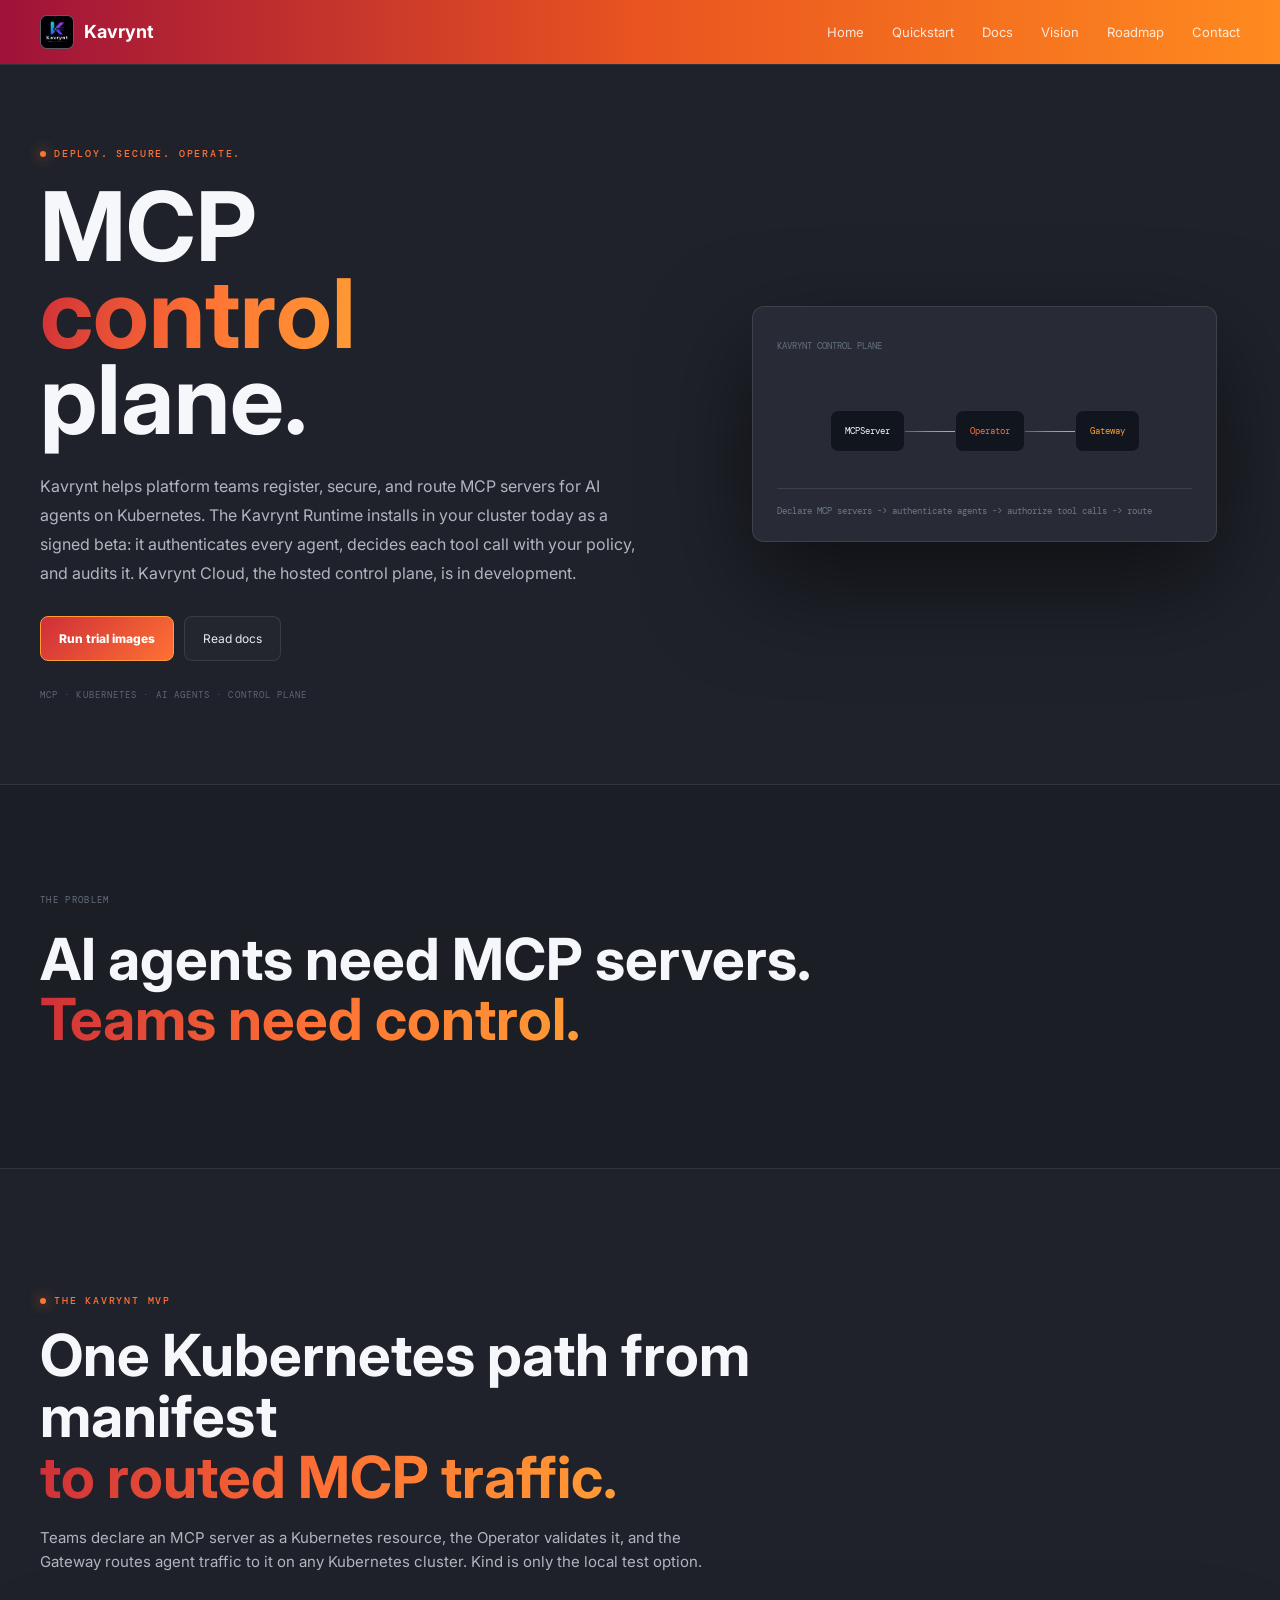
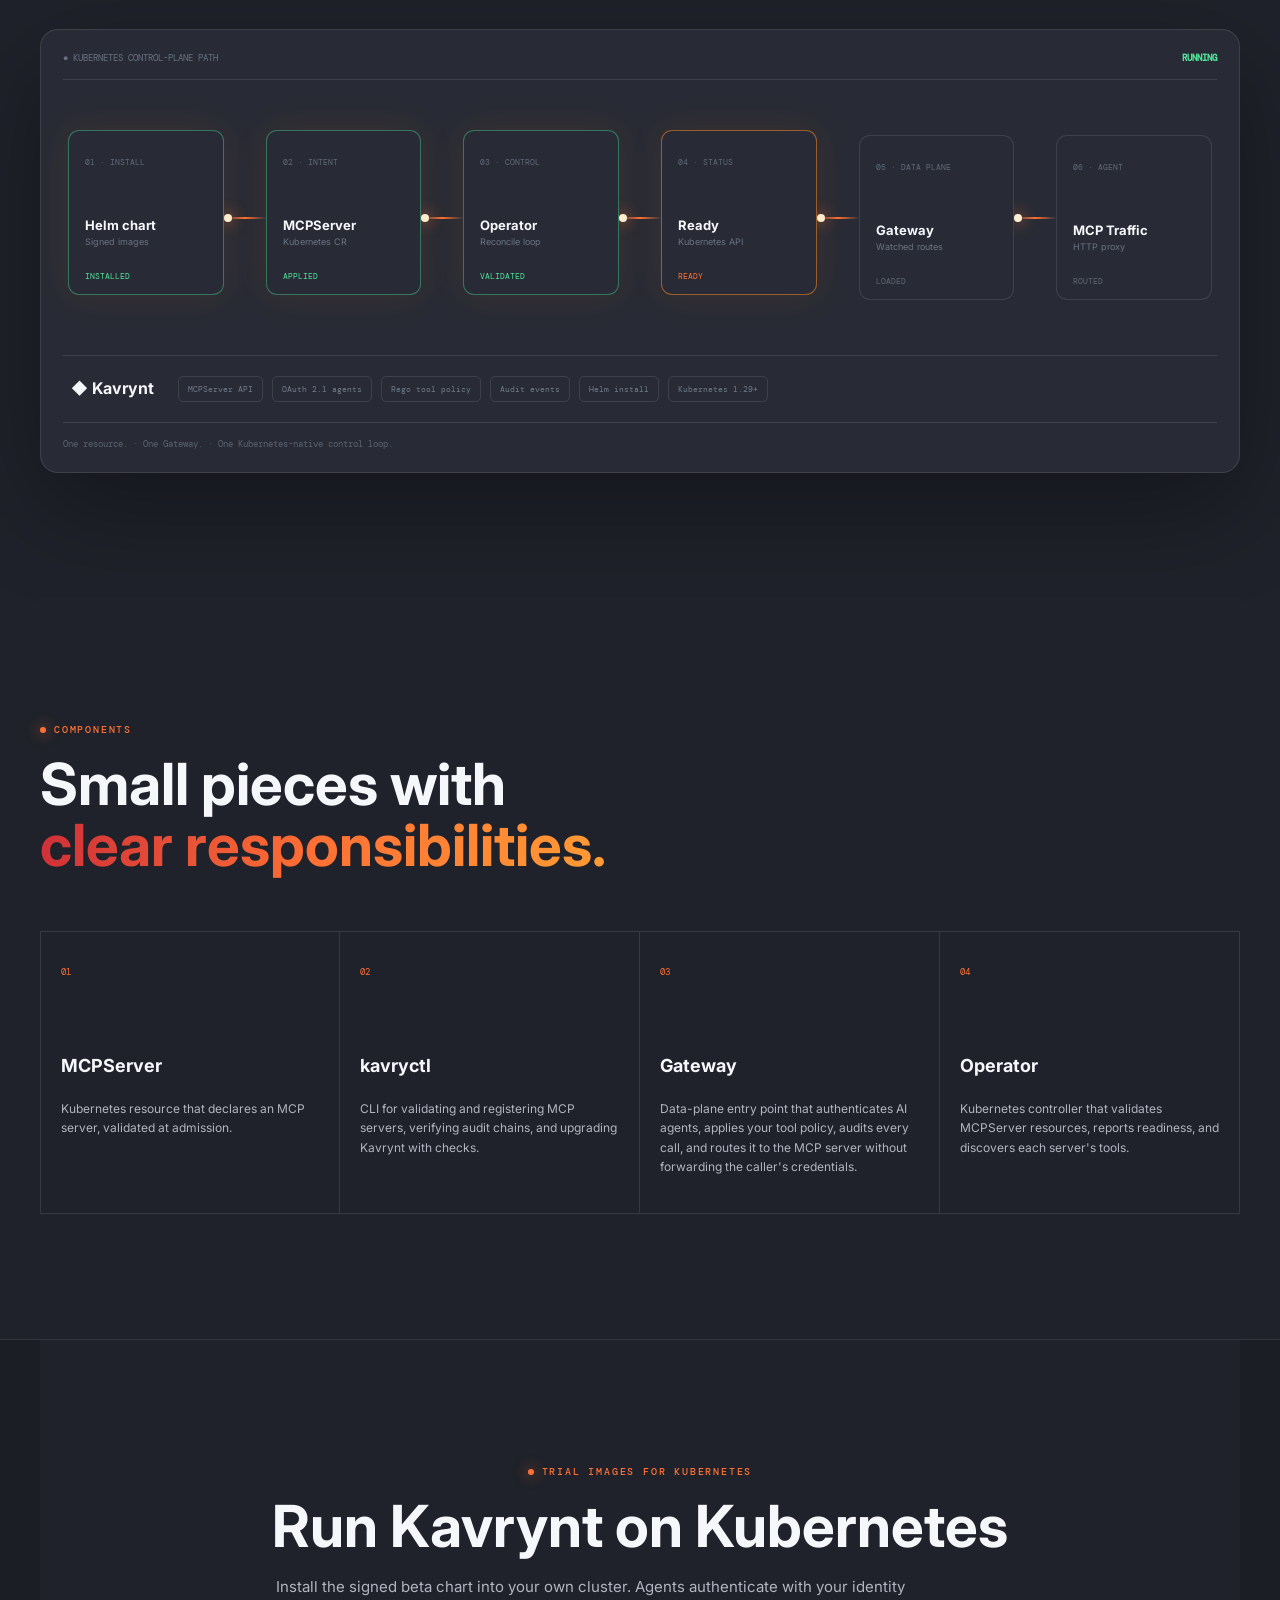
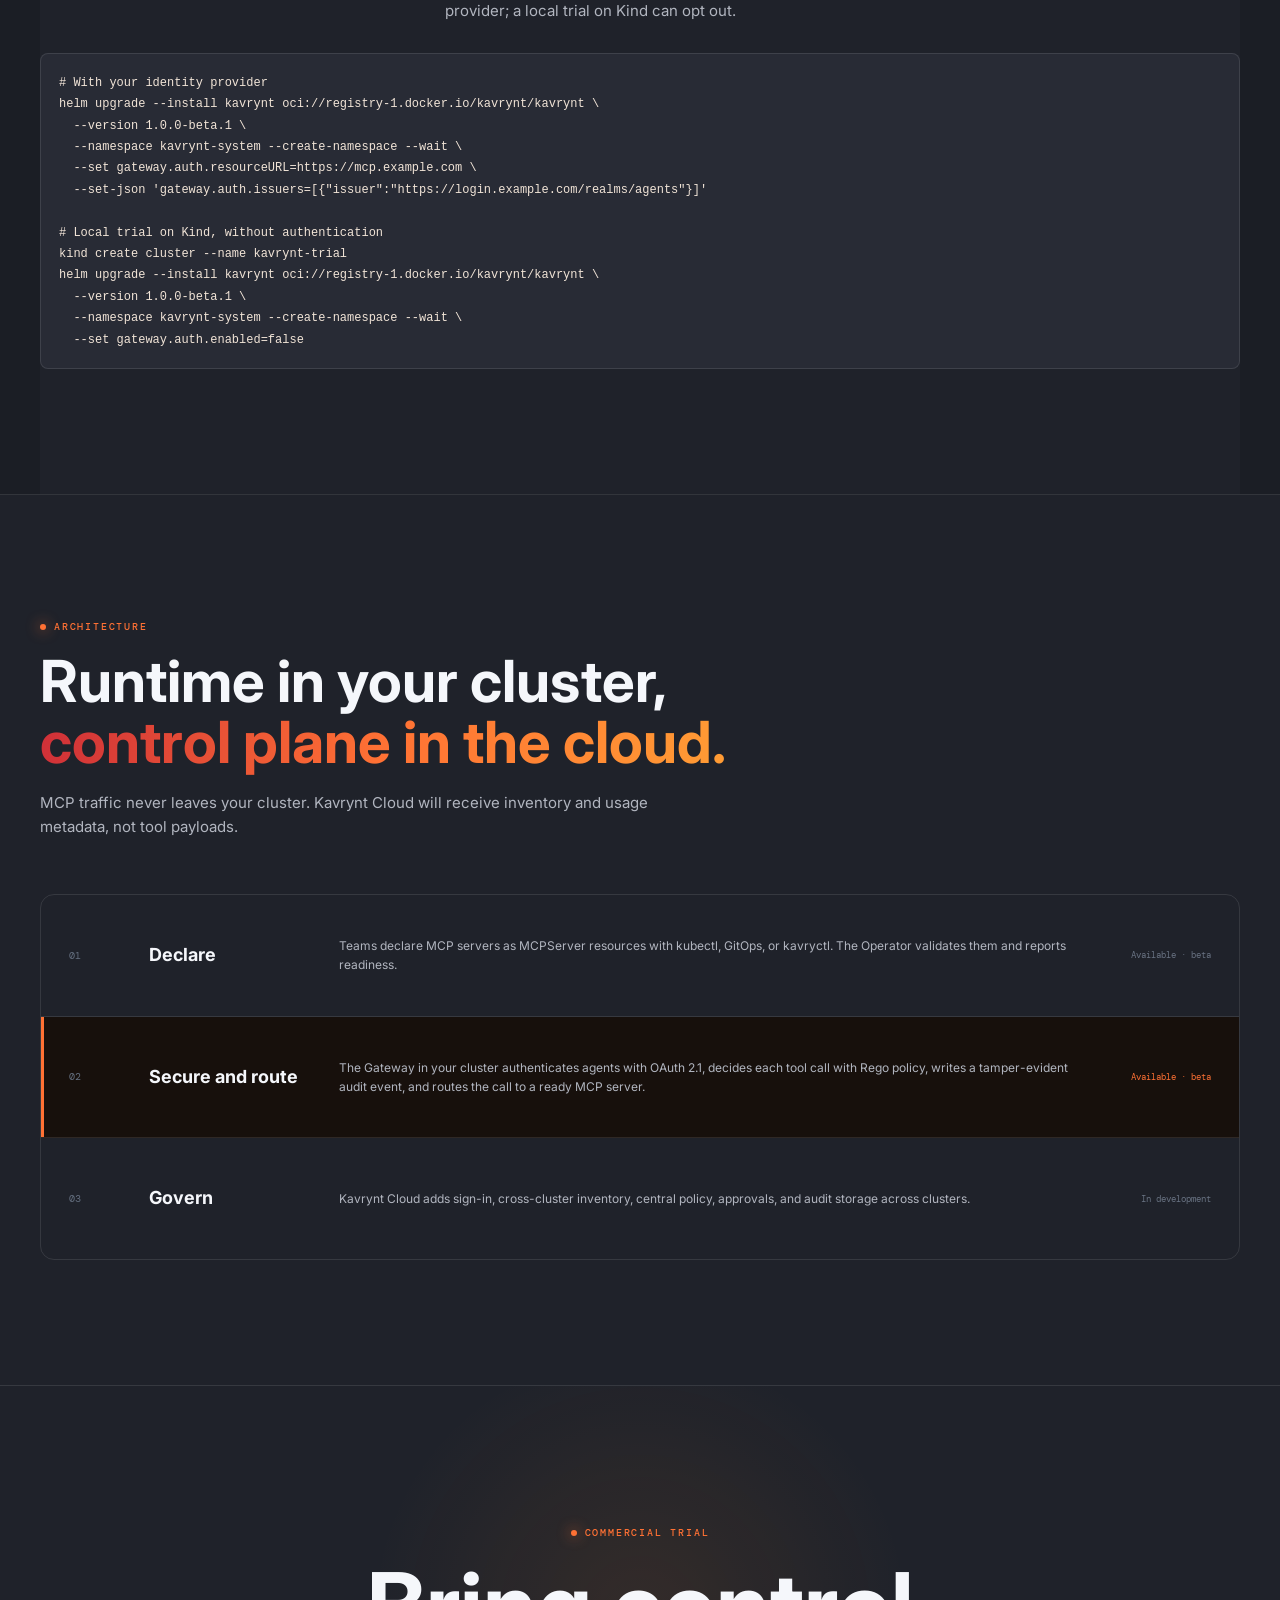
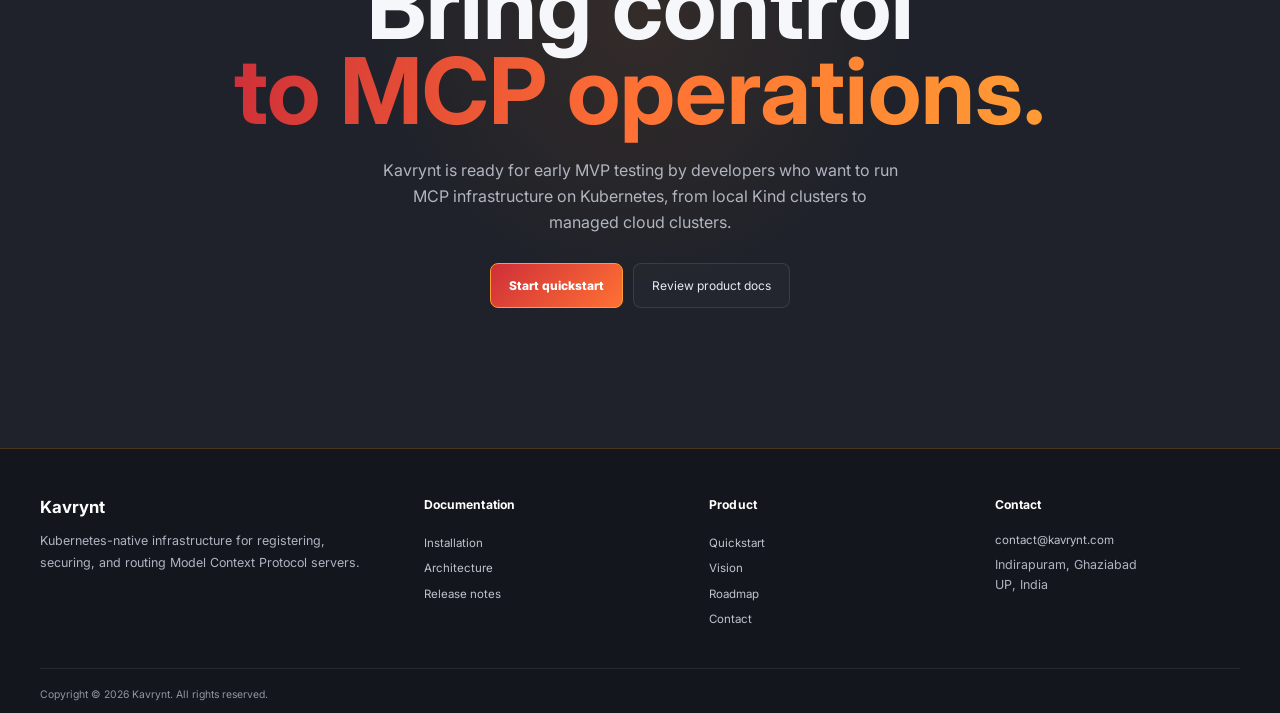
==== index.html @ 191a2fc8 "Point the website at runtime 1.0.0-beta.1 Install commands use 1.0.0-beta.1 with the authentication " ====
<!doctype html>
<html lang="en">
<head>
<meta charset="utf-8">
<meta name="viewport" content="width=device-width,initial-scale=1">
<meta name="description" content="Kavrynt helps teams deploy, secure, and operate MCP infrastructure for AI agents on Kubernetes.">
<title>Kavrynt - Deploy. Secure. Operate.</title>
<link rel="icon" href="assets/img/kavrynt-logo.png">
<link rel="stylesheet" href="assets/css/style.css">
<link rel="stylesheet" href="assets/css/docs-theme.css">
</head>
<body>
<header>
<nav class="nav shell">
<a class="brand" href="index.html"><span class="logo-mark"><img src="assets/img/kavrynt-logo.png" alt=""></span><b>Kavrynt</b></a>
<div class="links"><a href="index.html">Home</a><a href="quickstart.html">Quickstart</a><a href="https://docs.kavrynt.com/">Docs</a><a href="vision.html">Vision</a><a href="roadmap.html">Roadmap</a><a href="contact.html">Contact</a></div>
<button class="menu" aria-label="Open menu">&#9776;</button>
</nav>
</header>

<main>
<section class="hero shell reveal">
<div>
<div class="eyebrow">DEPLOY. SECURE. OPERATE.</div>
<h1>MCP<br><em>control</em><br>plane.</h1>
<p>Kavrynt helps platform teams register, secure, and route MCP servers for AI agents on Kubernetes. The Kavrynt Runtime installs in your cluster today as a signed beta: it authenticates every agent, decides each tool call with your policy, and audits it. Kavrynt Cloud, the hosted control plane, is in development.</p>
<div class="actions"><a class="btn primary" href="quickstart.html">Run trial images</a><a class="btn" href="https://docs.kavrynt.com/">Read docs</a></div>
<div class="meta">MCP &middot; KUBERNETES &middot; AI AGENTS &middot; CONTROL PLANE</div>
</div>
<div class="hero-art">
<div class="hero-card">
<small>KAVRYNT CONTROL PLANE</small>
<div class="hero-flow"><b>MCPServer</b><i></i><b class="cyan">Operator</b><i></i><b class="violet">Gateway</b></div>
<footer>Declare MCP servers -> authenticate agents -> authorize tool calls -> route</footer>
</div>
</div>
</section>

<section class="statement"><div class="shell"><small>THE PROBLEM</small><h2>AI agents need MCP servers.<br><em>Teams need control.</em></h2></div></section>

<section class="section shell" id="mvp">
<div class="head reveal"><div class="eyebrow">THE KAVRYNT MVP</div><h2>One Kubernetes path from manifest<br><em>to routed MCP traffic.</em></h2><p>Teams declare an MCP server as a Kubernetes resource, the Operator validates it, and the Gateway routes agent traffic to it on any Kubernetes cluster. Kind is only the local test option.</p></div>
<div class="pipeline-box reveal">
<div class="pipeline-head"><span>&#9679; KUBERNETES CONTROL-PLANE PATH</span><b id="runStatus">RUNNING</b></div>
<div class="pipeline">
<div class="stage" data-stage="1"><small>01 &middot; INSTALL</small><strong>Helm chart</strong><label>Signed images</label><em>INSTALLED</em></div>
<div class="connector"><i></i></div>
<div class="stage" data-stage="2"><small>02 &middot; INTENT</small><strong>MCPServer</strong><label>Kubernetes CR</label><em>APPLIED</em></div>
<div class="connector"><i></i></div>
<div class="stage" data-stage="3"><small>03 &middot; CONTROL</small><strong>Operator</strong><label>Reconcile loop</label><em>VALIDATED</em></div>
<div class="connector"><i></i></div>
<div class="stage" data-stage="4"><small>04 &middot; STATUS</small><strong>Ready</strong><label>Kubernetes API</label><em>READY</em></div>
<div class="connector"><i></i></div>
<div class="stage" data-stage="5"><small>05 &middot; DATA PLANE</small><strong>Gateway</strong><label>Watched routes</label><em>LOADED</em></div>
<div class="connector"><i></i></div>
<div class="stage" data-stage="6"><small>06 &middot; AGENT</small><strong>MCP Traffic</strong><label>HTTP proxy</label><em>ROUTED</em></div>
</div>
<div class="control"><b>&#9670; Kavrynt</b><span>MCPServer API</span><span>OAuth 2.1 agents</span><span>Rego tool policy</span><span>Audit events</span><span>Helm install</span><span>Kubernetes 1.29+</span></div>
<div class="caption">One resource. &middot; One Gateway. &middot; One Kubernetes-native control loop.</div>
</div>
</section>

<section class="section shell">
<div class="head reveal"><div class="eyebrow">COMPONENTS</div><h2>Small pieces with<br><em>clear responsibilities.</em></h2></div>
<div class="cards">
<article><b>01</b><h3>MCPServer</h3><p>Kubernetes resource that declares an MCP server, validated at admission.</p></article>
<article><b>02</b><h3>kavryctl</h3><p>CLI for validating and registering MCP servers, verifying audit chains, and upgrading Kavrynt with checks.</p></article>
<article><b>03</b><h3>Gateway</h3><p>Data-plane entry point that authenticates AI agents, applies your tool policy, audits every call, and routes it to the MCP server without forwarding the caller's credentials.</p></article>
<article><b>04</b><h3>Operator</h3><p>Kubernetes controller that validates MCPServer resources, reports readiness, and discovers each server's tools.</p></article>
</div>
</section>

<section class="dark-section"><div class="section shell">
<div class="head center reveal"><div class="eyebrow">TRIAL IMAGES FOR KUBERNETES</div><h2>Run Kavrynt on Kubernetes</h2><p>Install the signed beta chart into your own cluster. Agents authenticate with your identity provider; a local trial on Kind can opt out.</p></div>
<div class="code-panel reveal"><pre><code># With your identity provider
helm upgrade --install kavrynt oci://registry-1.docker.io/kavrynt/kavrynt \
  --version 1.0.0-beta.1 \
  --namespace kavrynt-system --create-namespace --wait \
  --set gateway.auth.resourceURL=https://mcp.example.com \
  --set-json 'gateway.auth.issuers=[{"issuer":"https://login.example.com/realms/agents"}]'

# Local trial on Kind, without authentication
kind create cluster --name kavrynt-trial
helm upgrade --install kavrynt oci://registry-1.docker.io/kavrynt/kavrynt \
  --version 1.0.0-beta.1 \
  --namespace kavrynt-system --create-namespace --wait \
  --set gateway.auth.enabled=false</code></pre></div>
</div></section>

<section class="section shell">
<div class="head reveal"><div class="eyebrow">ARCHITECTURE</div><h2>Runtime in your cluster,<br><em>control plane in the cloud.</em></h2><p>MCP traffic never leaves your cluster. Kavrynt Cloud will receive inventory and usage metadata, not tool payloads.</p></div>
<div class="architecture reveal">
<div><b>01</b><h3>Declare</h3><p>Teams declare MCP servers as MCPServer resources with kubectl, GitOps, or kavryctl. The Operator validates them and reports readiness.</p><span>Available &middot; beta</span></div>
<div class="active"><b>02</b><h3>Secure and route</h3><p>The Gateway in your cluster authenticates agents with OAuth 2.1, decides each tool call with Rego policy, writes a tamper-evident audit event, and routes the call to a ready MCP server.</p><span>Available &middot; beta</span></div>
<div><b>03</b><h3>Govern</h3><p>Kavrynt Cloud adds sign-in, cross-cluster inventory, central policy, approvals, and audit storage across clusters.</p><span>In development</span></div>
</div>
</section>

<section class="cta"><div class="shell center"><div class="eyebrow">COMMERCIAL TRIAL</div><h2>Bring control<br><em>to MCP operations.</em></h2><p>Kavrynt is ready for early MVP testing by developers who want to run MCP infrastructure on Kubernetes, from local Kind clusters to managed cloud clusters.</p><div class="actions center"><a class="btn primary" href="quickstart.html">Start quickstart</a><a class="btn" href="https://docs.kavrynt.com/">Review product docs</a></div></div></section>
</main>

<footer class="site-footer"><div class="shell site-footer__grid"><section><h2>Kavrynt</h2><p>Kubernetes-native infrastructure for registering, securing, and routing Model Context Protocol servers.</p></section><nav aria-label="Documentation"><h3>Documentation</h3><a href="https://docs.kavrynt.com/installation/">Installation</a><a href="https://docs.kavrynt.com/architecture/">Architecture</a><a href="https://docs.kavrynt.com/release-notes/">Release notes</a></nav><nav aria-label="Product"><h3>Product</h3><a href="quickstart.html">Quickstart</a><a href="vision.html">Vision</a><a href="roadmap.html">Roadmap</a><a href="contact.html">Contact</a></nav><section class="site-footer__contact" aria-label="Contact"><h3>Contact</h3><a href="mailto:contact@kavrynt.com">contact@kavrynt.com</a><address>Indirapuram, Ghaziabad<br>UP, India</address></section></div><div class="shell site-footer__bottom">Copyright &copy; 2026 Kavrynt. All rights reserved.</div></footer>
<script src="assets/js/main.js"></script>
</body>
</html>
---- assets/css/style.css ----
@import url('https://fonts.googleapis.com/css2?family=DM+Mono:wght@400;500&family=Inter:wght@400;500;600;700;800&display=swap');
:root{--bg:#1f222a;--panel:#282b35;--line:#ffffff1a;--text:#f5f7fb;--muted:#b1b5bf;--red:#cf2f38;--orange:#ff7134;--amber:#ff9c34;--cyan:#55c2ff;--violet:#9c4cff;--green:#51e39b;--max:1200px}
*{box-sizing:border-box}html{scroll-behavior:smooth}body{margin:0;background:var(--bg);color:var(--text);font-family:Inter,Arial,sans-serif;line-height:1.6}body:before{content:none}a{color:inherit;text-decoration:none}.shell{width:min(calc(100% - 44px),var(--max));margin:auto}.topline{display:none}
header{height:64px;position:sticky;top:0;z-index:20;background:linear-gradient(90deg,#ae243e,#ed542e,#ff8a1f);box-shadow:0 1px 0 #ffffff18}.nav{height:100%;display:flex;align-items:center;gap:30px}.brand{display:flex;align-items:center;gap:10px;font-size:18px;color:#fff}.logo-mark{width:34px;height:34px;display:grid;place-items:center;overflow:hidden;border:1px solid #ffffff38;border-radius:7px;background:#151821;flex:0 0 34px}.logo-mark img{width:100%;height:100%;max-width:none;object-fit:contain}.brand>img{width:34px;height:34px;border-radius:7px;object-fit:contain}.links{display:flex;gap:28px;margin-left:auto}.links a{font-size:13px;color:#fff;opacity:.82}.links a:hover{opacity:1}.github{display:none}.menu{display:none;background:none;border:0;color:#fff;font-size:22px}
.hero{min-height:790px;display:grid;grid-template-columns:1fr 1fr;align-items:center;gap:65px}.eyebrow{font:500 10px "DM Mono",monospace;letter-spacing:.18em;color:var(--orange)}.eyebrow:before{content:"";display:inline-block;width:6px;height:6px;border-radius:50%;background:var(--orange);box-shadow:0 0 14px var(--orange);margin-right:8px}.hero h1{font-size:96px;line-height:.9;letter-spacing:0;margin:23px 0 30px}.hero h1 em,.head em,.statement em,.loop .active,.cta em{font-style:normal;background:linear-gradient(100deg,var(--red),var(--orange),var(--amber));-webkit-background-clip:text;color:transparent}.hero p{max-width:600px;color:var(--muted);font-size:16px;line-height:1.8}.hero p strong{color:#d0d5de}.actions{display:flex;gap:10px;flex-wrap:wrap;margin-top:28px}.btn{display:inline-flex;align-items:center;gap:9px;padding:12px 18px;border:1px solid var(--line);border-radius:8px;background:#ffffff05;color:#e7ebf2;font-size:12px;transition:.2s}.btn:hover{transform:translateY(-2px);border-color:#ff8a1f66}.btn.primary{background:linear-gradient(135deg,var(--red),var(--orange));border-color:#ff9c34;color:#190804;font-weight:800}.meta{margin-top:28px;color:#5d6777;font:9px "DM Mono",monospace;letter-spacing:.12em}
.hero-art{min-height:620px;display:grid;place-items:center;position:relative;gap:18px}.halo{position:absolute;width:430px;height:430px;border-radius:50%;background:radial-gradient(circle,#ff3f3424,#ff8a1f14,transparent 68%);filter:blur(10px)}.brand-hero-logo{position:relative;z-index:2;width:min(100%,360px);aspect-ratio:1;object-fit:contain;border:1px solid #ff8a1f30;border-radius:18px;background:#030407;box-shadow:0 40px 100px #0009}.hero-card{position:relative;z-index:2;width:min(100%,465px);padding:24px;border:1px solid #ff8a1f33;border-radius:12px;background:#0b0f16e8;box-shadow:0 40px 100px #0008}.hero-card small{font:9px "DM Mono",monospace;color:#657082}.ready{float:right;color:var(--green);font:9px "DM Mono",monospace}.hero-flow{display:flex;justify-content:center;align-items:center;margin:54px 0 36px}.hero-flow b{padding:14px;border:1px solid var(--line);border-radius:8px;background:#10151e;font:9px "DM Mono",monospace}.hero-flow .cyan{color:var(--orange)}.hero-flow .violet{color:var(--amber)}.hero-flow i{width:50px;height:1px;background:linear-gradient(90deg,var(--red),var(--orange),var(--amber))}.hero-card footer{border-top:1px solid var(--line);padding-top:16px;color:#6e7889;font:9px "DM Mono",monospace}
.statement{padding:100px 0;border-top:1px solid var(--line);border-bottom:1px solid var(--line);background:#090b10}.statement small{font:9px "DM Mono",monospace;color:#657080;letter-spacing:.15em}.statement h2,.head h2{font-size:58px;line-height:1.05;letter-spacing:0;margin:18px 0}.section{padding:125px 0}.head{max-width:780px}.head p{color:var(--muted);max-width:680px;font-size:15px}.center{text-align:center;margin-left:auto;margin-right:auto}.center .actions{justify-content:center}
.pipeline-box{margin-top:55px;border:1px solid var(--line);border-radius:18px;background:linear-gradient(180deg,#0d1118,#080a0f);padding:22px;box-shadow:0 35px 100px #0005;overflow:auto}.pipeline-head{display:flex;justify-content:space-between;padding-bottom:15px;border-bottom:1px solid var(--line);font:9px "DM Mono",monospace;color:#687283}.pipeline-head b{color:var(--green)}.pipeline{display:grid;grid-template-columns:1fr 42px 1fr 42px 1fr 42px 1fr 42px 1fr 42px 1fr;align-items:center;min-width:1030px;padding:55px 5px}.stage{height:165px;position:relative;padding:16px;border:1px solid var(--line);border-radius:11px;background:#0d1118;transition:.3s;z-index:2}.stage small{font:8px "DM Mono",monospace;color:#606a7a}.stage strong{display:block;margin-top:42px;font-size:13px}.stage label{display:block;color:#697384;font-size:9px}.stage em{position:absolute;bottom:13px;left:16px;font:8px "DM Mono",monospace;color:#5f6878;font-style:normal}.stage.processing{border-color:#ff8a1f88;transform:translateY(-5px);box-shadow:0 0 35px #ff8a1f18}.stage.processing em{color:var(--orange)}.stage.complete{border-color:#51e39b66}.stage.complete em{color:var(--green)}.connector{height:2px;background:linear-gradient(90deg,#28303c,var(--orange),#28303c);position:relative}.connector i{position:absolute;top:-3px;width:8px;height:8px;border-radius:50%;background:#fff0d4;box-shadow:0 0 15px var(--orange);animation:move 1.5s linear infinite}@keyframes move{from{left:0;opacity:0}15%{opacity:1}85%{opacity:1}to{left:calc(100% - 8px);opacity:0}}.control{border-top:1px solid var(--line);padding:20px 8px;display:flex;align-items:center;gap:9px;min-width:1000px}.control b{margin-right:15px}.control span{padding:7px 9px;border:1px solid var(--line);border-radius:5px;color:#727c8c;font:8px "DM Mono",monospace}.caption{border-top:1px solid var(--line);padding-top:15px;color:#596273;font:9px "DM Mono",monospace;display:flex;justify-content:space-between;min-width:900px}
.cards{display:grid;grid-template-columns:repeat(4,1fr);margin-top:55px;border-top:1px solid var(--line)}.cards article{min-height:245px;padding:25px 20px;border-right:1px solid var(--line);border-bottom:1px solid var(--line)}.cards article:first-child{border-left:1px solid var(--line)}.cards article>b{font:9px "DM Mono",monospace;color:var(--orange)}.cards h3{margin-top:70px;font-size:18px}.cards p{font-size:12px;color:var(--muted)}
.dark-section{border-top:1px solid var(--line);border-bottom:1px solid var(--line);background:linear-gradient(#090b10,#110d0a,#090b10)}.loop{margin-top:60px;border:1px solid var(--line);border-radius:15px;padding:60px 25px;display:flex;justify-content:center;align-items:center;gap:20px;overflow:auto}.loop>div{min-width:155px;padding:17px;text-align:center;border:1px solid var(--line);border-radius:8px;color:#9ea7b5;font:9px "DM Mono",monospace;background:#0d1118}.loop>div small{display:block;margin-top:6px;color:#626c7c;font:8px Inter}.loop .active{border-color:#ff8a1f66}.loop>b{color:var(--orange);font-size:20px}
.architecture{margin-top:55px;border:1px solid var(--line);border-radius:14px;overflow:hidden}.architecture>div{display:grid;grid-template-columns:60px 170px 1fr 100px;gap:20px;align-items:center;padding:28px;border-bottom:1px solid var(--line)}.architecture>div:last-child{border:0}.architecture b{font:10px "DM Mono",monospace;color:#657080}.architecture h3{font-size:18px}.architecture p{font-size:12px;color:var(--muted)}.architecture span{font:9px "DM Mono",monospace;color:#697383;text-align:right}.architecture .active{background:#17100c;box-shadow:inset 3px 0 var(--orange)}.architecture .active span{color:var(--orange)}
.cta{padding:140px 0;border-top:1px solid var(--line);background:radial-gradient(circle at 50% 35%,#ff8a1f18,transparent 35%)}.cta h2{font-size:92px;line-height:.92;letter-spacing:0;margin:25px 0}.cta p{max-width:520px;margin:auto;color:var(--muted)}.footer{border-top:1px solid var(--line);padding:30px 0 20px}.footer .brand{display:inline-flex}.footer .brand span{font-size:10px;color:#687181}.footlinks{display:flex;gap:24px;margin:25px 0;color:#77808f;font-size:10px}.footer>small{display:block;border-top:1px solid var(--line);padding-top:15px;color:#505a6a;font:8px "DM Mono",monospace}
.reveal{opacity:0;transform:translateY(20px);transition:.7s ease}.reveal.visible{opacity:1;transform:none}
@media(max-width:950px){.links{display:none}.menu{display:block;margin-left:auto}.nav.open .links{display:flex;position:absolute;top:72px;left:15px;right:15px;padding:20px;flex-direction:column;background:#0a0d12;border:1px solid var(--line);border-radius:0 0 12px 12px}.hero{grid-template-columns:1fr;padding:85px 0}.hero h1{font-size:72px}.statement h2,.head h2{font-size:48px}.cta h2{font-size:68px}.inner h1{font-size:58px}.hero-art{min-height:560px}.brand-hero-logo{width:min(100%,320px)}.cards{grid-template-columns:1fr 1fr}.architecture>div{grid-template-columns:50px 130px 1fr}.architecture span{display:none}}
@media(max-width:600px){.shell{width:calc(100% - 30px)}.topline{font-size:8px}.brand b{font-size:16px}.logo-mark{width:40px;height:40px;flex-basis:40px}.hero h1{font-size:52px}.statement h2,.head h2{font-size:40px}.cta h2{font-size:54px}.inner h1{font-size:48px}.section{padding:90px 0}.statement{padding:75px 0}.cards{grid-template-columns:1fr}.cards article:first-child{border-left:0}.architecture>div{display:block}.architecture h3{margin:15px 0 5px}.loop{justify-content:flex-start}.hero-art{min-height:520px}.brand-hero-logo{width:min(100%,270px)}.hero-card{padding:18px}.hero-flow{margin:42px 0 30px}.hero-flow b{padding:10px;font-size:8px}.hero-flow i{width:24px}}
.inner{padding:105px 0 35px}.inner h1{font-size:76px;line-height:.96;letter-spacing:0;margin:22px 0}.inner h1 em{font-style:normal;background:linear-gradient(100deg,var(--red),var(--orange),var(--amber));-webkit-background-clip:text;color:transparent}.inner p{max-width:740px;color:var(--muted);font-size:16px}.docs{display:grid;grid-template-columns:repeat(2,1fr);gap:16px}.docs article{border:1px solid var(--line);border-radius:8px;background:#0d1118;padding:24px;min-height:260px}.docs article>b,.timeline article>b,.three article>b{font:9px "DM Mono",monospace;color:var(--orange)}.docs h2,.timeline h2,.three h2{font-size:24px;line-height:1.1;margin:22px 0 12px}.docs p,.timeline p,.three p,.note{color:var(--muted);font-size:13px}.docs pre,.code-panel pre{margin:18px 0 0;padding:18px;border:1px solid var(--line);border-radius:8px;background:#05070a;color:#f1e4d7;overflow:auto;font:12px/1.7 "DM Mono",monospace}.code-panel{margin-top:30px}.note{margin-top:18px}.note code{color:#f1e4d7}.timeline,.three{display:grid;grid-template-columns:repeat(4,1fr);gap:16px}.three{grid-template-columns:repeat(3,1fr)}.timeline article,.three article{border:1px solid var(--line);border-radius:8px;background:#0d1118;padding:24px;min-height:240px}.timeline article strong{display:inline-block;margin-top:20px;font:9px "DM Mono",monospace;color:var(--green)}.timeline article:first-child,.three article.active{border-color:#ff8a1f66;box-shadow:inset 3px 0 var(--orange)}@media(max-width:950px){.docs,.timeline,.three{grid-template-columns:1fr}.caption{display:block}.hero{min-height:auto}.inner h1{font-size:58px}}@media(max-width:600px){.inner h1{font-size:48px}}

/* Shared visual system with docs.kavrynt.com. */
.hero{min-height:720px;grid-template-columns:1.1fr .9fr}
.hero-art{min-height:420px}
.halo,.brand-hero-logo{display:none}
.hero-card,.pipeline-box,.stage,.docs article,.timeline article,.three article{background:var(--panel)}
.statement,.dark-section{background:#1b1e25}
.btn.primary{background:linear-gradient(135deg,#cf2f38,#ff7134);color:#fff}
.site-footer{margin-top:2.5rem;background:#14161d;border-top:1px solid rgba(255,138,31,.25);color:#d7dae2}
.site-footer__grid{display:grid;grid-template-columns:minmax(200px,1.3fr) repeat(3,minmax(140px,1fr));gap:2rem;padding:2.4rem 0 2rem}
.site-footer h2{margin:0 0 .55rem;color:#fff;font-size:1.05rem}
.site-footer p{max-width:28rem;margin:0;color:#aeb4c0;font-size:.72rem;line-height:1.65}
.site-footer h3{margin:0 0 .7rem;color:#fff;font-size:.72rem;letter-spacing:.02em}
.site-footer nav{display:flex;flex-direction:column;align-items:flex-start;gap:.5rem}
.site-footer nav a{color:#bec3ce;font-size:.68rem}
.site-footer nav a:hover{color:#ff9c34}
.site-footer address{font-style:normal;color:#aeb4c0;font-size:.72rem;line-height:1.5;margin:0}
.site-footer section a{display:inline-block;color:#bec3ce;font-size:.68rem;margin-bottom:.35rem}
.site-footer section a:hover{color:#ff9c34}
.site-footer__bottom{padding:1rem 0 1.25rem;border-top:1px solid rgba(255,255,255,.08);color:#8f96a3;font-size:.62rem}
@media(max-width:950px){.nav.open .links{top:64px;background:#1f222a}.hero{grid-template-columns:1fr}.hero-art{min-height:330px}.site-footer__grid{grid-template-columns:repeat(2,1fr)}}
@media(max-width:600px){.site-footer__grid{grid-template-columns:1fr;gap:1.5rem;padding:2rem 0}.site-footer__bottom{padding-bottom:1rem}}
---- assets/css/docs-theme.css ----
:root {
  --site-main: #1f222a;
  --site-panel: #282b35;
  --site-footer: #14161d;
  --site-border: rgba(255, 255, 255, 0.1);
  --site-muted: #b1b5bf;
  --site-orange: #ff8a1f;
}

html,
body {
  background: var(--site-main);
  color: #f5f7fb;
}

body::before {
  content: none;
}

header {
  height: 64px;
  background: linear-gradient(90deg, #9f1239, #e95420, #ff8a1f);
  border: 0;
  box-shadow: 0 1px 0 rgba(255, 255, 255, 0.08);
  backdrop-filter: none;
}

.nav {
  height: 64px;
}

.brand,
.links a {
  color: #fff;
}

.links a {
  opacity: 0.84;
}

.links a:hover {
  opacity: 1;
}

.logo-mark {
  width: 34px;
  height: 34px;
  flex-basis: 34px;
  border-color: rgba(255, 255, 255, 0.28);
  background: #1b1e25;
}

.hero,
.section,
.cta {
  background-color: var(--site-main);
}

.statement,
.dark-section {
  background: #1b1e25;
}

.hero-card,
.pipeline-box,
.stage,
.code-panel pre,
.timeline article,
.three article,
.docs article {
  background: var(--site-panel);
}

.hero-card,
.pipeline-box,
.architecture,
.timeline article,
.three article,
.docs article {
  border-color: var(--site-border);
}

.hero p,
.head p,
.cta p,
.architecture p,
.timeline p,
.three p {
  color: var(--site-muted);
}

.site-footer {
  width: 100%;
  margin: 0;
  padding: 0;
  background: var(--site-footer);
  border-top: 1px solid rgba(255, 138, 31, 0.25);
  color: #d7dae2;
}

.site-footer__grid {
  display: grid;
  grid-template-columns: minmax(240px, 1.4fr) repeat(3, minmax(150px, 1fr));
  gap: 2.5rem;
  align-items: start;
  padding: 3rem 0 2.5rem;
}

.site-footer section,
.site-footer nav {
  min-width: 0;
}

.site-footer h2 {
  margin: 0 0 0.7rem;
  color: #fff;
  font-size: 1.05rem;
  line-height: 1.3;
}

.site-footer p {
  max-width: 29rem;
  margin: 0;
  color: #aeb4c0;
  font-size: 0.78rem;
  line-height: 1.7;
}

.site-footer h3 {
  margin: 0 0 0.8rem;
  color: #fff;
  font-size: 0.76rem;
  line-height: 1.3;
  letter-spacing: 0.01em;
}

.site-footer nav {
  display: flex;
  flex-direction: column;
  align-items: flex-start;
  gap: 0.55rem;
}

.site-footer nav a {
  display: block;
  color: #bec3ce;
  font-size: 0.72rem;
  line-height: 1.45;
}

.site-footer nav a:hover {
  color: var(--site-orange);
}

.site-footer address {
  font-style: normal;
  color: #aeb4c0;
  font-size: 0.78rem;
  line-height: 1.6;
  margin: 0;
}

.site-footer section a {
  display: inline-block;
  color: #bec3ce;
  font-size: 0.72rem;
  line-height: 1.45;
  margin-bottom: 0.4rem;
}

.site-footer section a:hover {
  color: var(--site-orange);
}

.site-footer__bottom {
  padding: 1.15rem 0 1.4rem;
  border-top: 1px solid rgba(255, 255, 255, 0.08);
  color: #8f96a3;
  font-size: 0.65rem;
}

.contact-highlight {
  margin-top: 1.5rem;
}

.contact-address {
  margin-top: 1.5rem;
  color: #fff;
  font-size: 1rem;
  line-height: 1.6;
}

.contact-address span {
  color: var(--site-muted);
  font-size: 0.88rem;
}

@media (max-width: 950px) {
  .nav.open .links {
    top: 64px;
    background: var(--site-main);
  }

  .site-footer__grid {
    grid-template-columns: repeat(2, 1fr);
    gap: 2rem;
  }
}

@media (max-width: 700px) {
  .logo-mark {
    width: 34px;
    height: 34px;
    flex-basis: 34px;
  }

  .site-footer__grid {
    grid-template-columns: 1fr;
    gap: 1.7rem;
    padding: 2.4rem 0 2rem;
  }
}
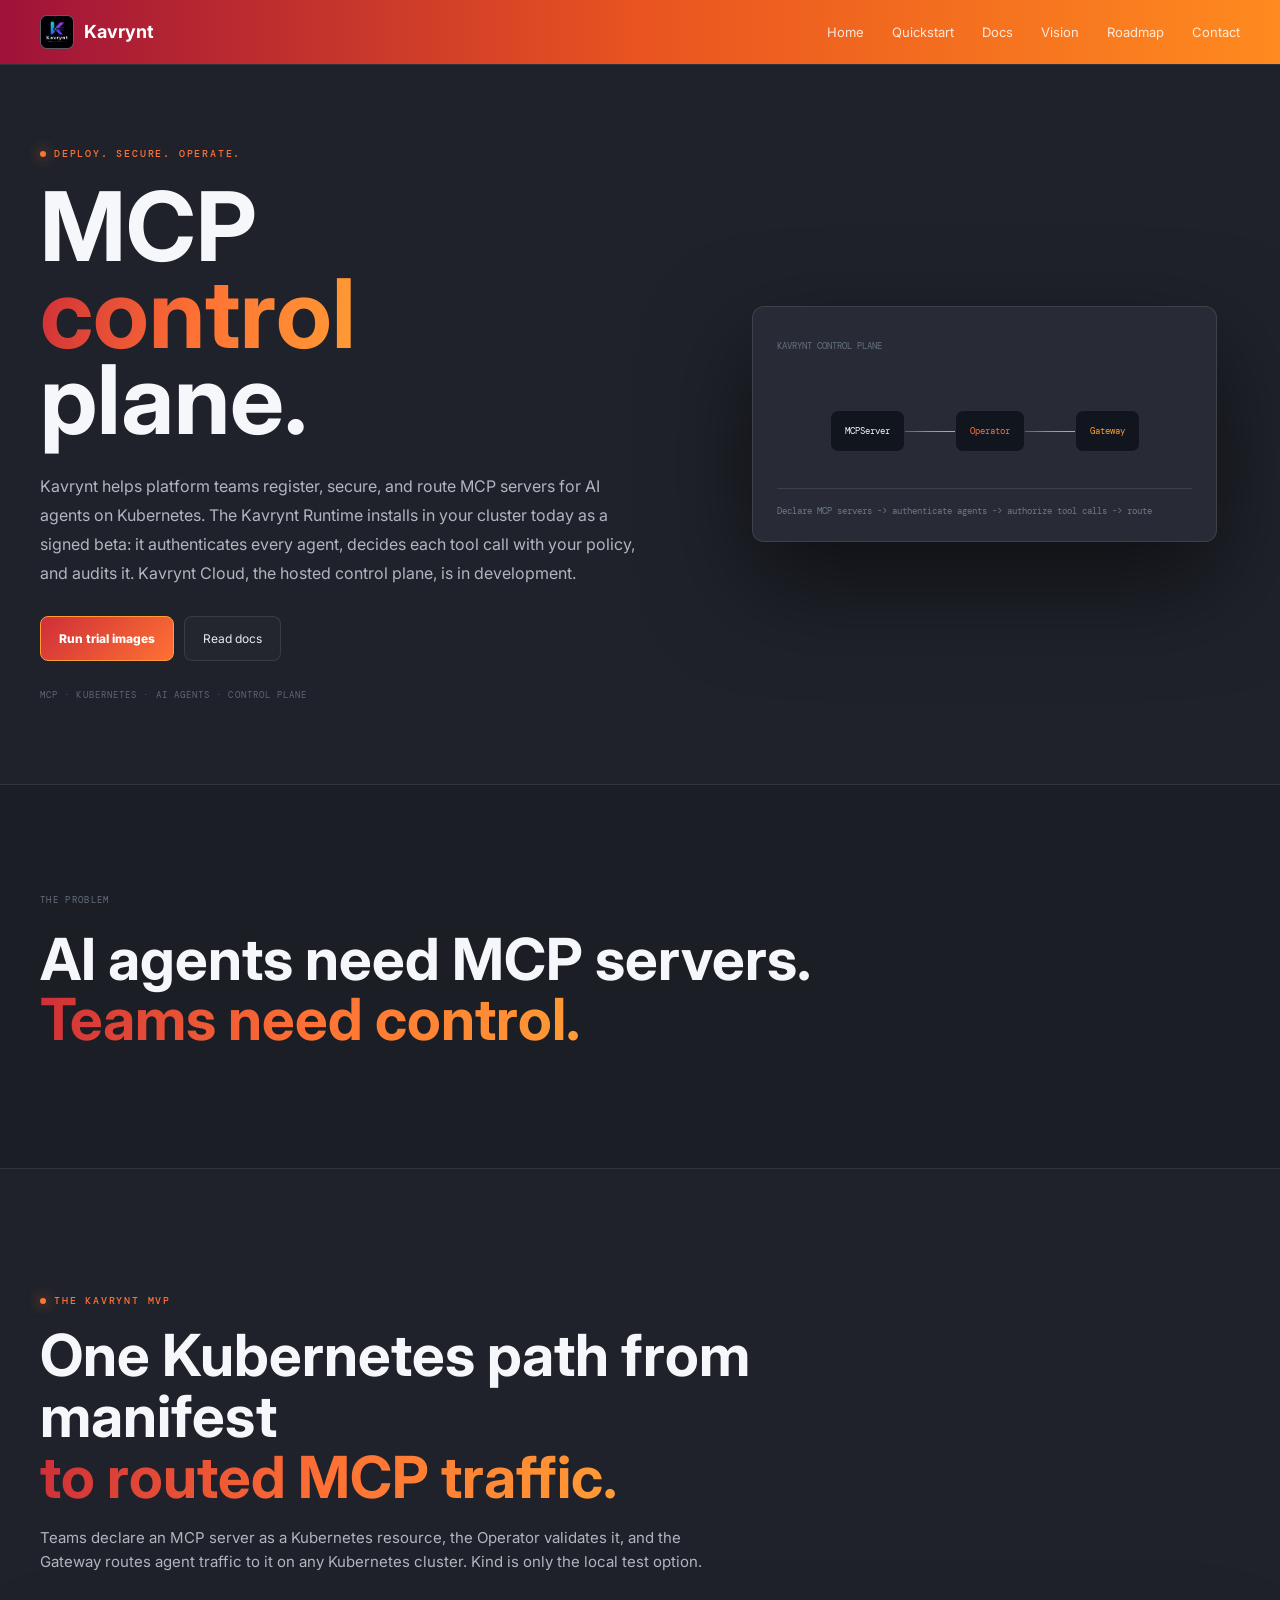
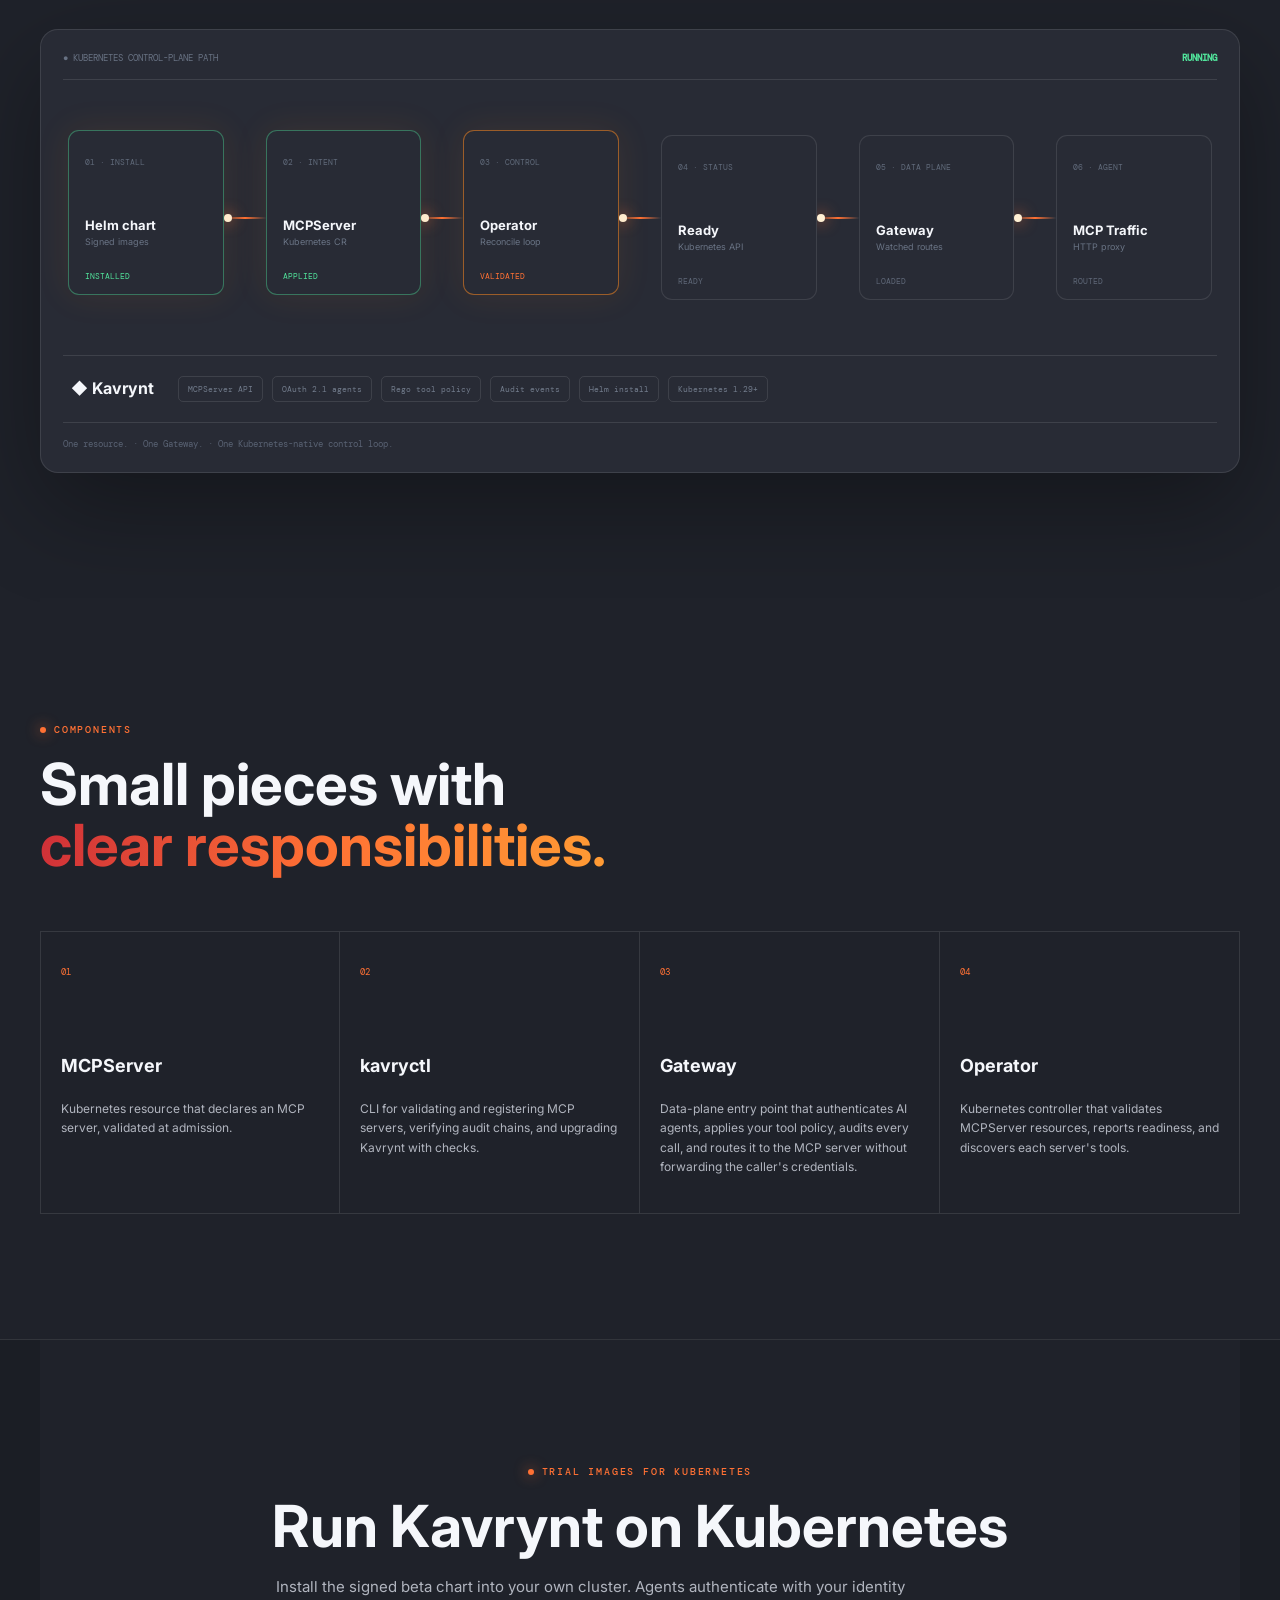
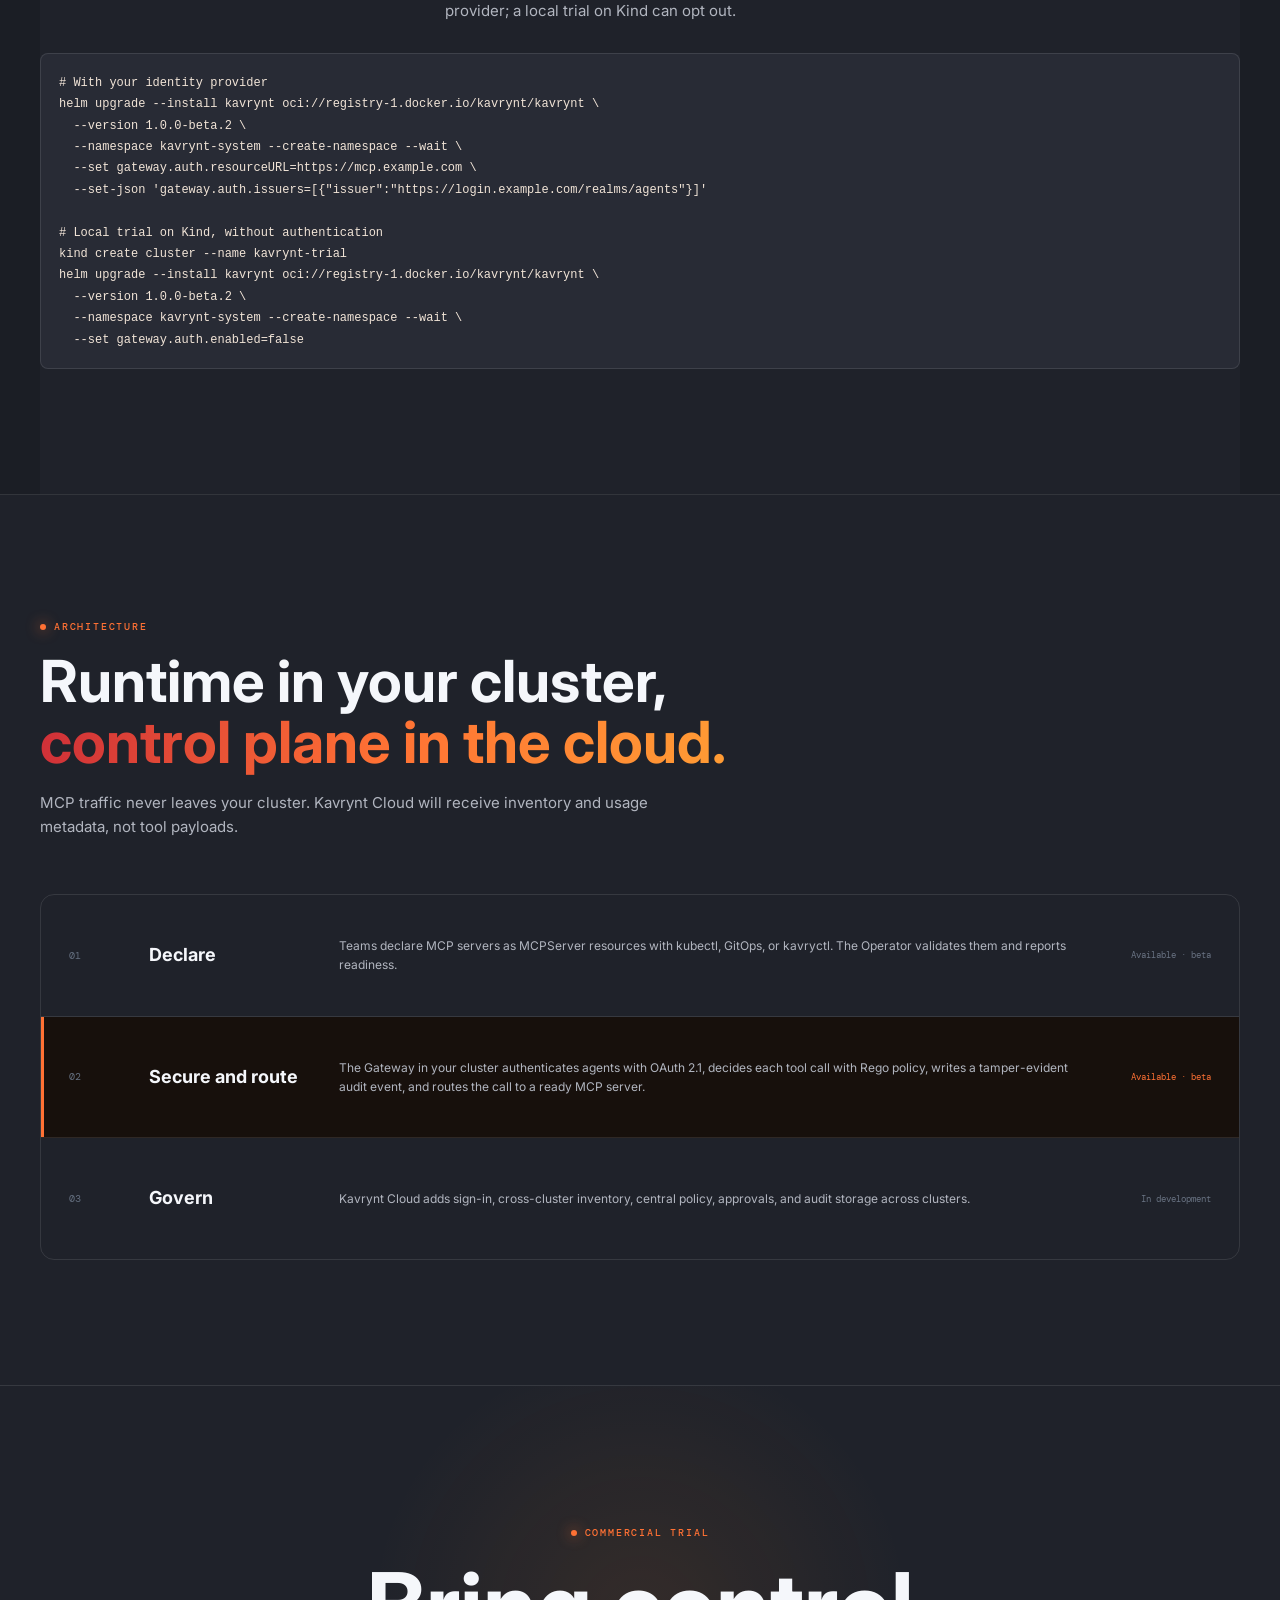
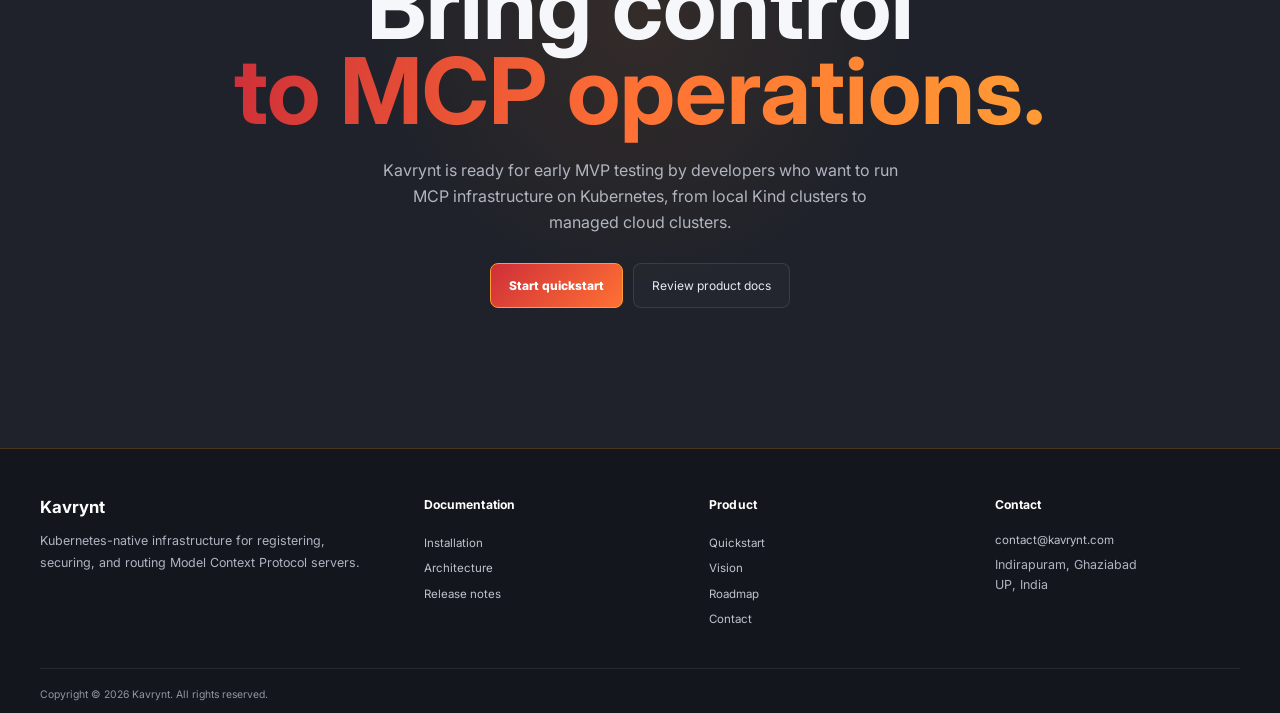
==== commit a0d02021: "Point the website at runtime 1.0.0-beta.2 Co-Authored-By: Claude Opus 5.5 <noreply@anthropic.com> Si" ====
--- a/index.html
+++ b/index.html
@@ -74,7 +74,7 @@
 <div class="head center reveal"><div class="eyebrow">TRIAL IMAGES FOR KUBERNETES</div><h2>Run Kavrynt on Kubernetes</h2><p>Install the signed beta chart into your own cluster. Agents authenticate with your identity provider; a local trial on Kind can opt out.</p></div>
 <div class="code-panel reveal"><pre><code># With your identity provider
 helm upgrade --install kavrynt oci://registry-1.docker.io/kavrynt/kavrynt \
-  --version 1.0.0-beta.1 \
+  --version 1.0.0-beta.2 \
   --namespace kavrynt-system --create-namespace --wait \
   --set gateway.auth.resourceURL=https://mcp.example.com \
   --set-json 'gateway.auth.issuers=[{"issuer":"https://login.example.com/realms/agents"}]'
@@ -82,7 +82,7 @@
 # Local trial on Kind, without authentication
 kind create cluster --name kavrynt-trial
 helm upgrade --install kavrynt oci://registry-1.docker.io/kavrynt/kavrynt \
-  --version 1.0.0-beta.1 \
+  --version 1.0.0-beta.2 \
   --namespace kavrynt-system --create-namespace --wait \
   --set gateway.auth.enabled=false</code></pre></div>
 </div></section>
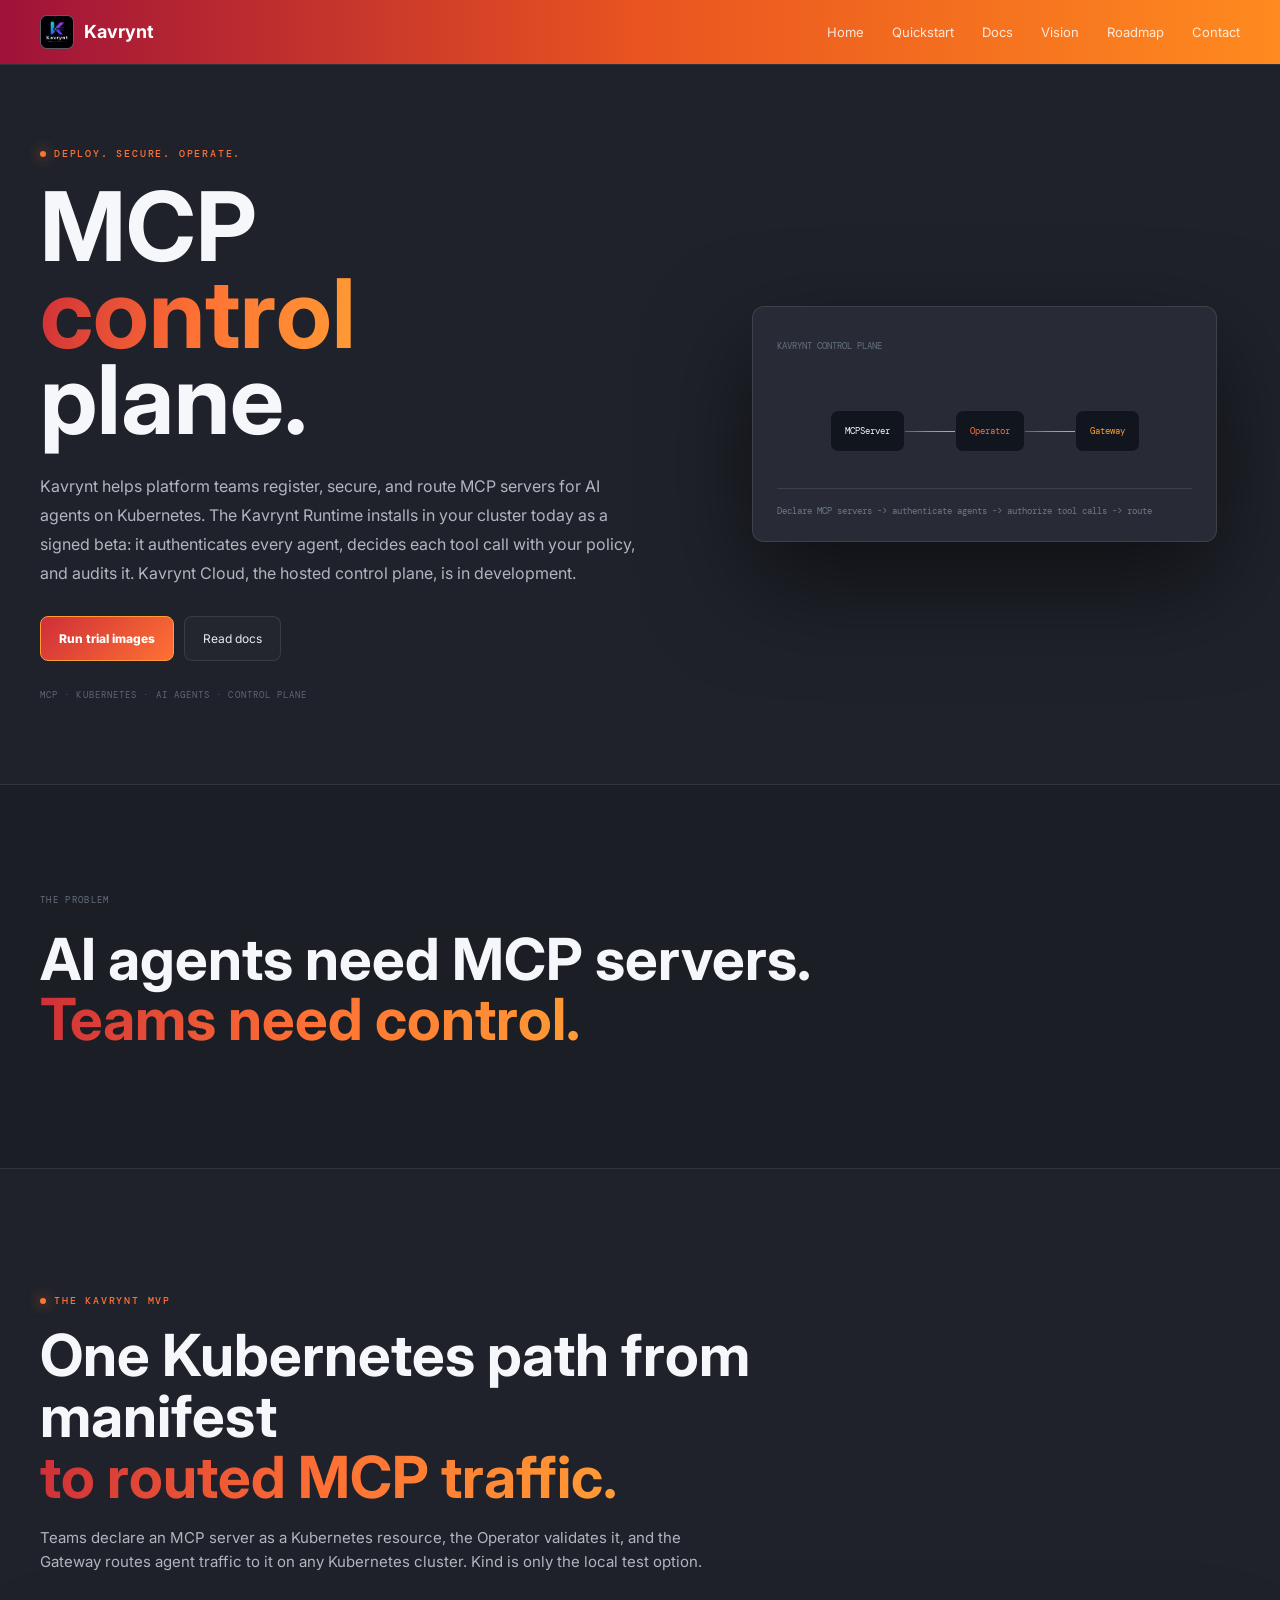
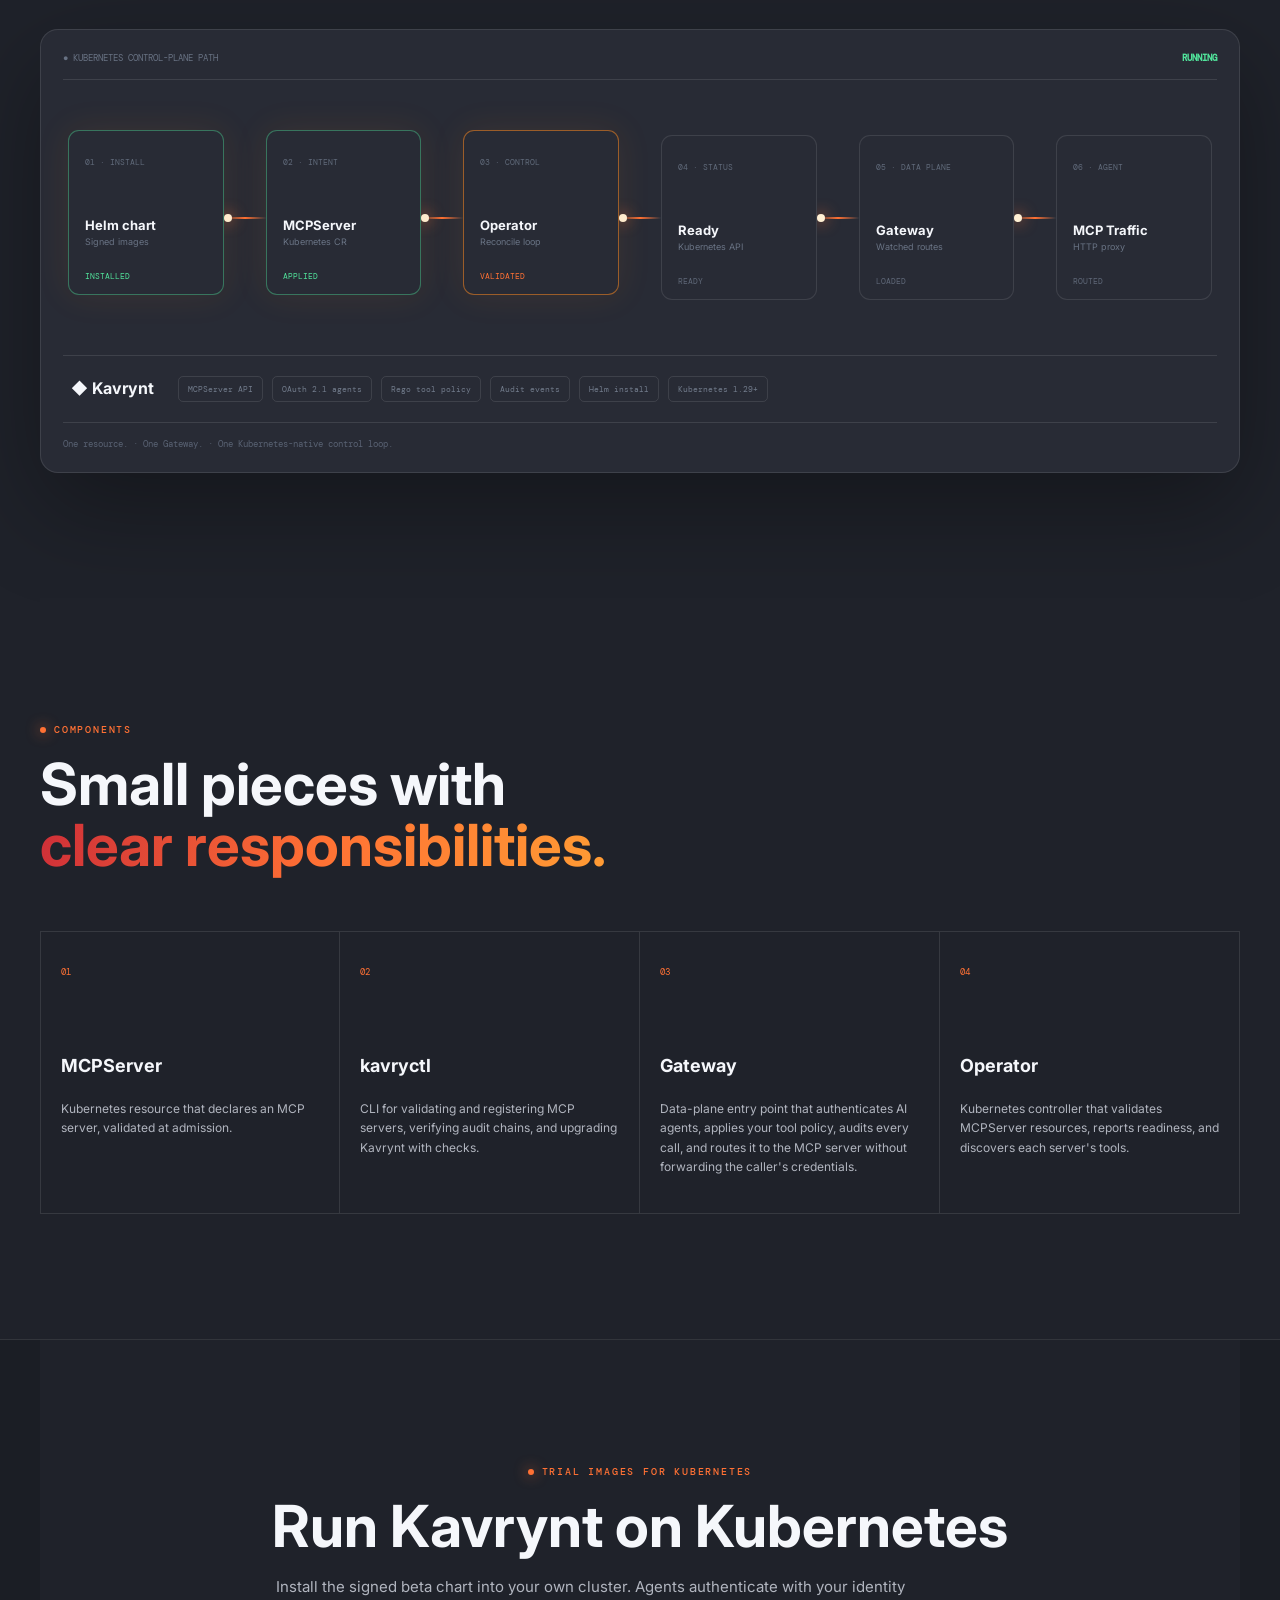
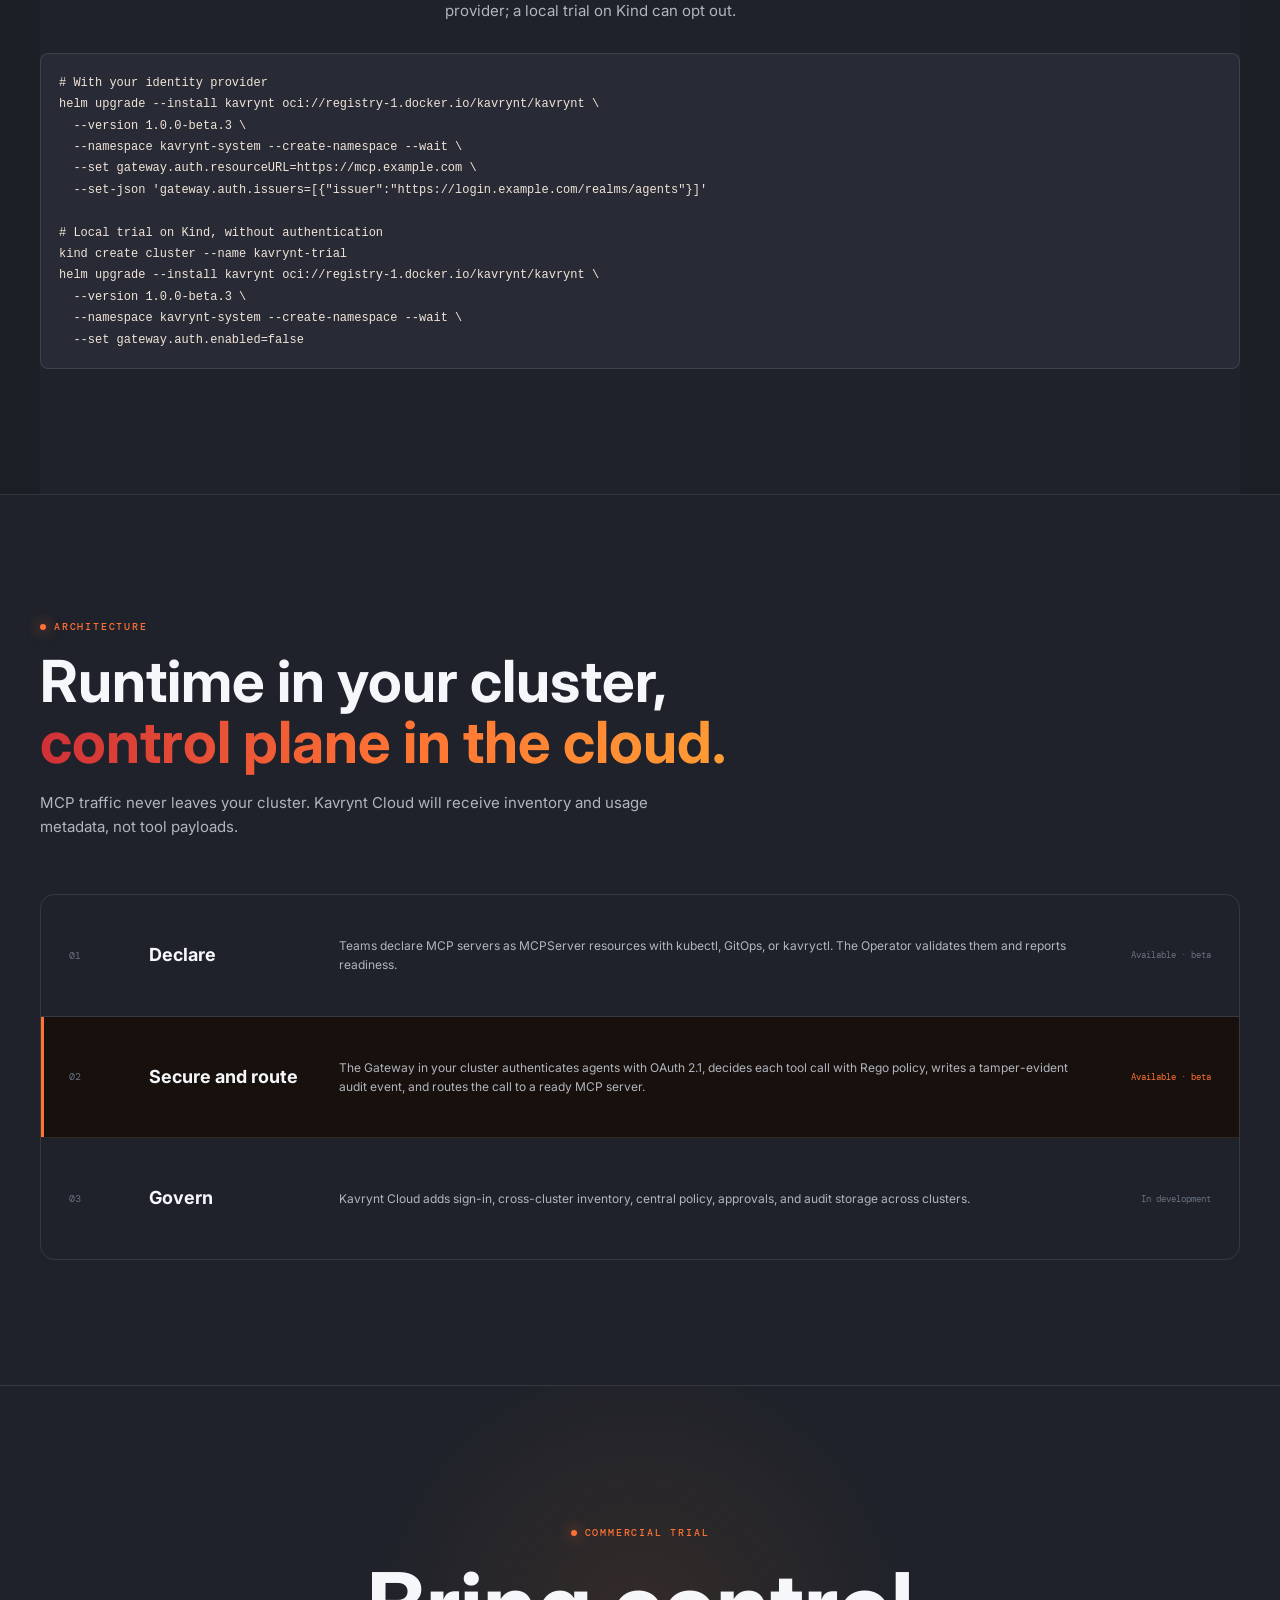
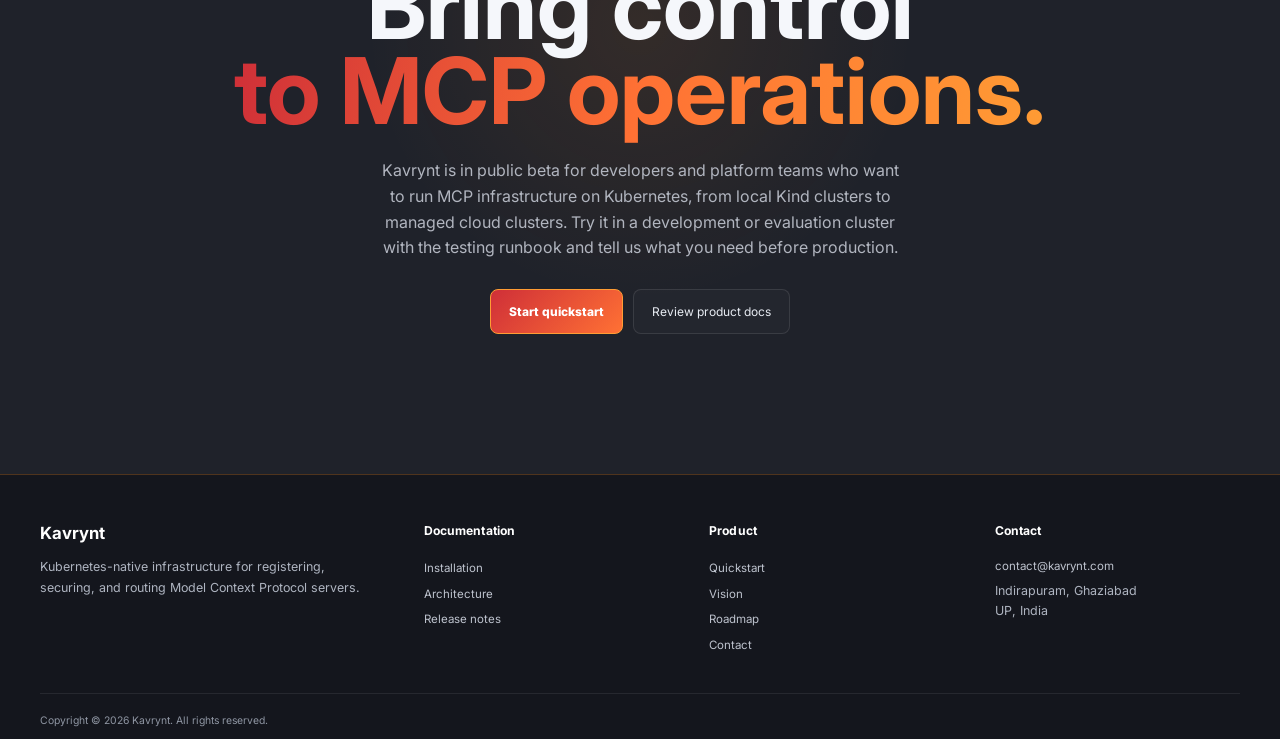
==== commit fae608ed: "Point the website at runtime 1.0.0-beta.3 and invite beta testers - Install commands, the quickstart" ====
--- a/index.html
+++ b/index.html
@@ -74,7 +74,7 @@
 <div class="head center reveal"><div class="eyebrow">TRIAL IMAGES FOR KUBERNETES</div><h2>Run Kavrynt on Kubernetes</h2><p>Install the signed beta chart into your own cluster. Agents authenticate with your identity provider; a local trial on Kind can opt out.</p></div>
 <div class="code-panel reveal"><pre><code># With your identity provider
 helm upgrade --install kavrynt oci://registry-1.docker.io/kavrynt/kavrynt \
-  --version 1.0.0-beta.2 \
+  --version 1.0.0-beta.3 \
   --namespace kavrynt-system --create-namespace --wait \
   --set gateway.auth.resourceURL=https://mcp.example.com \
   --set-json 'gateway.auth.issuers=[{"issuer":"https://login.example.com/realms/agents"}]'
@@ -82,7 +82,7 @@
 # Local trial on Kind, without authentication
 kind create cluster --name kavrynt-trial
 helm upgrade --install kavrynt oci://registry-1.docker.io/kavrynt/kavrynt \
-  --version 1.0.0-beta.2 \
+  --version 1.0.0-beta.3 \
   --namespace kavrynt-system --create-namespace --wait \
   --set gateway.auth.enabled=false</code></pre></div>
 </div></section>
@@ -96,7 +96,7 @@
 </div>
 </section>
 
-<section class="cta"><div class="shell center"><div class="eyebrow">COMMERCIAL TRIAL</div><h2>Bring control<br><em>to MCP operations.</em></h2><p>Kavrynt is ready for early MVP testing by developers who want to run MCP infrastructure on Kubernetes, from local Kind clusters to managed cloud clusters.</p><div class="actions center"><a class="btn primary" href="quickstart.html">Start quickstart</a><a class="btn" href="https://docs.kavrynt.com/">Review product docs</a></div></div></section>
+<section class="cta"><div class="shell center"><div class="eyebrow">COMMERCIAL TRIAL</div><h2>Bring control<br><em>to MCP operations.</em></h2><p>Kavrynt is in public beta for developers and platform teams who want to run MCP infrastructure on Kubernetes, from local Kind clusters to managed cloud clusters. Try it in a development or evaluation cluster with the <a href="https://docs.kavrynt.com/testing/">testing runbook</a> and tell us what you need before production.</p><div class="actions center"><a class="btn primary" href="quickstart.html">Start quickstart</a><a class="btn" href="https://docs.kavrynt.com/">Review product docs</a></div></div></section>
 </main>
 
 <footer class="site-footer"><div class="shell site-footer__grid"><section><h2>Kavrynt</h2><p>Kubernetes-native infrastructure for registering, securing, and routing Model Context Protocol servers.</p></section><nav aria-label="Documentation"><h3>Documentation</h3><a href="https://docs.kavrynt.com/installation/">Installation</a><a href="https://docs.kavrynt.com/architecture/">Architecture</a><a href="https://docs.kavrynt.com/release-notes/">Release notes</a></nav><nav aria-label="Product"><h3>Product</h3><a href="quickstart.html">Quickstart</a><a href="vision.html">Vision</a><a href="roadmap.html">Roadmap</a><a href="contact.html">Contact</a></nav><section class="site-footer__contact" aria-label="Contact"><h3>Contact</h3><a href="mailto:contact@kavrynt.com">contact@kavrynt.com</a><address>Indirapuram, Ghaziabad<br>UP, India</address></section></div><div class="shell site-footer__bottom">Copyright &copy; 2026 Kavrynt. All rights reserved.</div></footer>
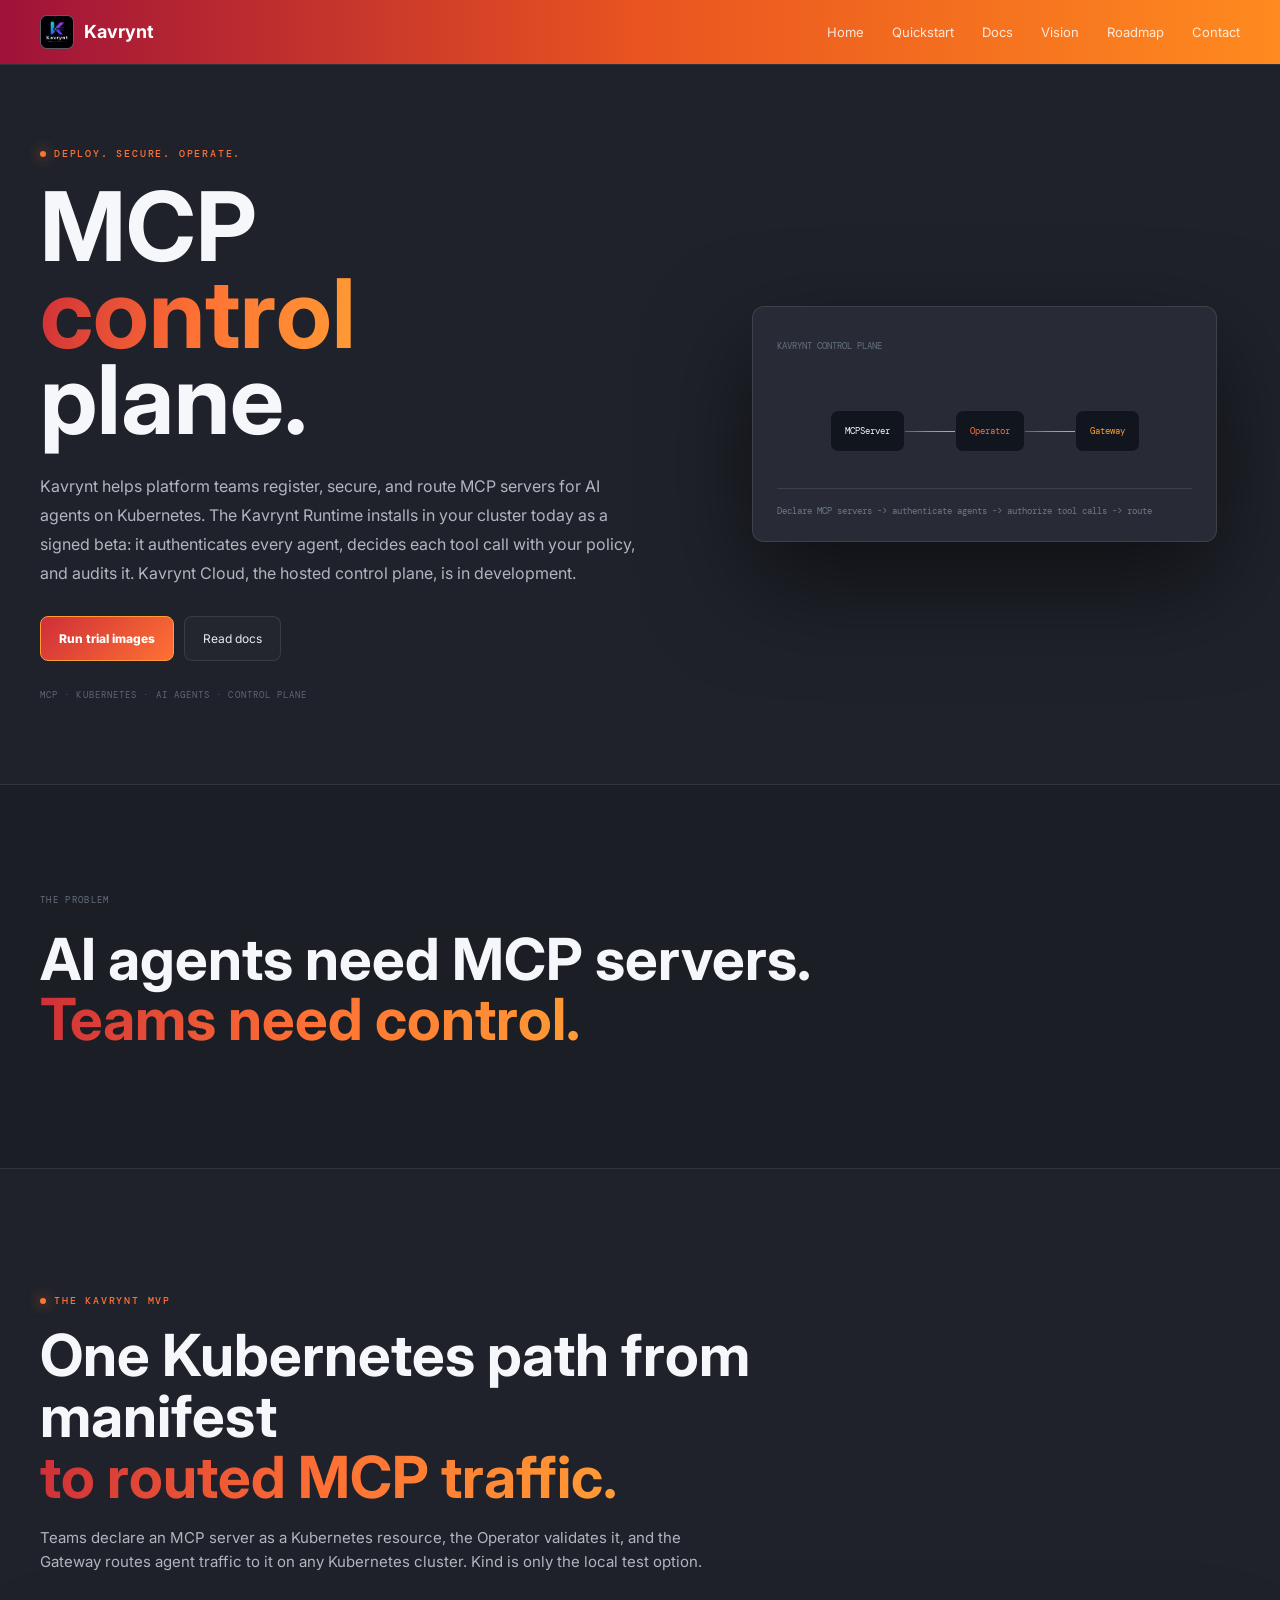
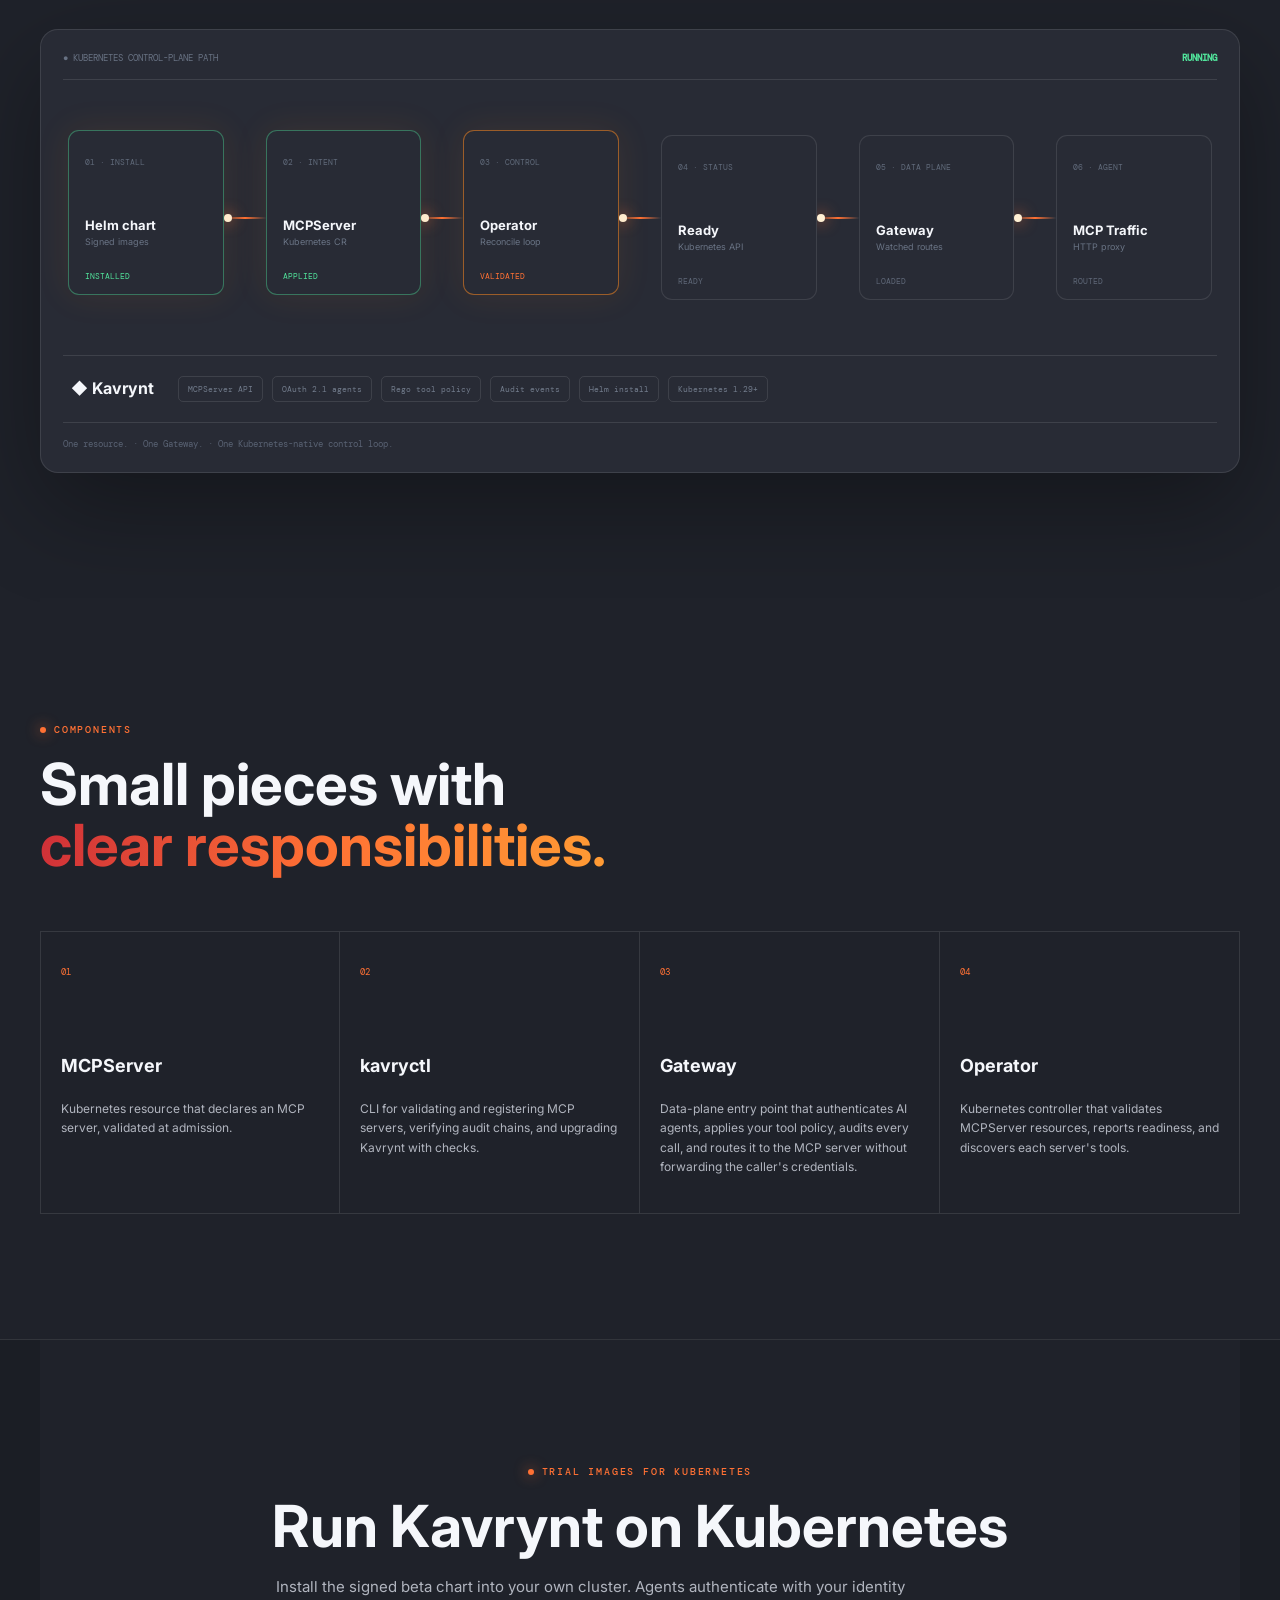
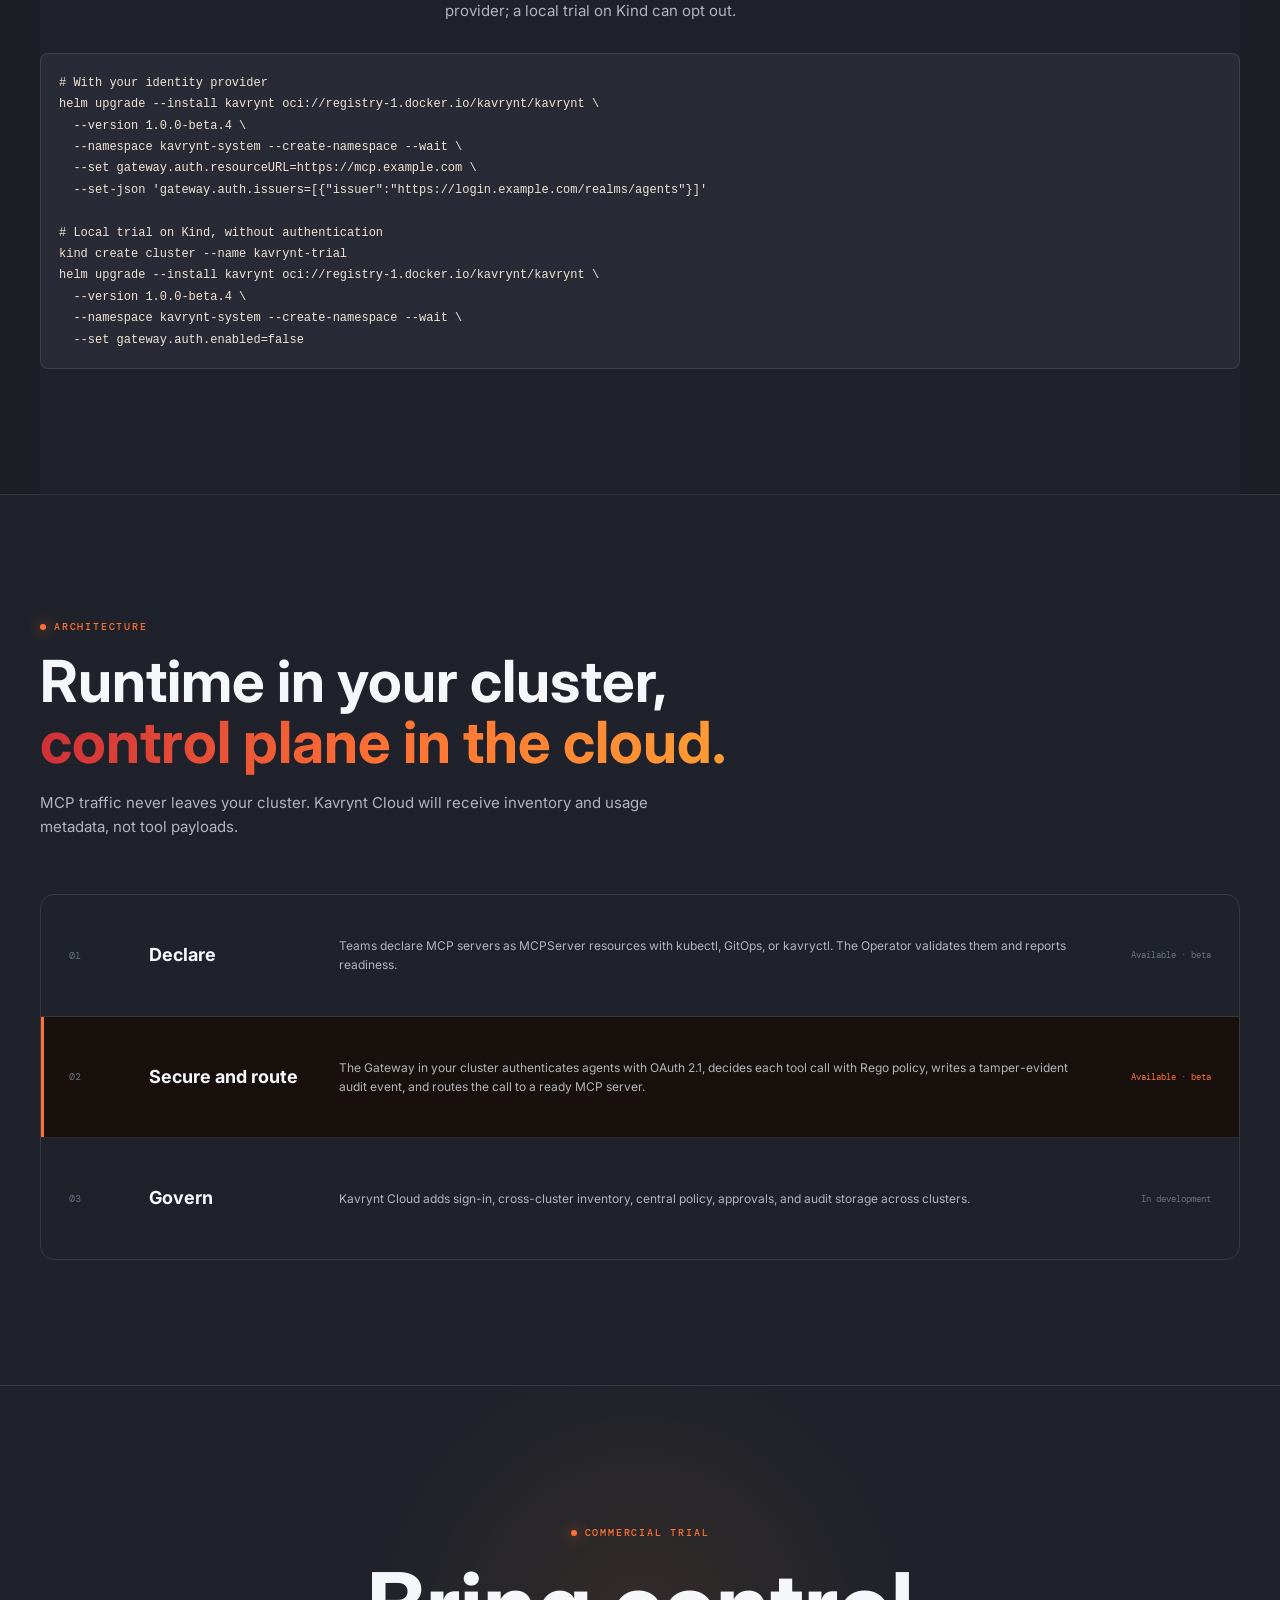
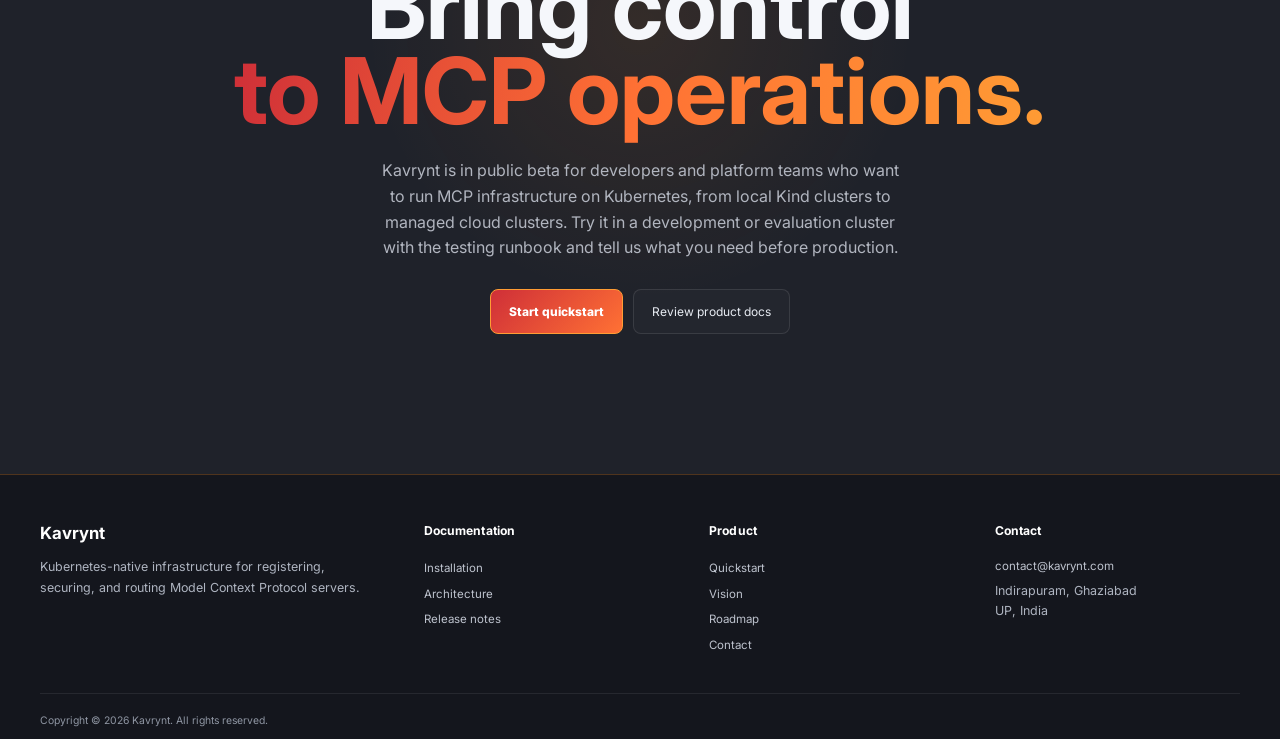
==== commit e14aeae8: "Point the website at runtime 1.0.0-beta.4 - Install commands, the quickstart, and the trial tag use " ====
--- a/index.html
+++ b/index.html
@@ -74,7 +74,7 @@
 <div class="head center reveal"><div class="eyebrow">TRIAL IMAGES FOR KUBERNETES</div><h2>Run Kavrynt on Kubernetes</h2><p>Install the signed beta chart into your own cluster. Agents authenticate with your identity provider; a local trial on Kind can opt out.</p></div>
 <div class="code-panel reveal"><pre><code># With your identity provider
 helm upgrade --install kavrynt oci://registry-1.docker.io/kavrynt/kavrynt \
-  --version 1.0.0-beta.3 \
+  --version 1.0.0-beta.4 \
   --namespace kavrynt-system --create-namespace --wait \
   --set gateway.auth.resourceURL=https://mcp.example.com \
   --set-json 'gateway.auth.issuers=[{"issuer":"https://login.example.com/realms/agents"}]'
@@ -82,7 +82,7 @@
 # Local trial on Kind, without authentication
 kind create cluster --name kavrynt-trial
 helm upgrade --install kavrynt oci://registry-1.docker.io/kavrynt/kavrynt \
-  --version 1.0.0-beta.3 \
+  --version 1.0.0-beta.4 \
   --namespace kavrynt-system --create-namespace --wait \
   --set gateway.auth.enabled=false</code></pre></div>
 </div></section>
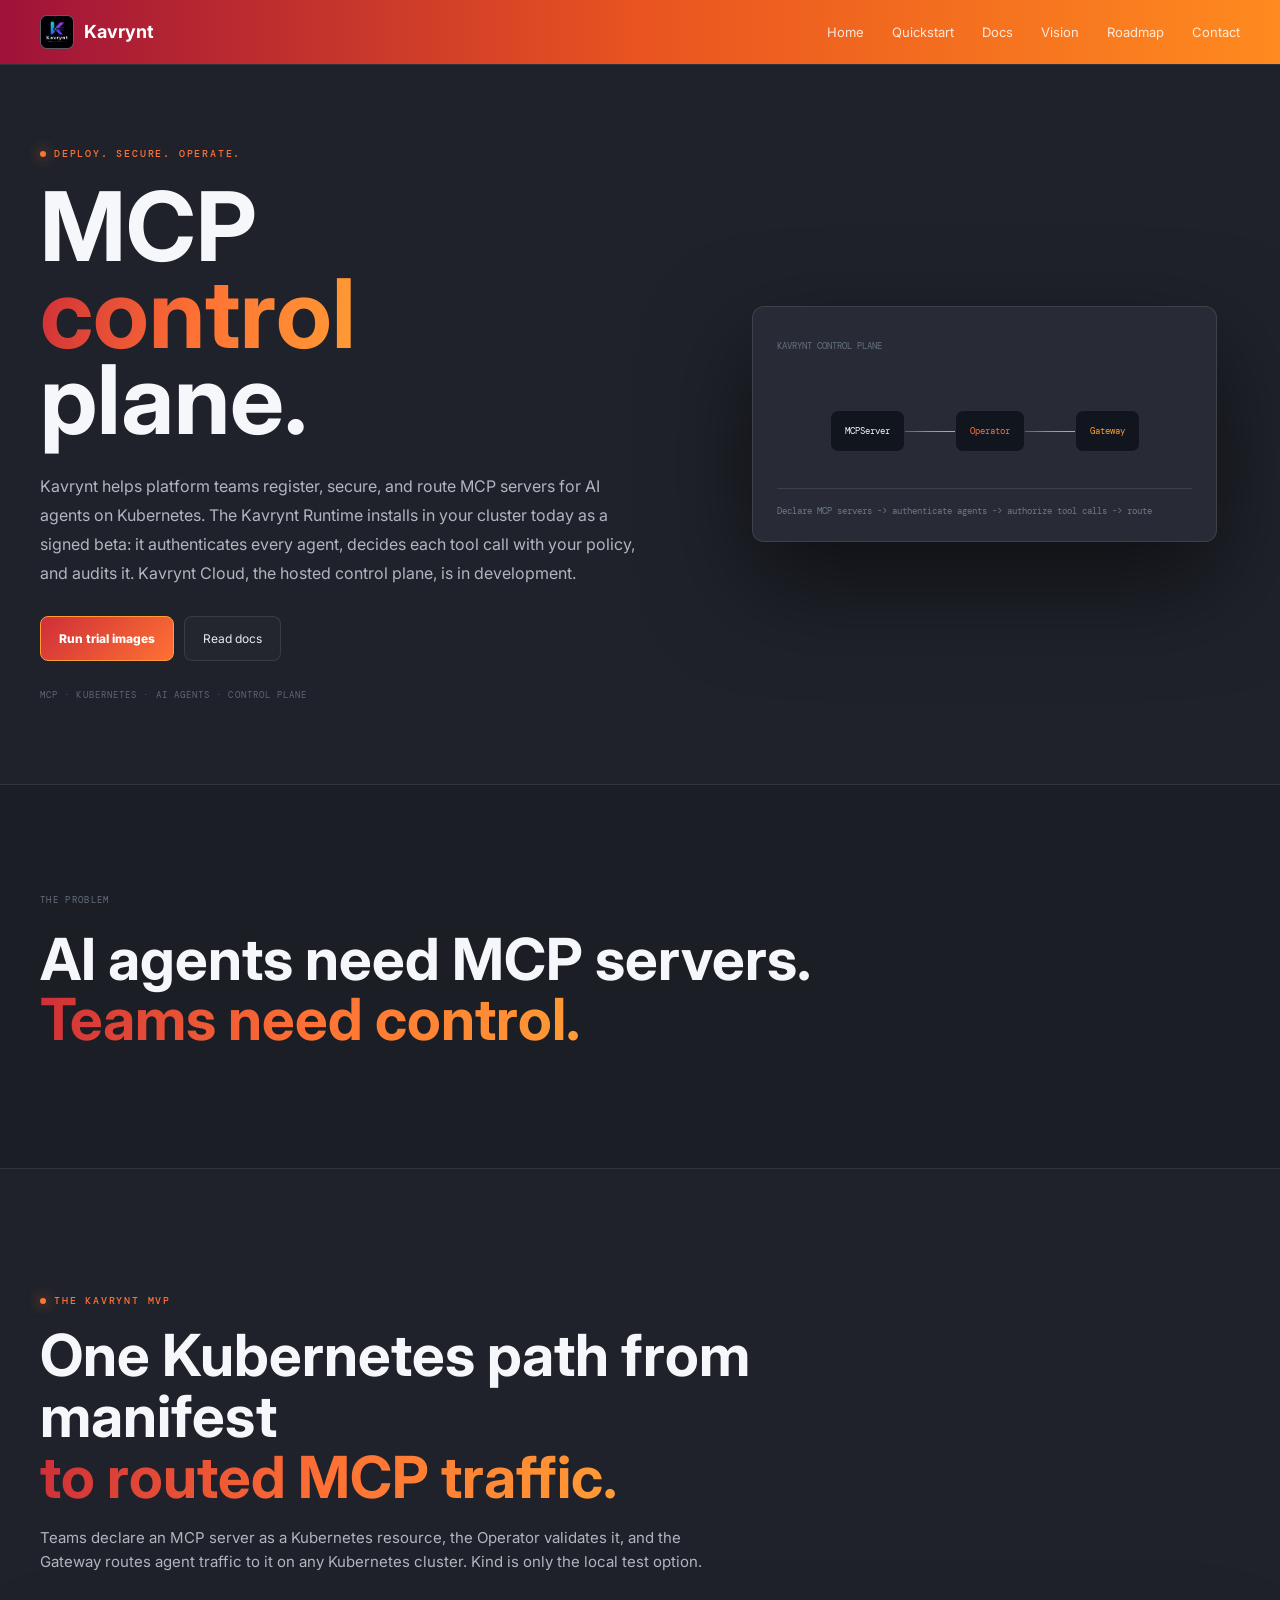
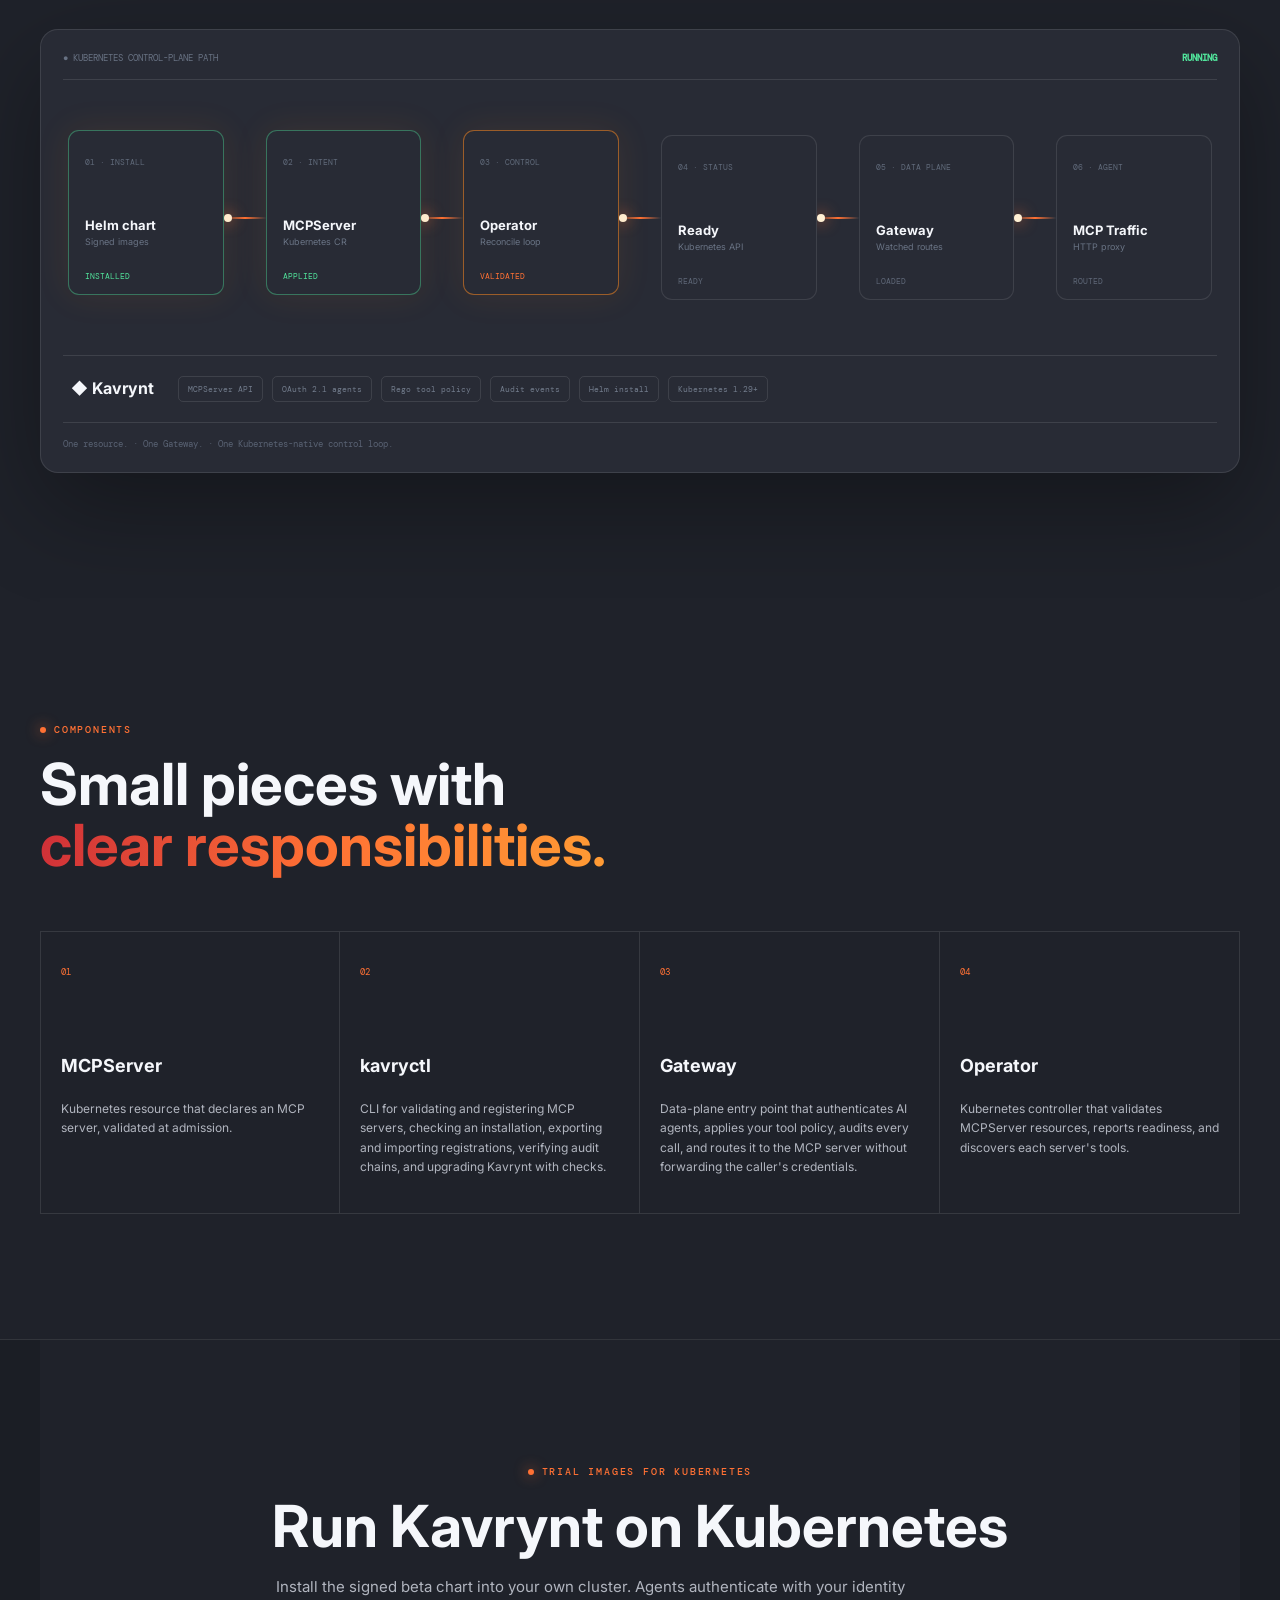
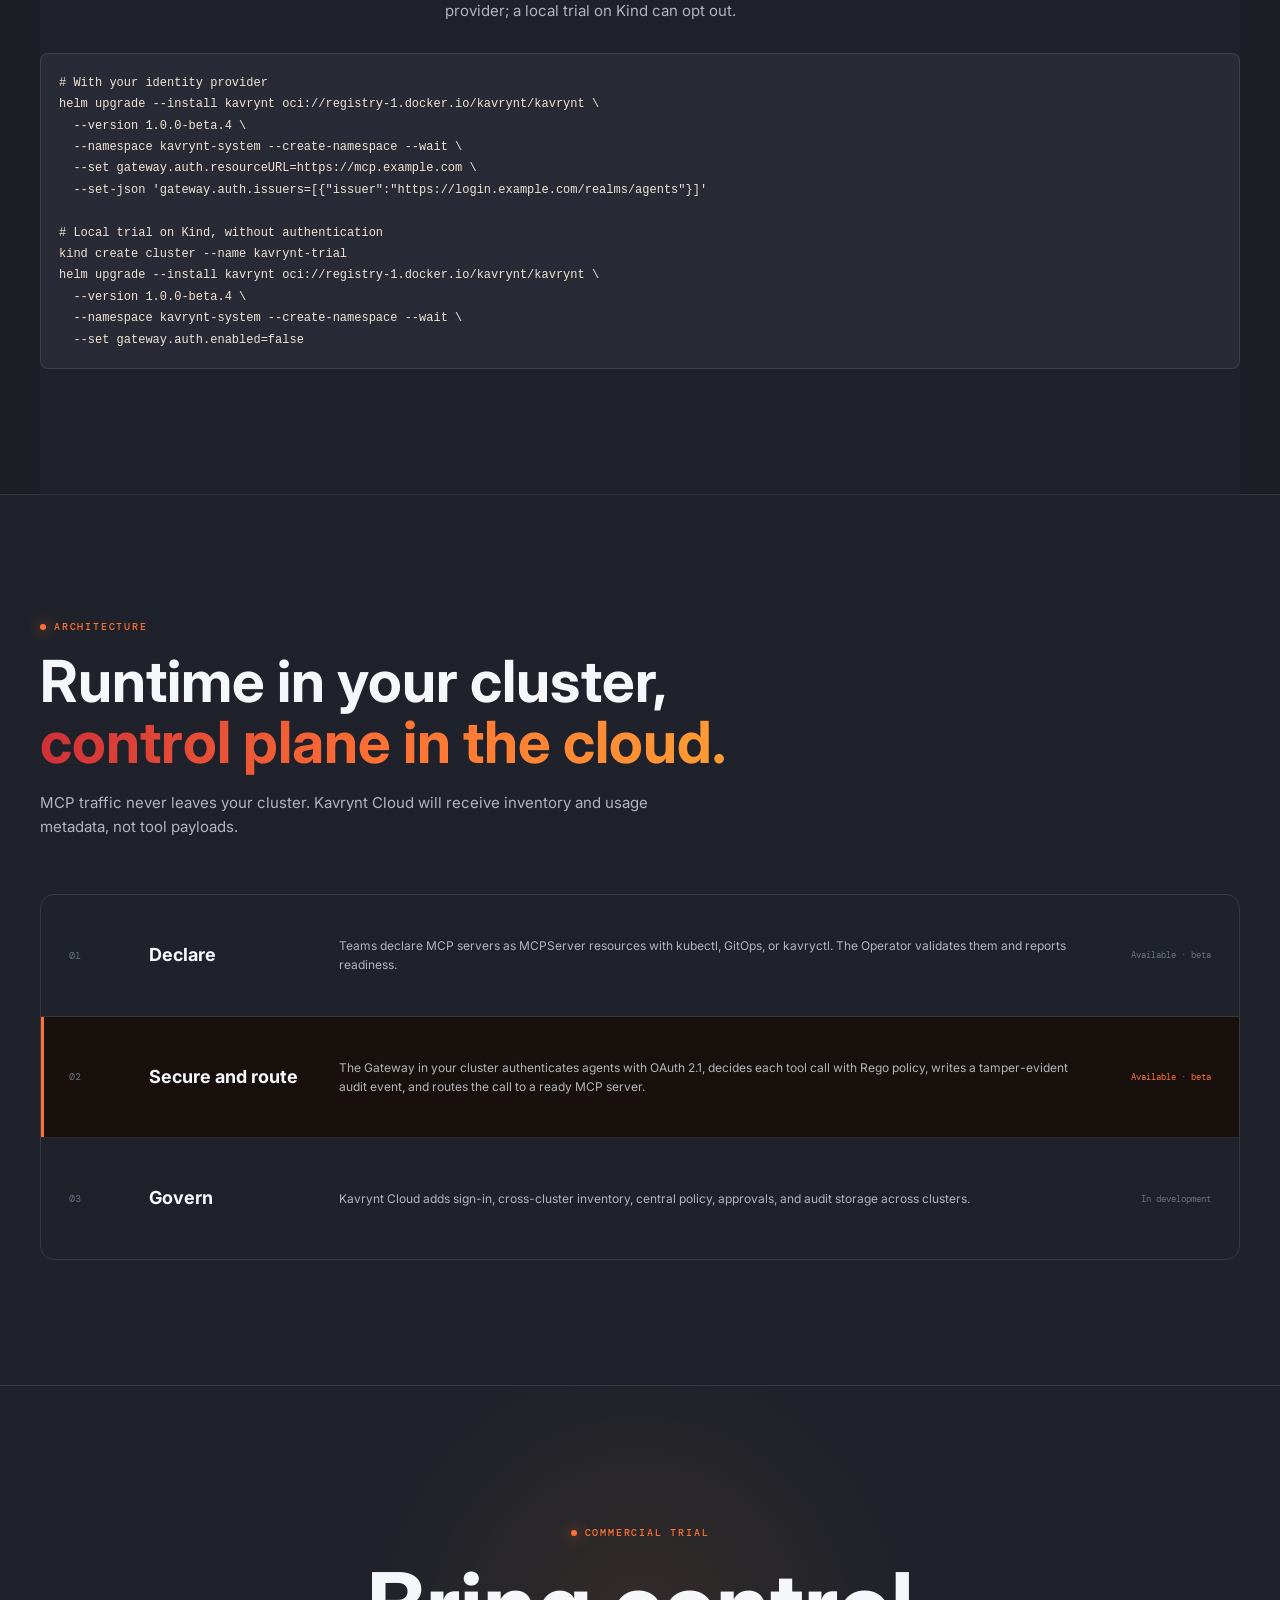
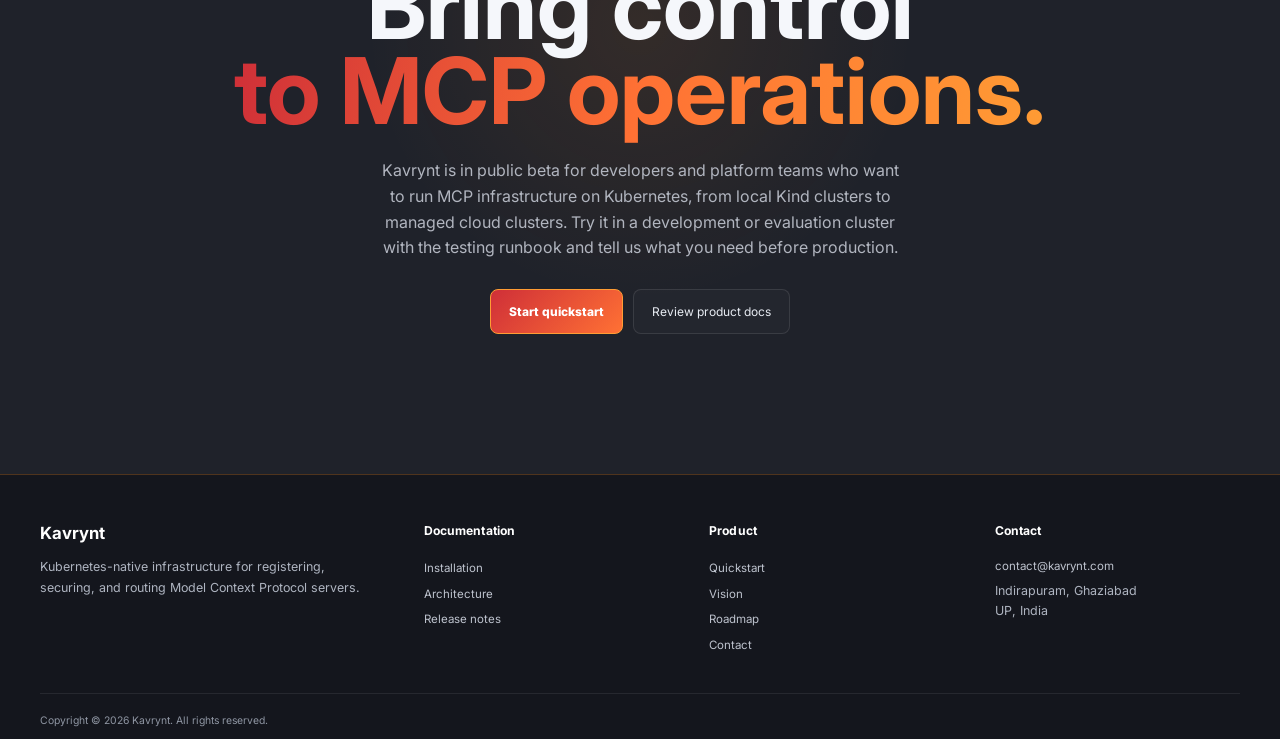
==== commit 1f38f38b: "Name kavryctl doctor, export, and import on the homepage Co-Authored-By: Claude Opus 5.5 <noreply@an" ====
--- a/index.html
+++ b/index.html
@@ -64,7 +64,7 @@
 <div class="head reveal"><div class="eyebrow">COMPONENTS</div><h2>Small pieces with<br><em>clear responsibilities.</em></h2></div>
 <div class="cards">
 <article><b>01</b><h3>MCPServer</h3><p>Kubernetes resource that declares an MCP server, validated at admission.</p></article>
-<article><b>02</b><h3>kavryctl</h3><p>CLI for validating and registering MCP servers, verifying audit chains, and upgrading Kavrynt with checks.</p></article>
+<article><b>02</b><h3>kavryctl</h3><p>CLI for validating and registering MCP servers, checking an installation, exporting and importing registrations, verifying audit chains, and upgrading Kavrynt with checks.</p></article>
 <article><b>03</b><h3>Gateway</h3><p>Data-plane entry point that authenticates AI agents, applies your tool policy, audits every call, and routes it to the MCP server without forwarding the caller's credentials.</p></article>
 <article><b>04</b><h3>Operator</h3><p>Kubernetes controller that validates MCPServer resources, reports readiness, and discovers each server's tools.</p></article>
 </div>
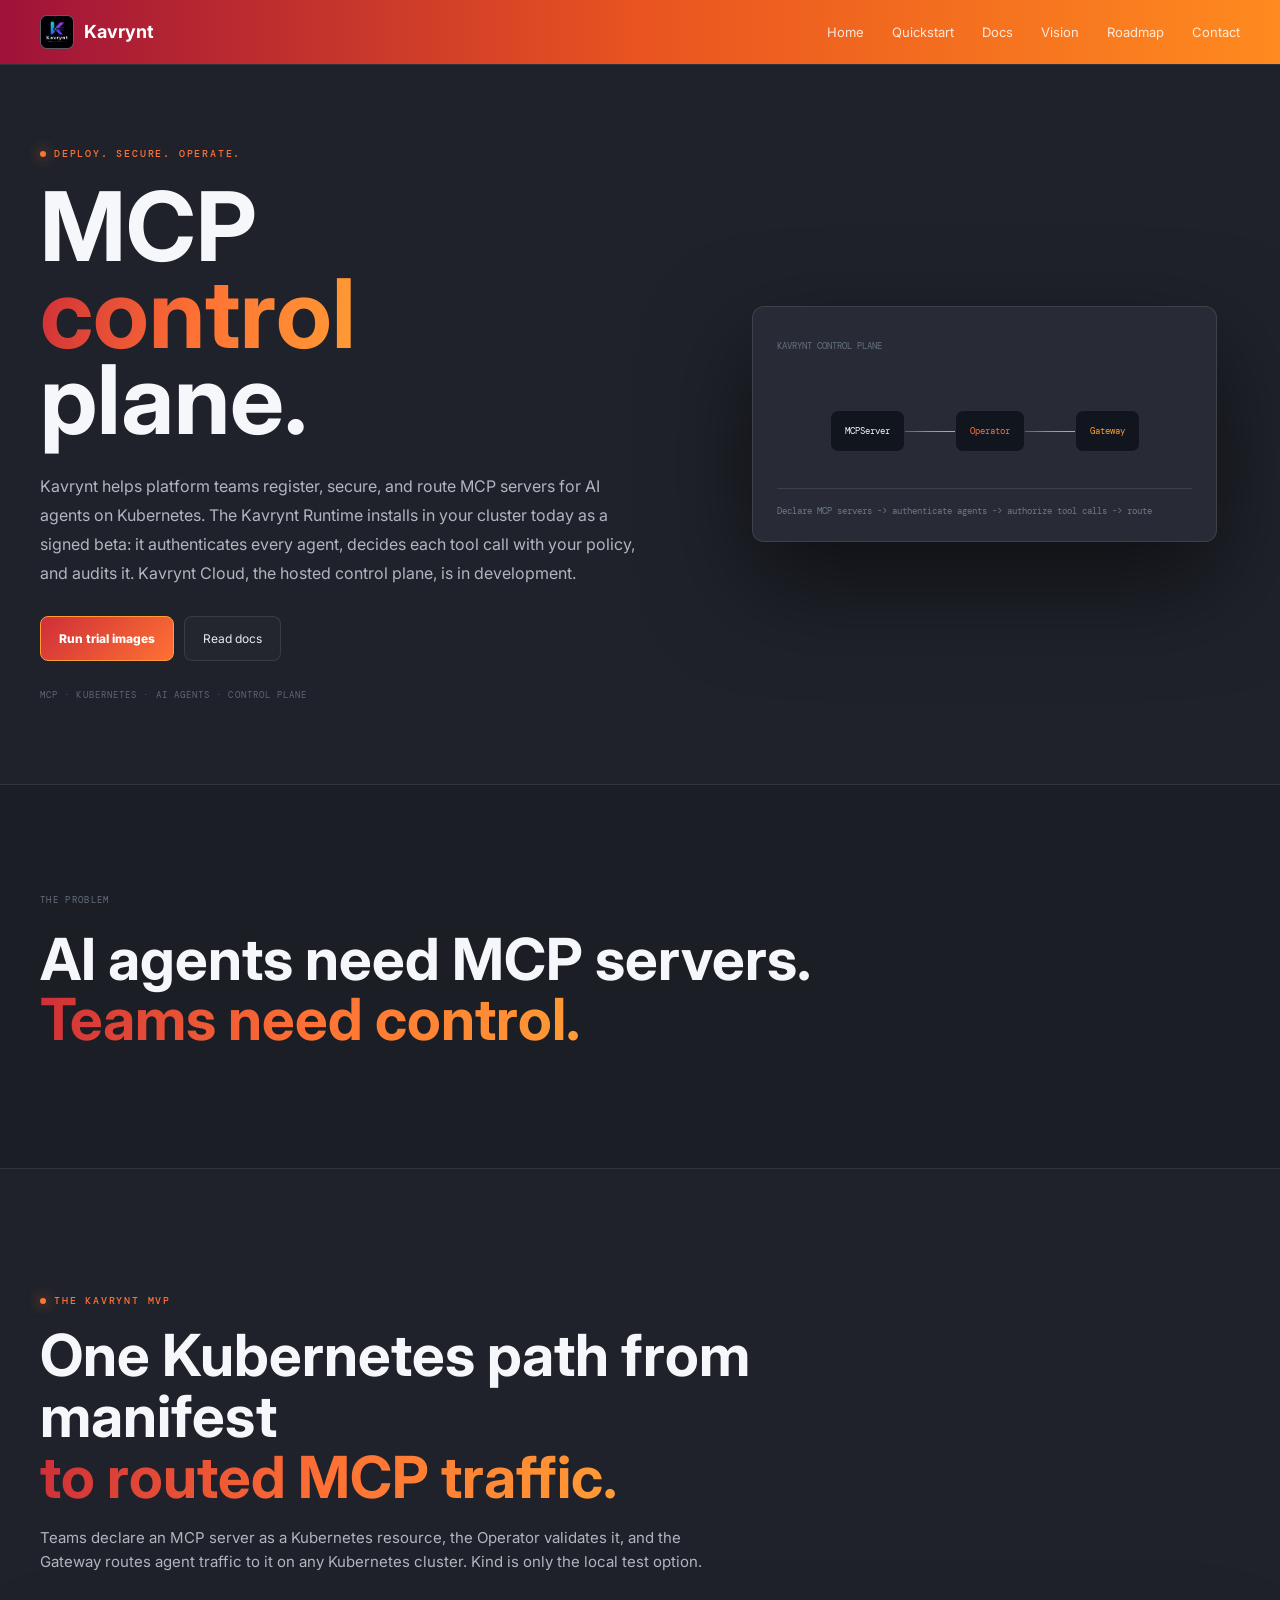
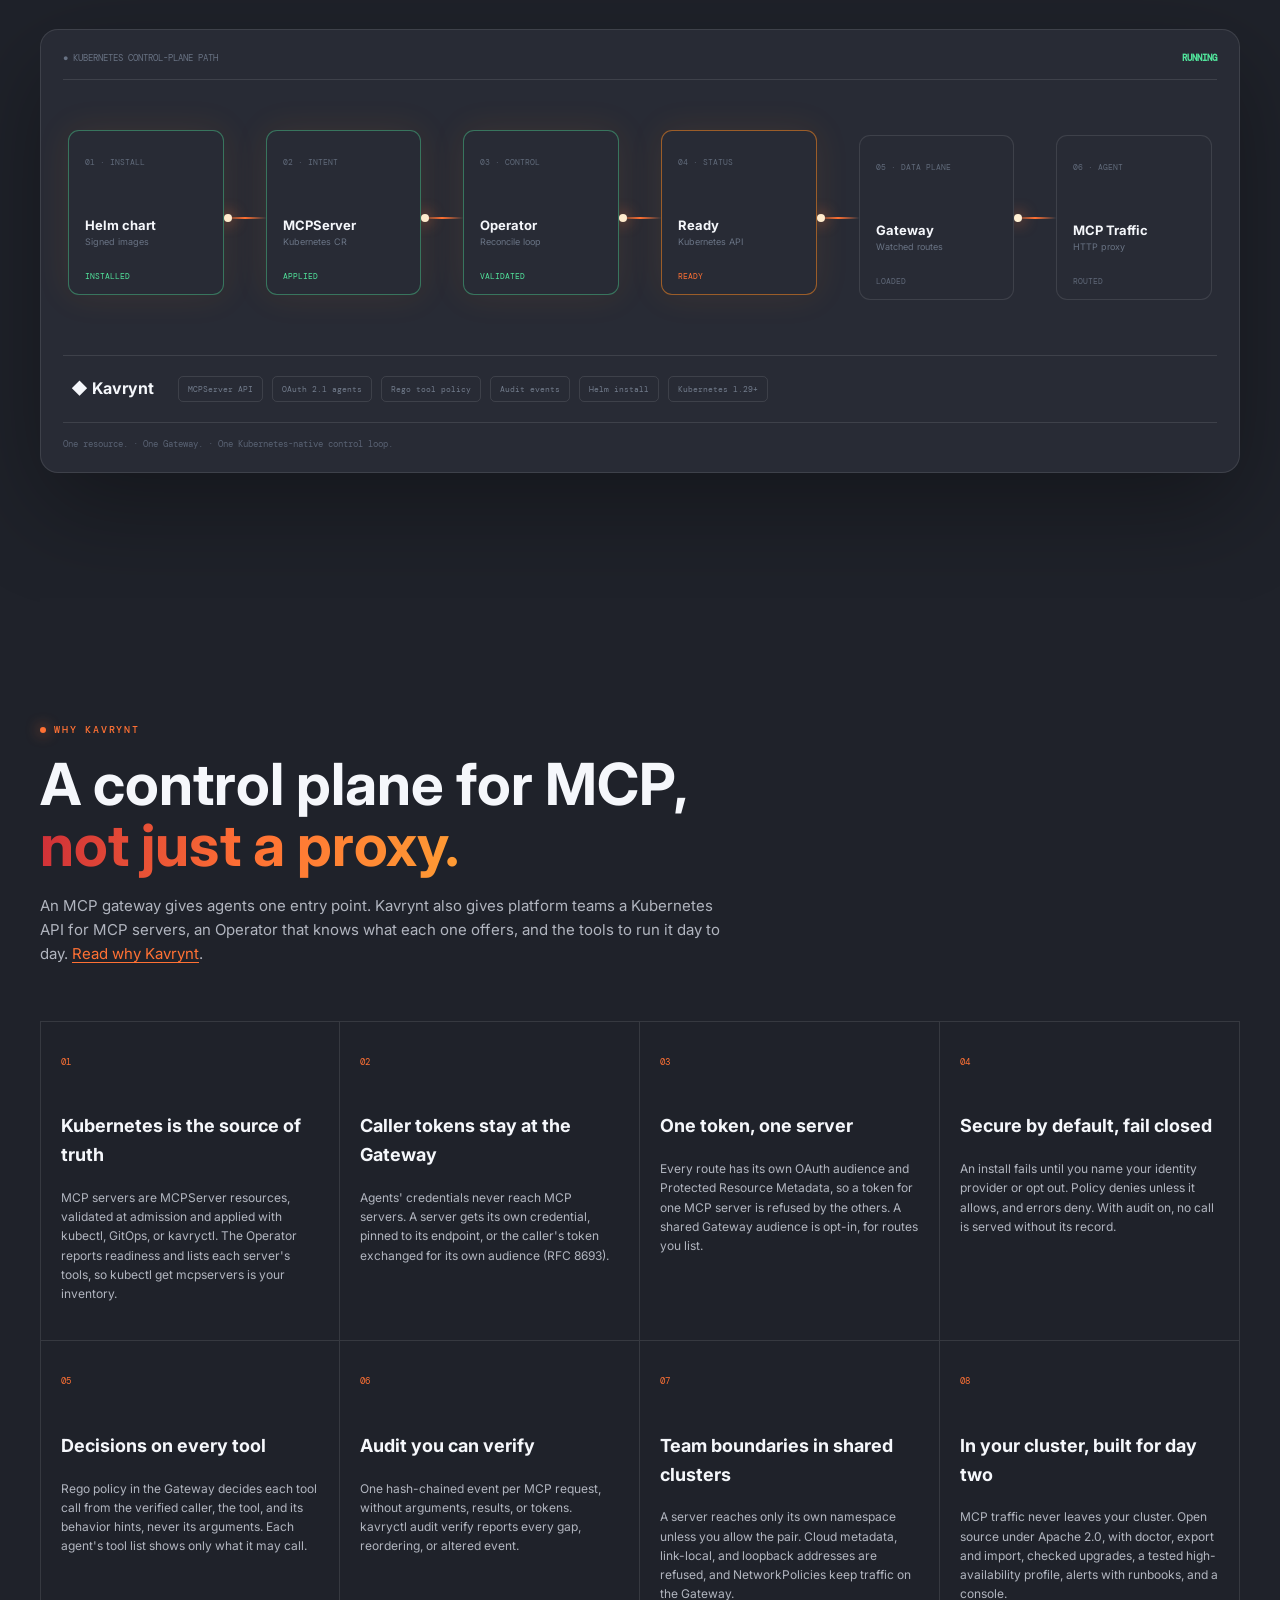
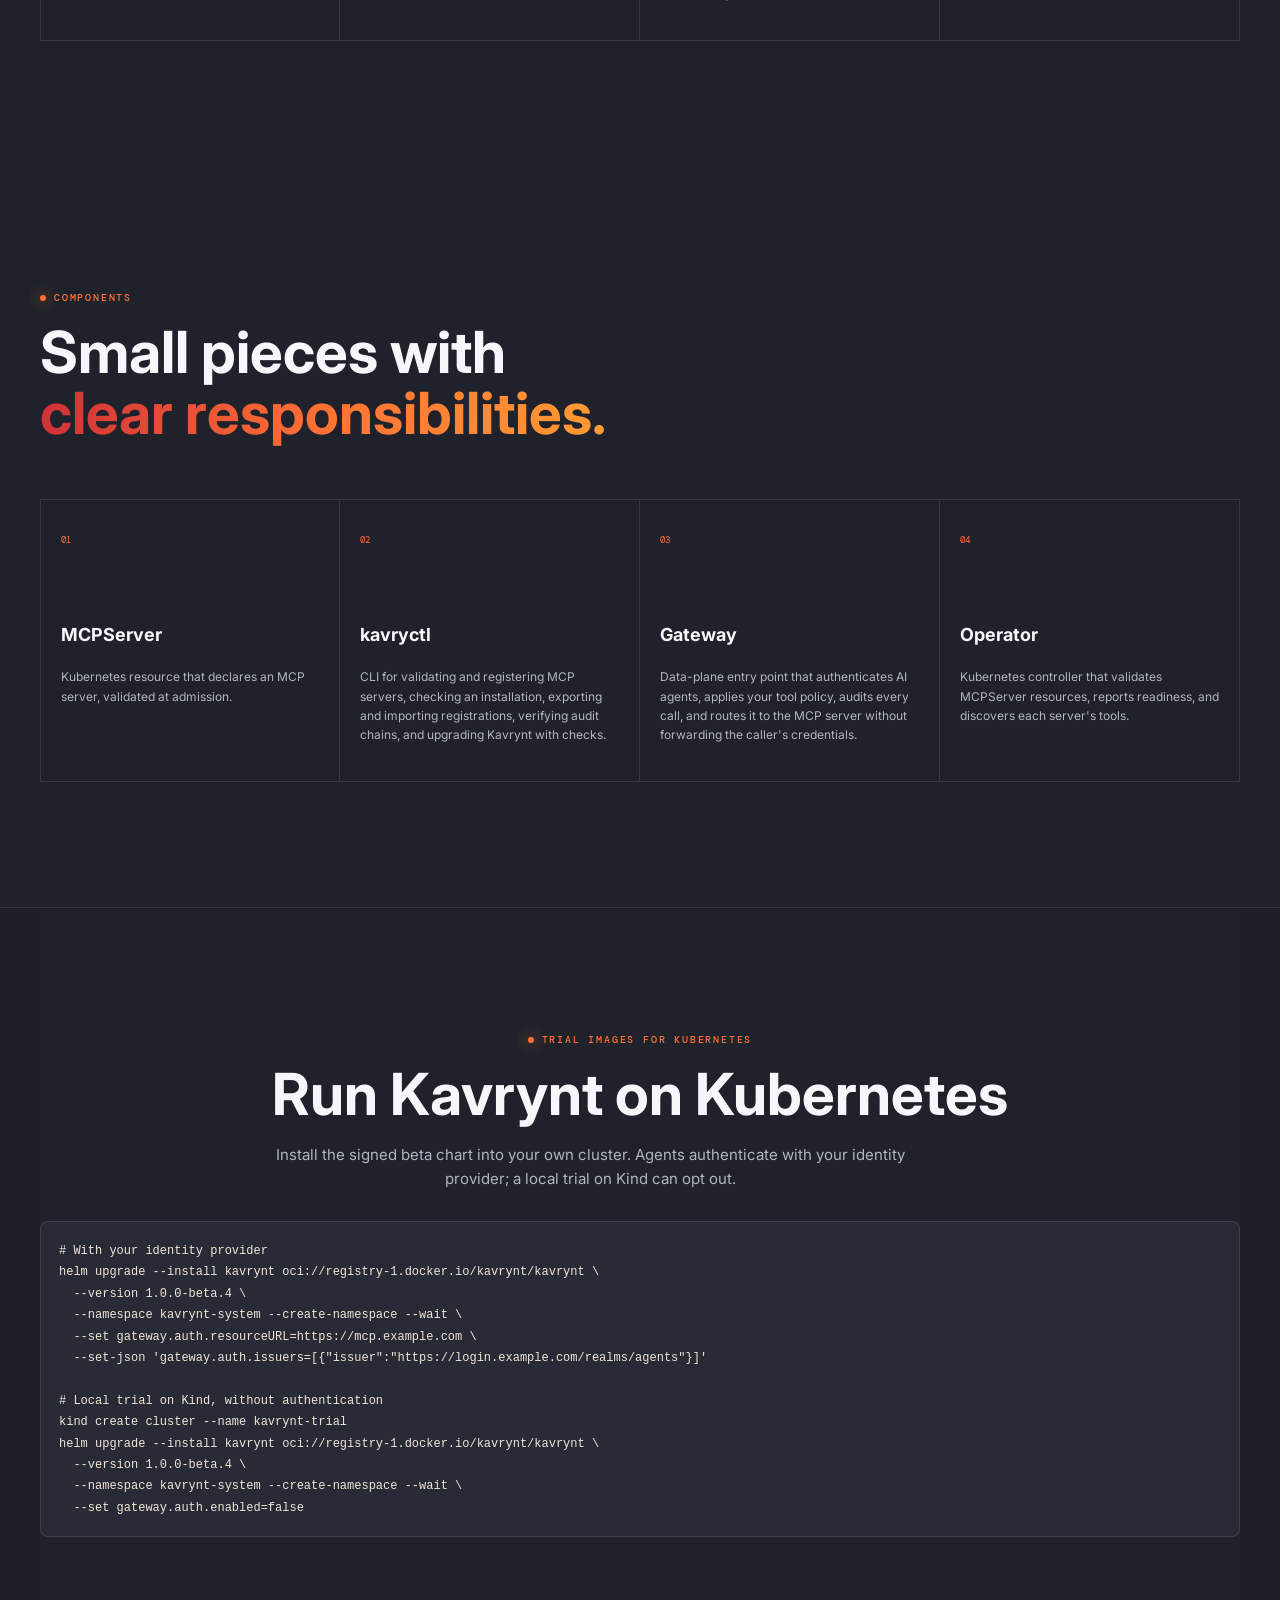
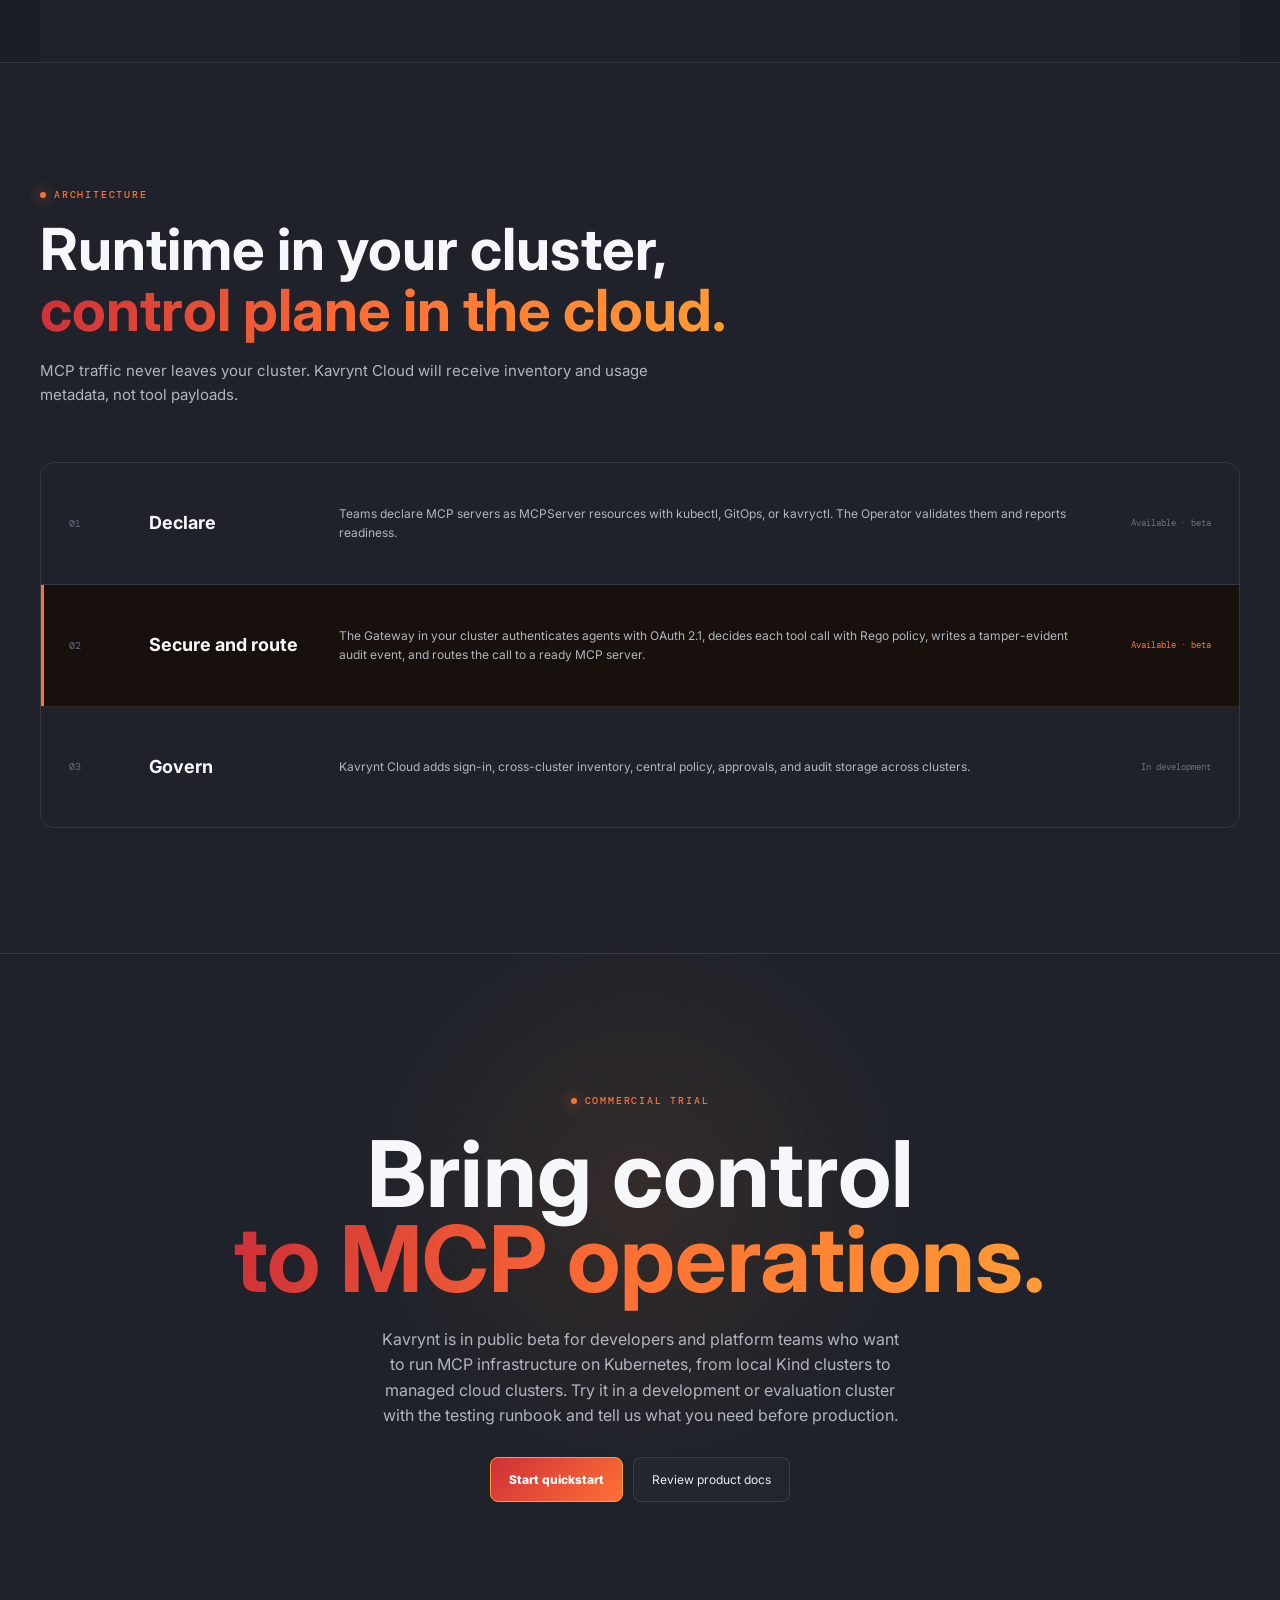
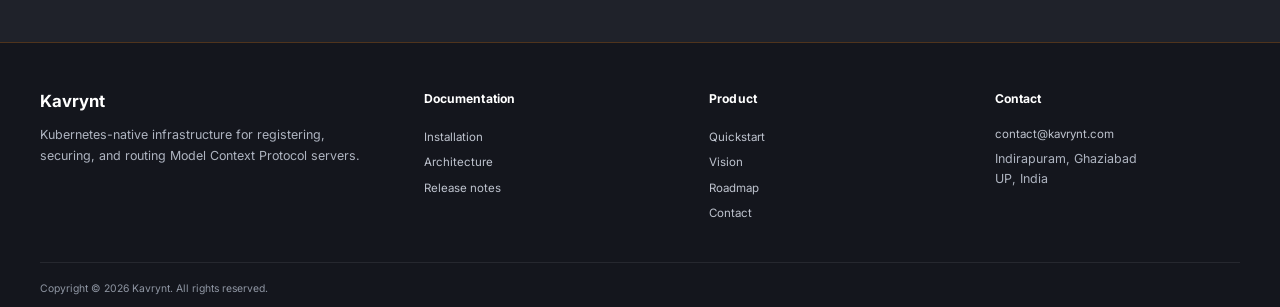
==== commit 14b24e73: "Say what makes Kavrynt different on the homepage A Why Kavrynt section names eight design choices, e" ====
--- a/index.html
+++ b/index.html
@@ -60,6 +60,20 @@
 </div>
 </section>
 
+<section class="section shell" id="why">
+<div class="head reveal"><div class="eyebrow">WHY KAVRYNT</div><h2>A control plane for MCP,<br><em>not just a proxy.</em></h2><p>An MCP gateway gives agents one entry point. Kavrynt also gives platform teams a Kubernetes API for MCP servers, an Operator that knows what each one offers, and the tools to run it day to day. <a href="https://docs.kavrynt.com/why-kavrynt/">Read why Kavrynt</a>.</p></div>
+<div class="cards why">
+<article><b>01</b><h3>Kubernetes is the source of truth</h3><p>MCP servers are MCPServer resources, validated at admission and applied with kubectl, GitOps, or kavryctl. The Operator reports readiness and lists each server's tools, so kubectl get mcpservers is your inventory.</p></article>
+<article><b>02</b><h3>Caller tokens stay at the Gateway</h3><p>Agents' credentials never reach MCP servers. A server gets its own credential, pinned to its endpoint, or the caller's token exchanged for its own audience (RFC 8693).</p></article>
+<article><b>03</b><h3>One token, one server</h3><p>Every route has its own OAuth audience and Protected Resource Metadata, so a token for one MCP server is refused by the others. A shared Gateway audience is opt-in, for routes you list.</p></article>
+<article><b>04</b><h3>Secure by default, fail closed</h3><p>An install fails until you name your identity provider or opt out. Policy denies unless it allows, and errors deny. With audit on, no call is served without its record.</p></article>
+<article><b>05</b><h3>Decisions on every tool</h3><p>Rego policy in the Gateway decides each tool call from the verified caller, the tool, and its behavior hints, never its arguments. Each agent's tool list shows only what it may call.</p></article>
+<article><b>06</b><h3>Audit you can verify</h3><p>One hash-chained event per MCP request, without arguments, results, or tokens. kavryctl audit verify reports every gap, reordering, or altered event.</p></article>
+<article><b>07</b><h3>Team boundaries in shared clusters</h3><p>A server reaches only its own namespace unless you allow the pair. Cloud metadata, link-local, and loopback addresses are refused, and NetworkPolicies keep traffic on the Gateway.</p></article>
+<article><b>08</b><h3>In your cluster, built for day two</h3><p>MCP traffic never leaves your cluster. Open source under Apache 2.0, with doctor, export and import, checked upgrades, a tested high-availability profile, alerts with runbooks, and a console.</p></article>
+</div>
+</section>
+
 <section class="section shell">
 <div class="head reveal"><div class="eyebrow">COMPONENTS</div><h2>Small pieces with<br><em>clear responsibilities.</em></h2></div>
 <div class="cards">
--- a/assets/css/style.css
+++ b/assets/css/style.css
@@ -36,3 +36,8 @@
 .site-footer__bottom{padding:1rem 0 1.25rem;border-top:1px solid rgba(255,255,255,.08);color:#8f96a3;font-size:.62rem}
 @media(max-width:950px){.nav.open .links{top:64px;background:#1f222a}.hero{grid-template-columns:1fr}.hero-art{min-height:330px}.site-footer__grid{grid-template-columns:repeat(2,1fr)}}
 @media(max-width:600px){.site-footer__grid{grid-template-columns:1fr;gap:1.5rem;padding:2rem 0}.site-footer__bottom{padding-bottom:1rem}}
+.cards.why article:nth-child(4n+1){border-left:1px solid var(--line)}
+.cards.why h3{margin-top:40px}
+#why .head a{color:var(--orange);text-decoration:underline;text-underline-offset:3px}
+@media(max-width:950px){.cards.why article:nth-child(odd){border-left:1px solid var(--line)}}
+@media(max-width:600px){.cards.why article:nth-child(n){border-left:0}}
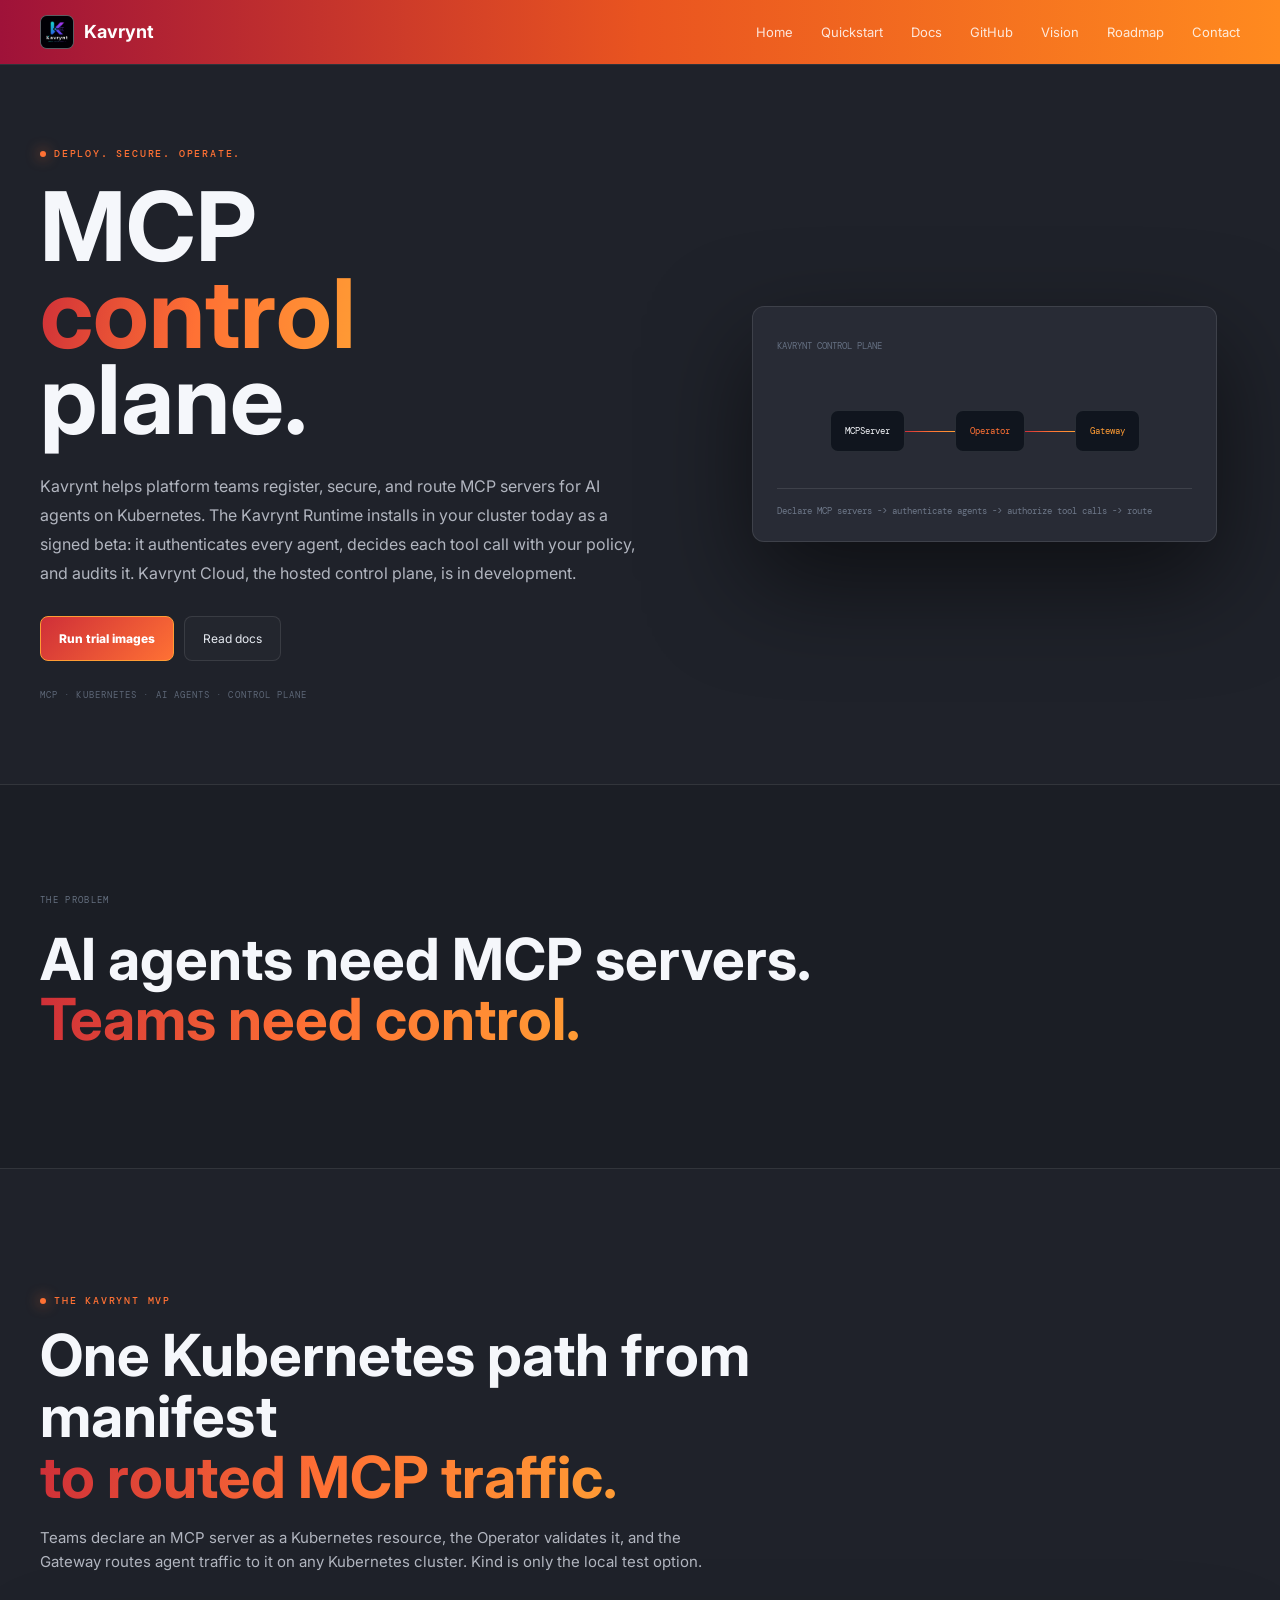
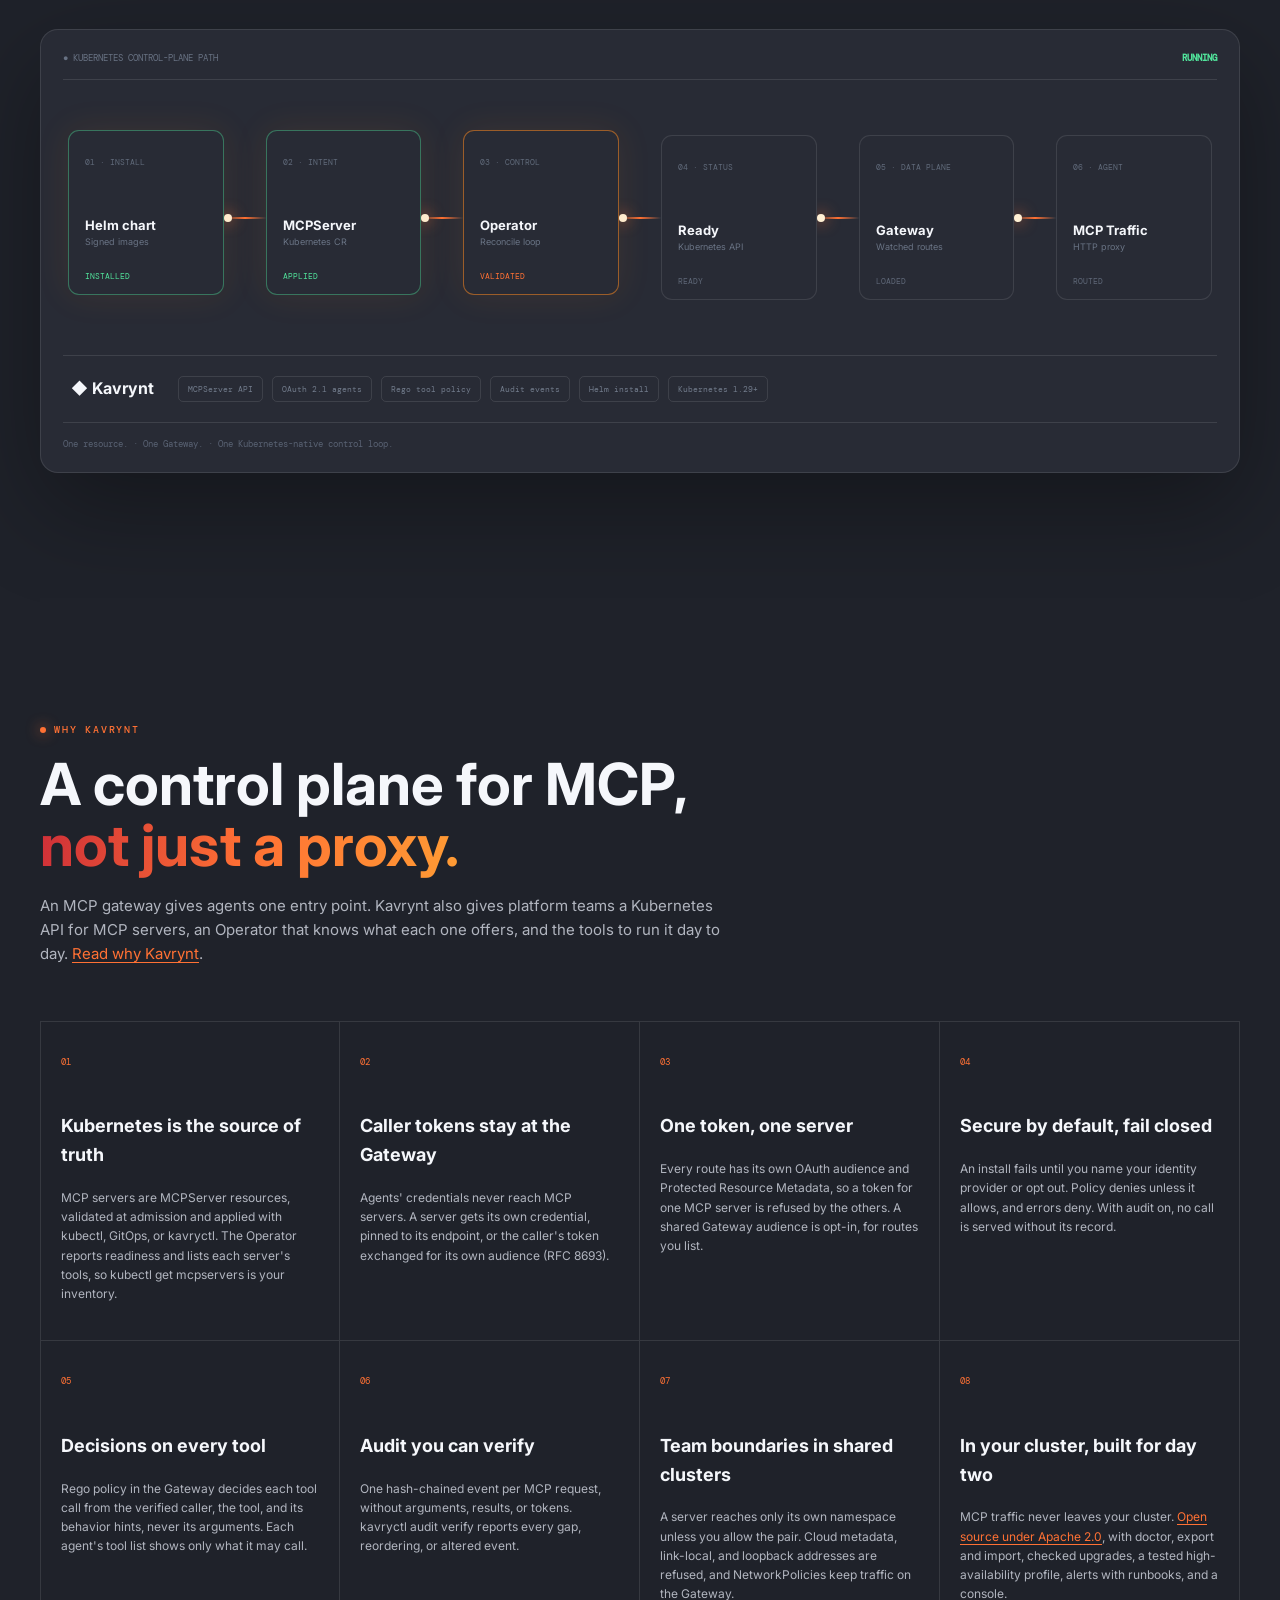
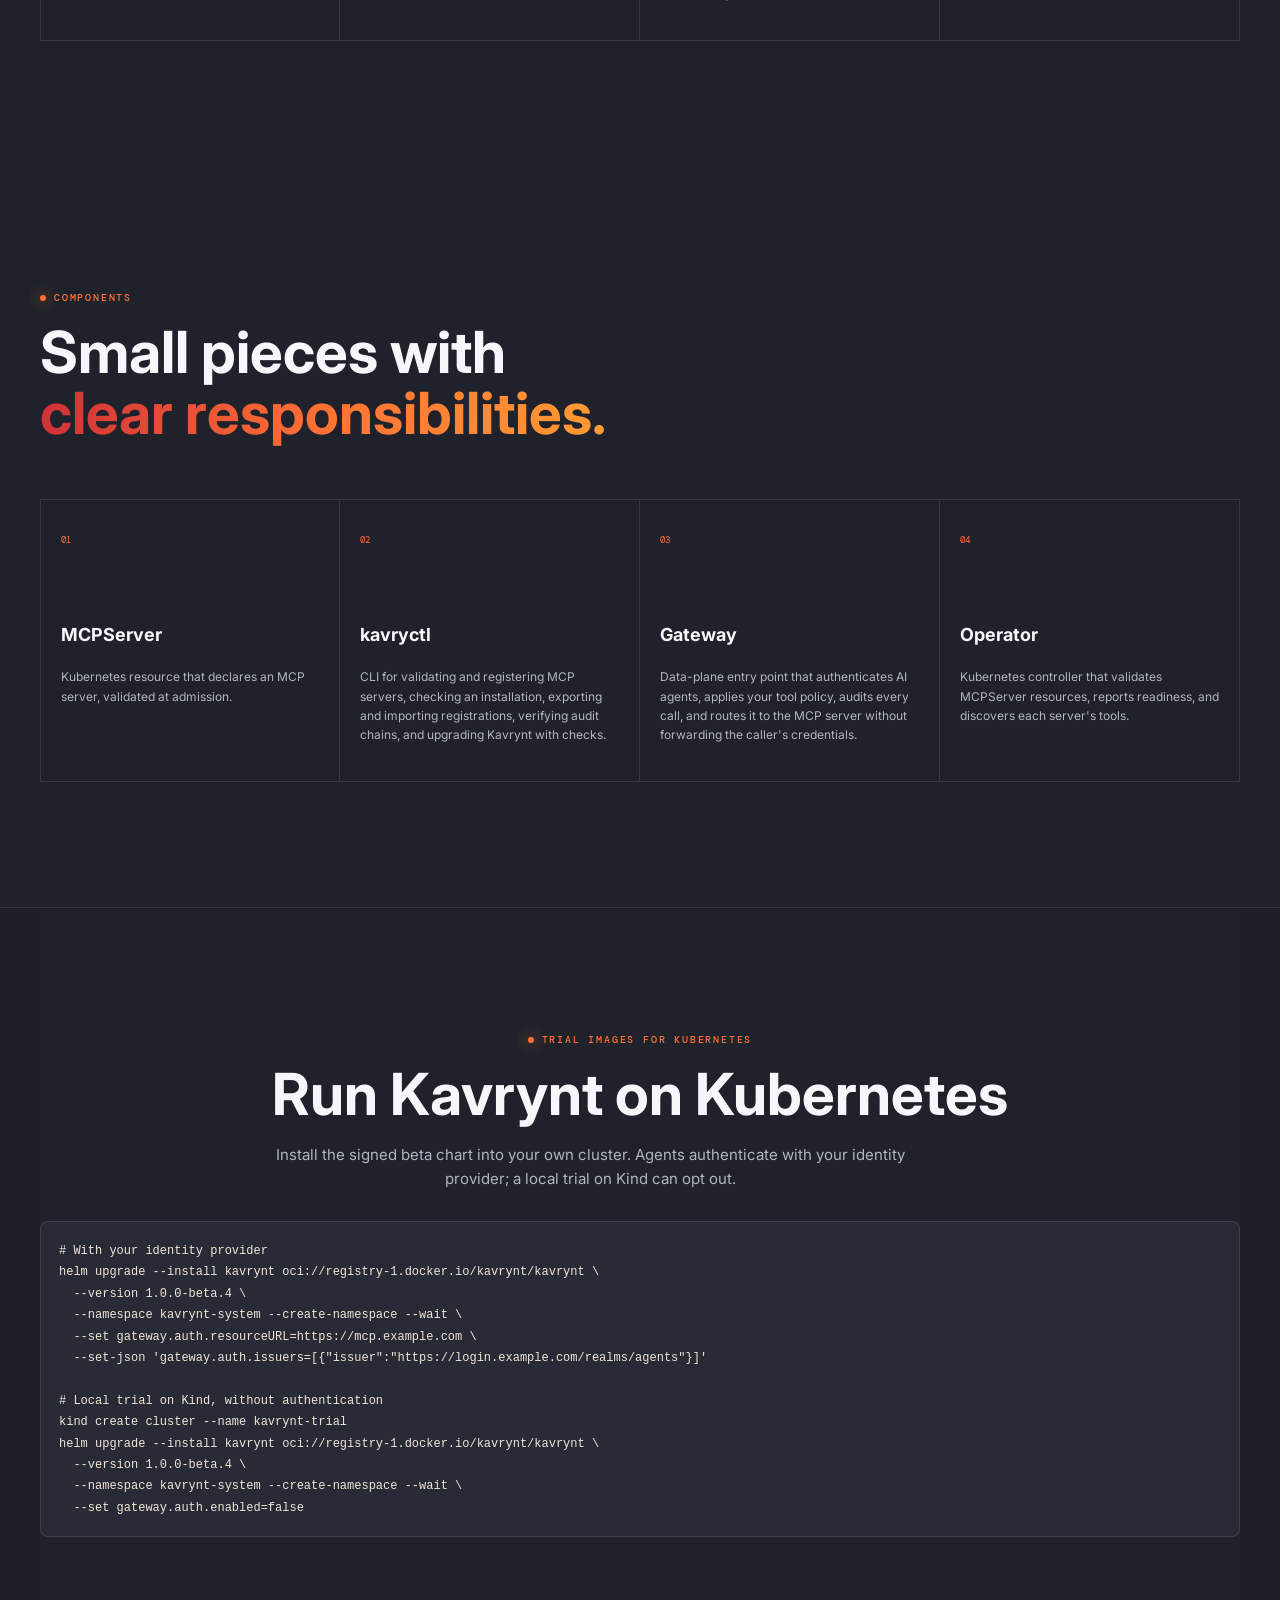
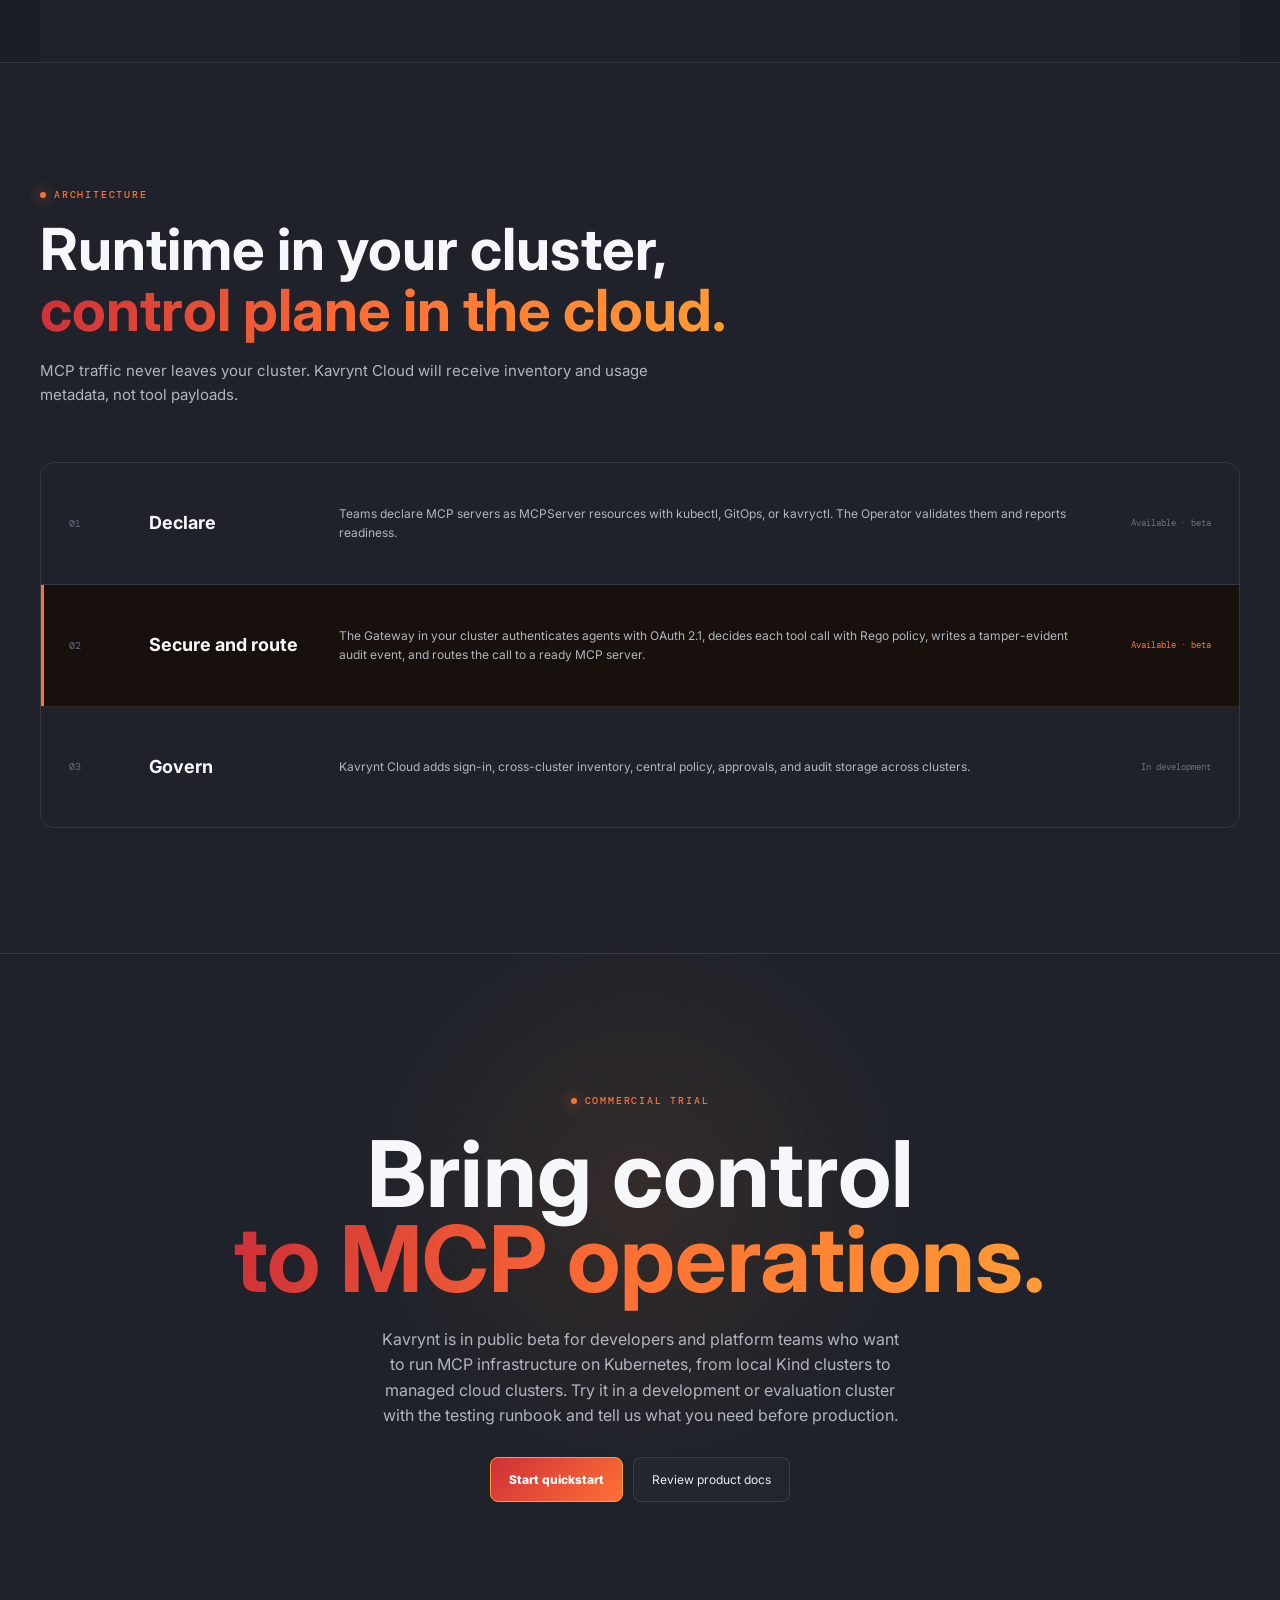
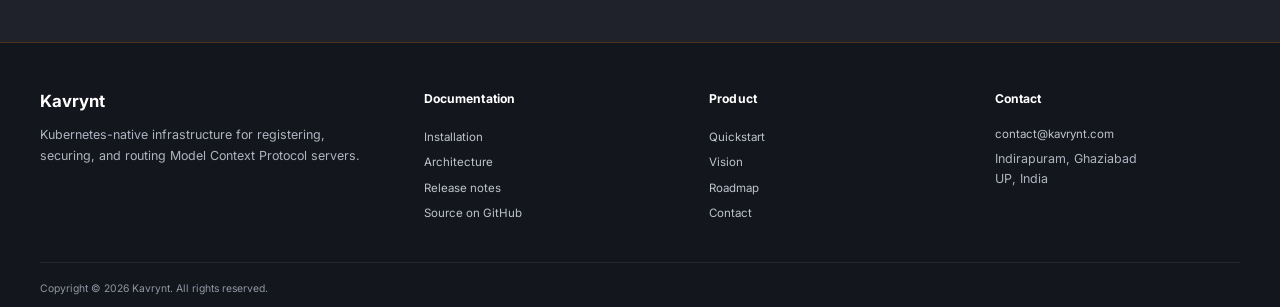
==== commit 89b155ae: "Link the runtime's source on GitHub Every page links github.com/kavrynt/kavrynt in its navigation an" ====
--- a/index.html
+++ b/index.html
@@ -13,7 +13,7 @@
 <header>
 <nav class="nav shell">
 <a class="brand" href="index.html"><span class="logo-mark"><img src="assets/img/kavrynt-logo.png" alt=""></span><b>Kavrynt</b></a>
-<div class="links"><a href="index.html">Home</a><a href="quickstart.html">Quickstart</a><a href="https://docs.kavrynt.com/">Docs</a><a href="vision.html">Vision</a><a href="roadmap.html">Roadmap</a><a href="contact.html">Contact</a></div>
+<div class="links"><a href="index.html">Home</a><a href="quickstart.html">Quickstart</a><a href="https://docs.kavrynt.com/">Docs</a><a href="https://github.com/kavrynt/kavrynt">GitHub</a><a href="vision.html">Vision</a><a href="roadmap.html">Roadmap</a><a href="contact.html">Contact</a></div>
 <button class="menu" aria-label="Open menu">&#9776;</button>
 </nav>
 </header>
@@ -70,7 +70,7 @@
 <article><b>05</b><h3>Decisions on every tool</h3><p>Rego policy in the Gateway decides each tool call from the verified caller, the tool, and its behavior hints, never its arguments. Each agent's tool list shows only what it may call.</p></article>
 <article><b>06</b><h3>Audit you can verify</h3><p>One hash-chained event per MCP request, without arguments, results, or tokens. kavryctl audit verify reports every gap, reordering, or altered event.</p></article>
 <article><b>07</b><h3>Team boundaries in shared clusters</h3><p>A server reaches only its own namespace unless you allow the pair. Cloud metadata, link-local, and loopback addresses are refused, and NetworkPolicies keep traffic on the Gateway.</p></article>
-<article><b>08</b><h3>In your cluster, built for day two</h3><p>MCP traffic never leaves your cluster. Open source under Apache 2.0, with doctor, export and import, checked upgrades, a tested high-availability profile, alerts with runbooks, and a console.</p></article>
+<article><b>08</b><h3>In your cluster, built for day two</h3><p>MCP traffic never leaves your cluster. <a href="https://github.com/kavrynt/kavrynt">Open source under Apache 2.0</a>, with doctor, export and import, checked upgrades, a tested high-availability profile, alerts with runbooks, and a console.</p></article>
 </div>
 </section>
 
@@ -113,7 +113,7 @@
 <section class="cta"><div class="shell center"><div class="eyebrow">COMMERCIAL TRIAL</div><h2>Bring control<br><em>to MCP operations.</em></h2><p>Kavrynt is in public beta for developers and platform teams who want to run MCP infrastructure on Kubernetes, from local Kind clusters to managed cloud clusters. Try it in a development or evaluation cluster with the <a href="https://docs.kavrynt.com/testing/">testing runbook</a> and tell us what you need before production.</p><div class="actions center"><a class="btn primary" href="quickstart.html">Start quickstart</a><a class="btn" href="https://docs.kavrynt.com/">Review product docs</a></div></div></section>
 </main>
 
-<footer class="site-footer"><div class="shell site-footer__grid"><section><h2>Kavrynt</h2><p>Kubernetes-native infrastructure for registering, securing, and routing Model Context Protocol servers.</p></section><nav aria-label="Documentation"><h3>Documentation</h3><a href="https://docs.kavrynt.com/installation/">Installation</a><a href="https://docs.kavrynt.com/architecture/">Architecture</a><a href="https://docs.kavrynt.com/release-notes/">Release notes</a></nav><nav aria-label="Product"><h3>Product</h3><a href="quickstart.html">Quickstart</a><a href="vision.html">Vision</a><a href="roadmap.html">Roadmap</a><a href="contact.html">Contact</a></nav><section class="site-footer__contact" aria-label="Contact"><h3>Contact</h3><a href="mailto:contact@kavrynt.com">contact@kavrynt.com</a><address>Indirapuram, Ghaziabad<br>UP, India</address></section></div><div class="shell site-footer__bottom">Copyright &copy; 2026 Kavrynt. All rights reserved.</div></footer>
+<footer class="site-footer"><div class="shell site-footer__grid"><section><h2>Kavrynt</h2><p>Kubernetes-native infrastructure for registering, securing, and routing Model Context Protocol servers.</p></section><nav aria-label="Documentation"><h3>Documentation</h3><a href="https://docs.kavrynt.com/installation/">Installation</a><a href="https://docs.kavrynt.com/architecture/">Architecture</a><a href="https://docs.kavrynt.com/release-notes/">Release notes</a><a href="https://github.com/kavrynt/kavrynt">Source on GitHub</a></nav><nav aria-label="Product"><h3>Product</h3><a href="quickstart.html">Quickstart</a><a href="vision.html">Vision</a><a href="roadmap.html">Roadmap</a><a href="contact.html">Contact</a></nav><section class="site-footer__contact" aria-label="Contact"><h3>Contact</h3><a href="mailto:contact@kavrynt.com">contact@kavrynt.com</a><address>Indirapuram, Ghaziabad<br>UP, India</address></section></div><div class="shell site-footer__bottom">Copyright &copy; 2026 Kavrynt. All rights reserved.</div></footer>
 <script src="assets/js/main.js"></script>
 </body>
 </html>
--- a/assets/css/style.css
+++ b/assets/css/style.css
@@ -38,6 +38,6 @@
 @media(max-width:600px){.site-footer__grid{grid-template-columns:1fr;gap:1.5rem;padding:2rem 0}.site-footer__bottom{padding-bottom:1rem}}
 .cards.why article:nth-child(4n+1){border-left:1px solid var(--line)}
 .cards.why h3{margin-top:40px}
-#why .head a{color:var(--orange);text-decoration:underline;text-underline-offset:3px}
+#why .head a,.cards.why p a{color:var(--orange);text-decoration:underline;text-underline-offset:3px}
 @media(max-width:950px){.cards.why article:nth-child(odd){border-left:1px solid var(--line)}}
 @media(max-width:600px){.cards.why article:nth-child(n){border-left:0}}
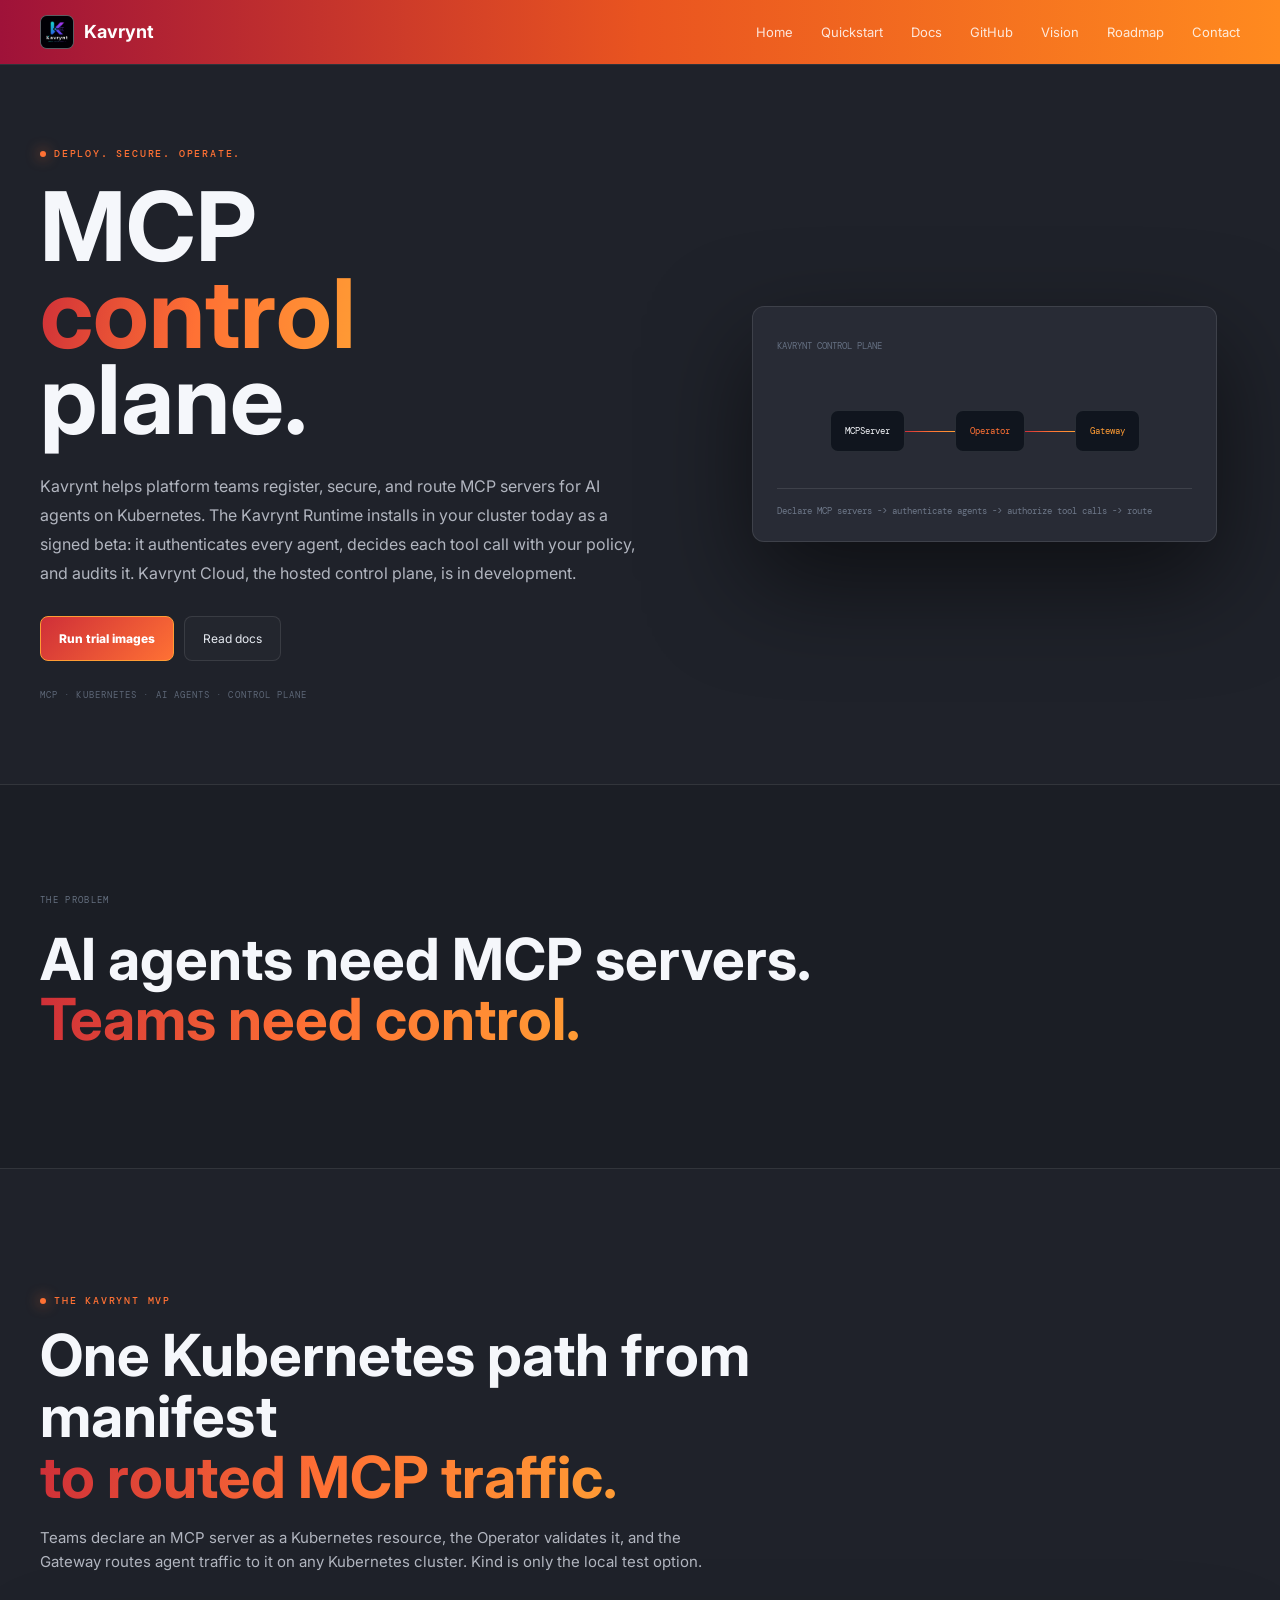
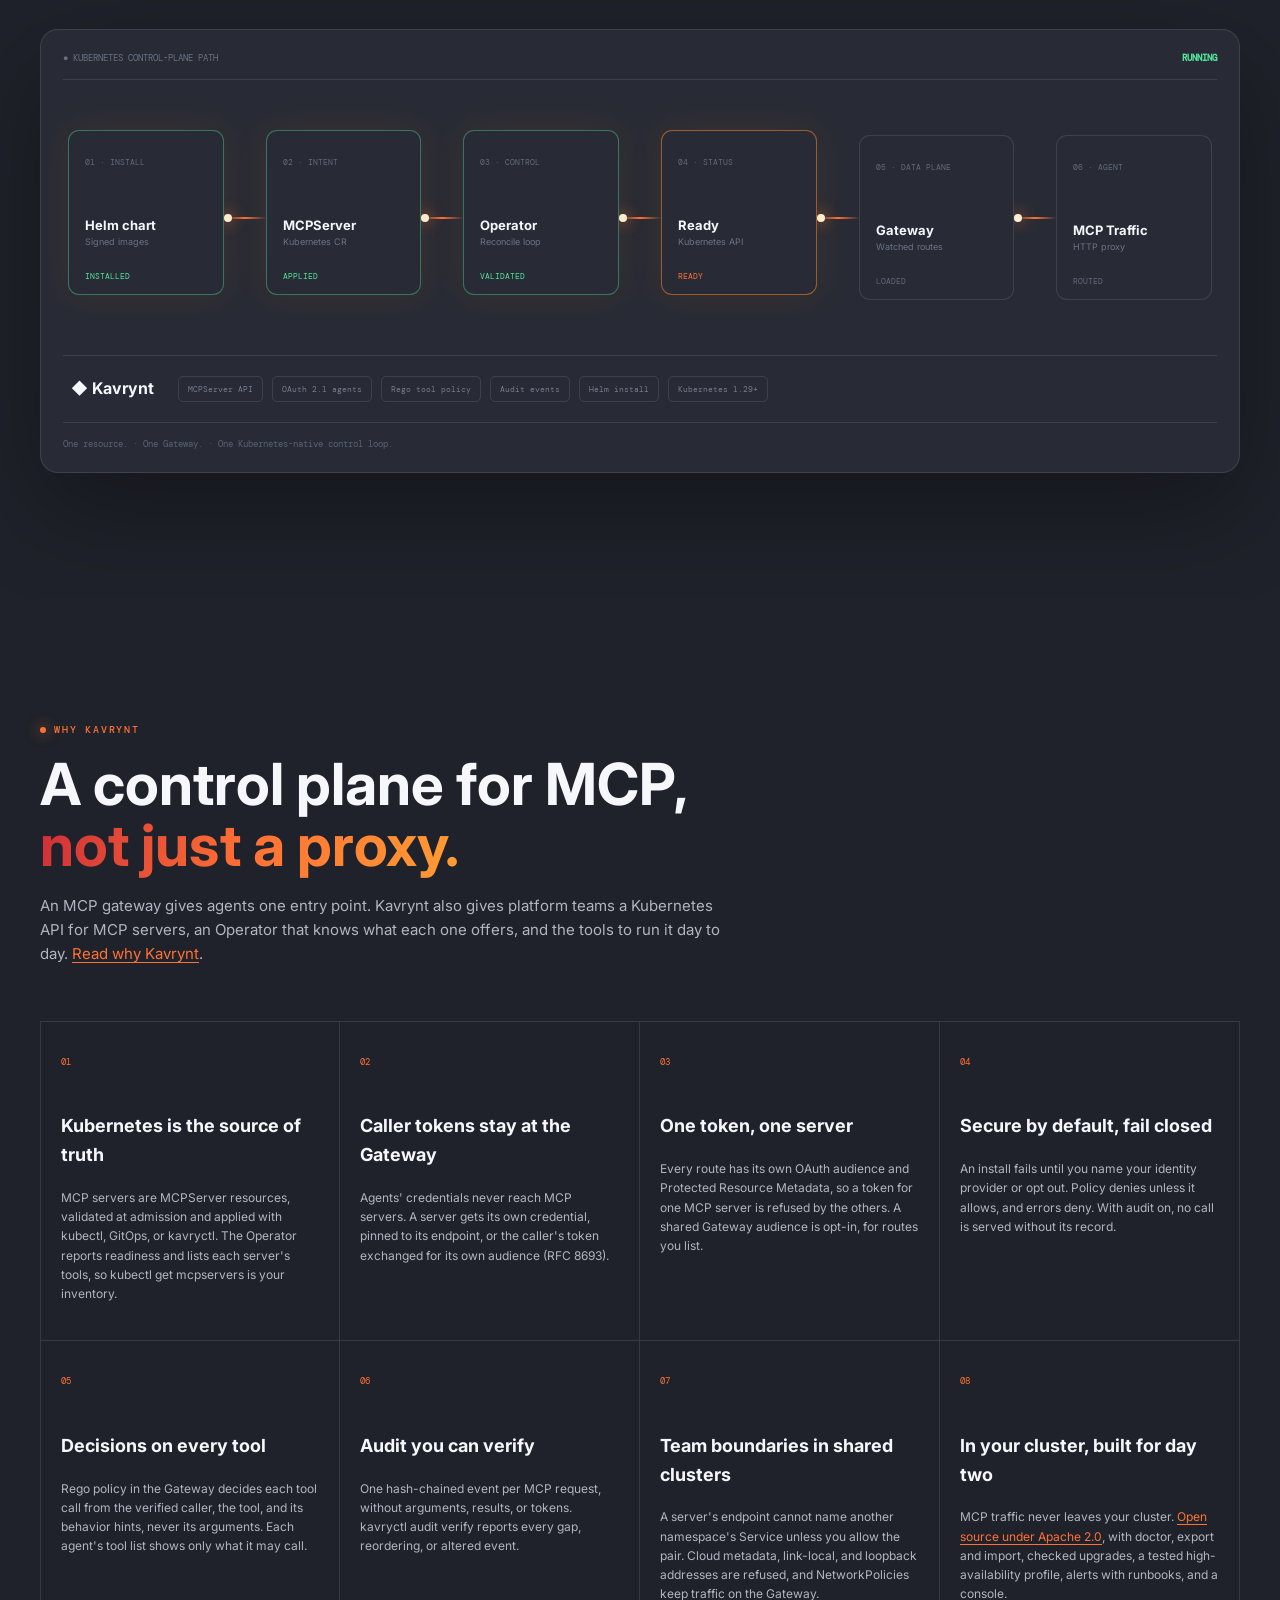
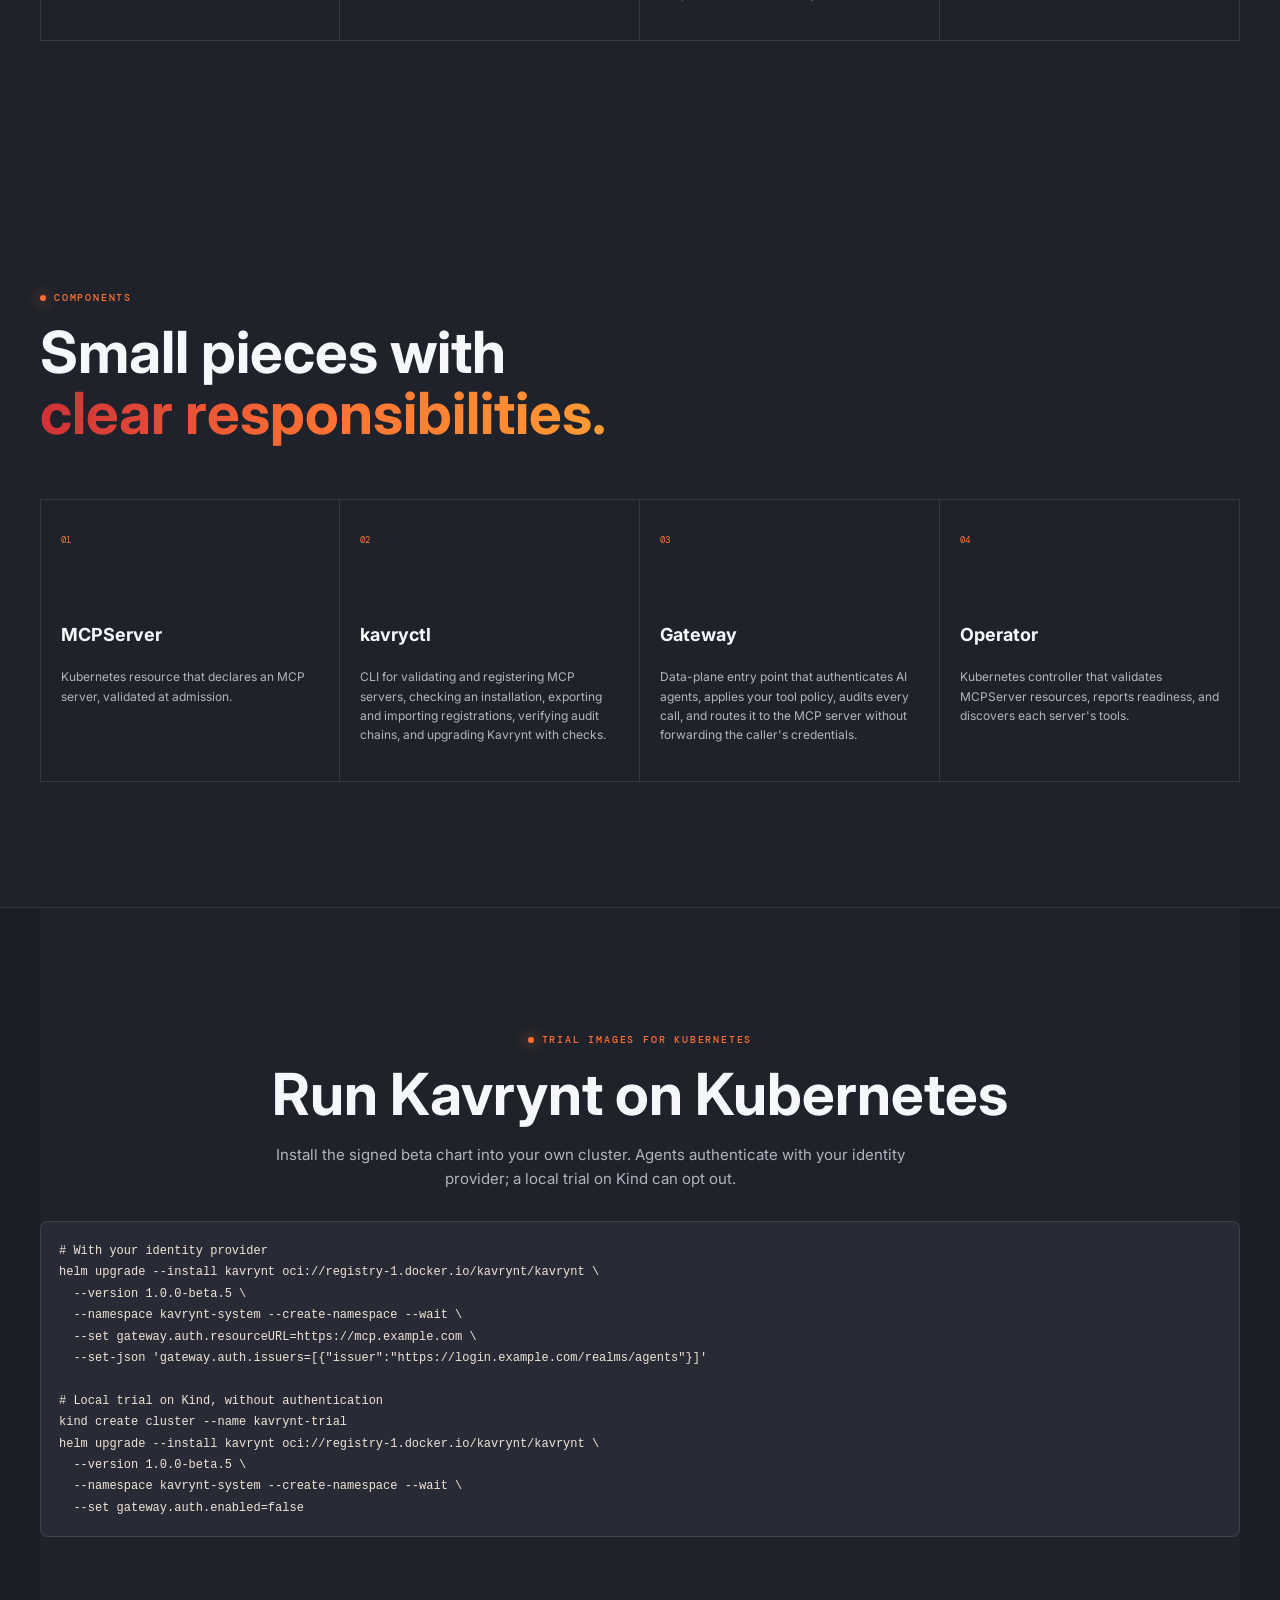
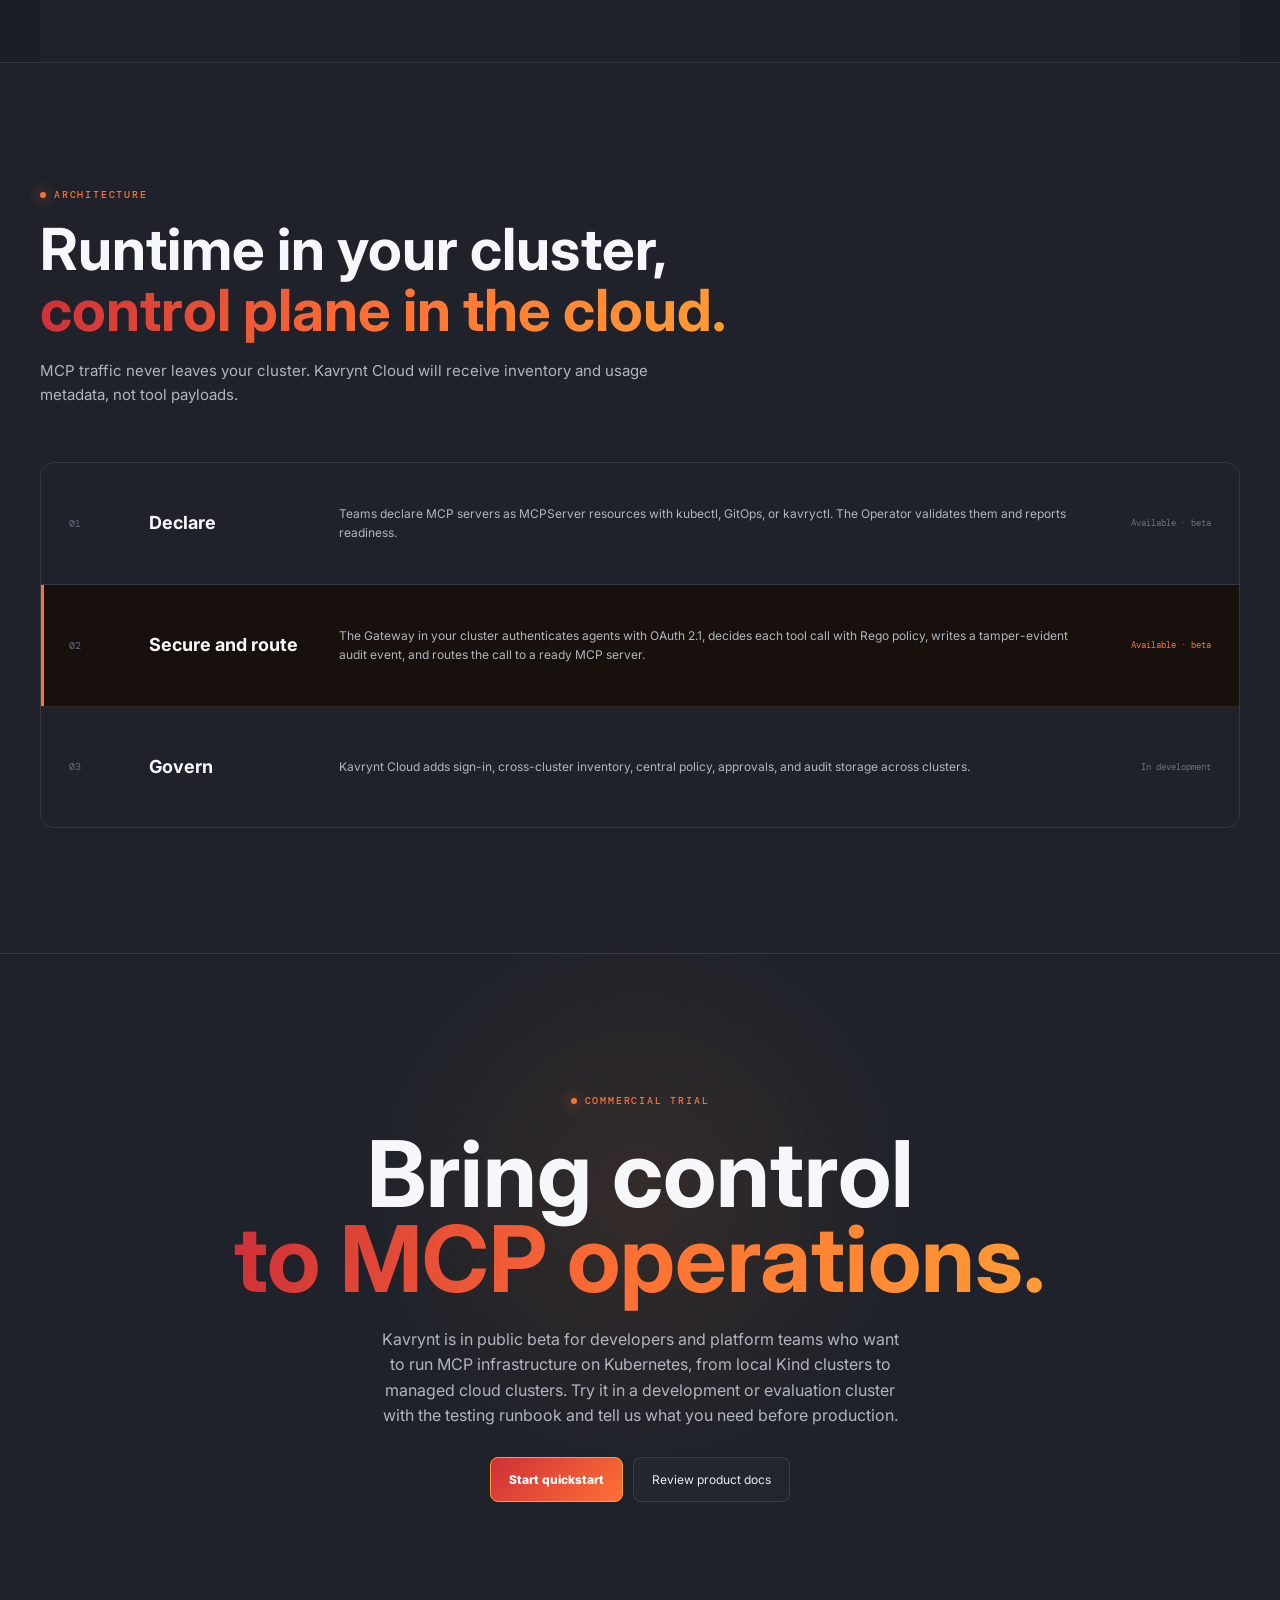
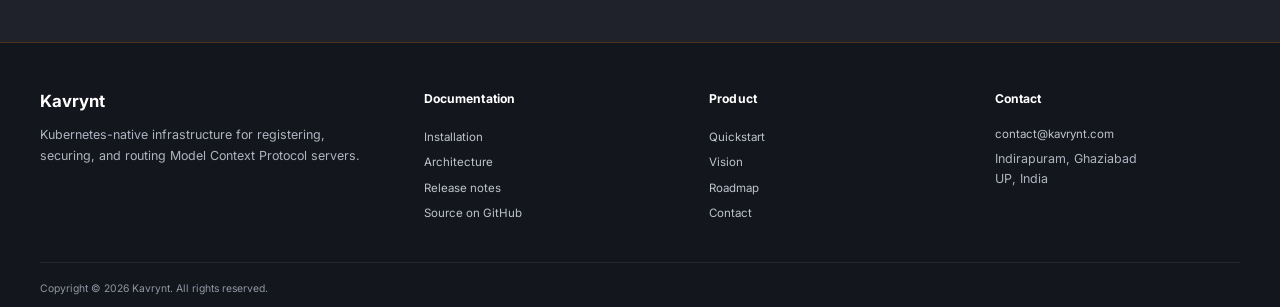
==== commit 829f3abf: "Point the website at runtime 1.0.0-beta.5 The install commands and the quickstart name 1.0.0-beta.5." ====
--- a/index.html
+++ b/index.html
@@ -69,7 +69,7 @@
 <article><b>04</b><h3>Secure by default, fail closed</h3><p>An install fails until you name your identity provider or opt out. Policy denies unless it allows, and errors deny. With audit on, no call is served without its record.</p></article>
 <article><b>05</b><h3>Decisions on every tool</h3><p>Rego policy in the Gateway decides each tool call from the verified caller, the tool, and its behavior hints, never its arguments. Each agent's tool list shows only what it may call.</p></article>
 <article><b>06</b><h3>Audit you can verify</h3><p>One hash-chained event per MCP request, without arguments, results, or tokens. kavryctl audit verify reports every gap, reordering, or altered event.</p></article>
-<article><b>07</b><h3>Team boundaries in shared clusters</h3><p>A server reaches only its own namespace unless you allow the pair. Cloud metadata, link-local, and loopback addresses are refused, and NetworkPolicies keep traffic on the Gateway.</p></article>
+<article><b>07</b><h3>Team boundaries in shared clusters</h3><p>A server's endpoint cannot name another namespace's Service unless you allow the pair. Cloud metadata, link-local, and loopback addresses are refused, and NetworkPolicies keep traffic on the Gateway.</p></article>
 <article><b>08</b><h3>In your cluster, built for day two</h3><p>MCP traffic never leaves your cluster. <a href="https://github.com/kavrynt/kavrynt">Open source under Apache 2.0</a>, with doctor, export and import, checked upgrades, a tested high-availability profile, alerts with runbooks, and a console.</p></article>
 </div>
 </section>
@@ -88,7 +88,7 @@
 <div class="head center reveal"><div class="eyebrow">TRIAL IMAGES FOR KUBERNETES</div><h2>Run Kavrynt on Kubernetes</h2><p>Install the signed beta chart into your own cluster. Agents authenticate with your identity provider; a local trial on Kind can opt out.</p></div>
 <div class="code-panel reveal"><pre><code># With your identity provider
 helm upgrade --install kavrynt oci://registry-1.docker.io/kavrynt/kavrynt \
-  --version 1.0.0-beta.4 \
+  --version 1.0.0-beta.5 \
   --namespace kavrynt-system --create-namespace --wait \
   --set gateway.auth.resourceURL=https://mcp.example.com \
   --set-json 'gateway.auth.issuers=[{"issuer":"https://login.example.com/realms/agents"}]'
@@ -96,7 +96,7 @@
 # Local trial on Kind, without authentication
 kind create cluster --name kavrynt-trial
 helm upgrade --install kavrynt oci://registry-1.docker.io/kavrynt/kavrynt \
-  --version 1.0.0-beta.4 \
+  --version 1.0.0-beta.5 \
   --namespace kavrynt-system --create-namespace --wait \
   --set gateway.auth.enabled=false</code></pre></div>
 </div></section>
